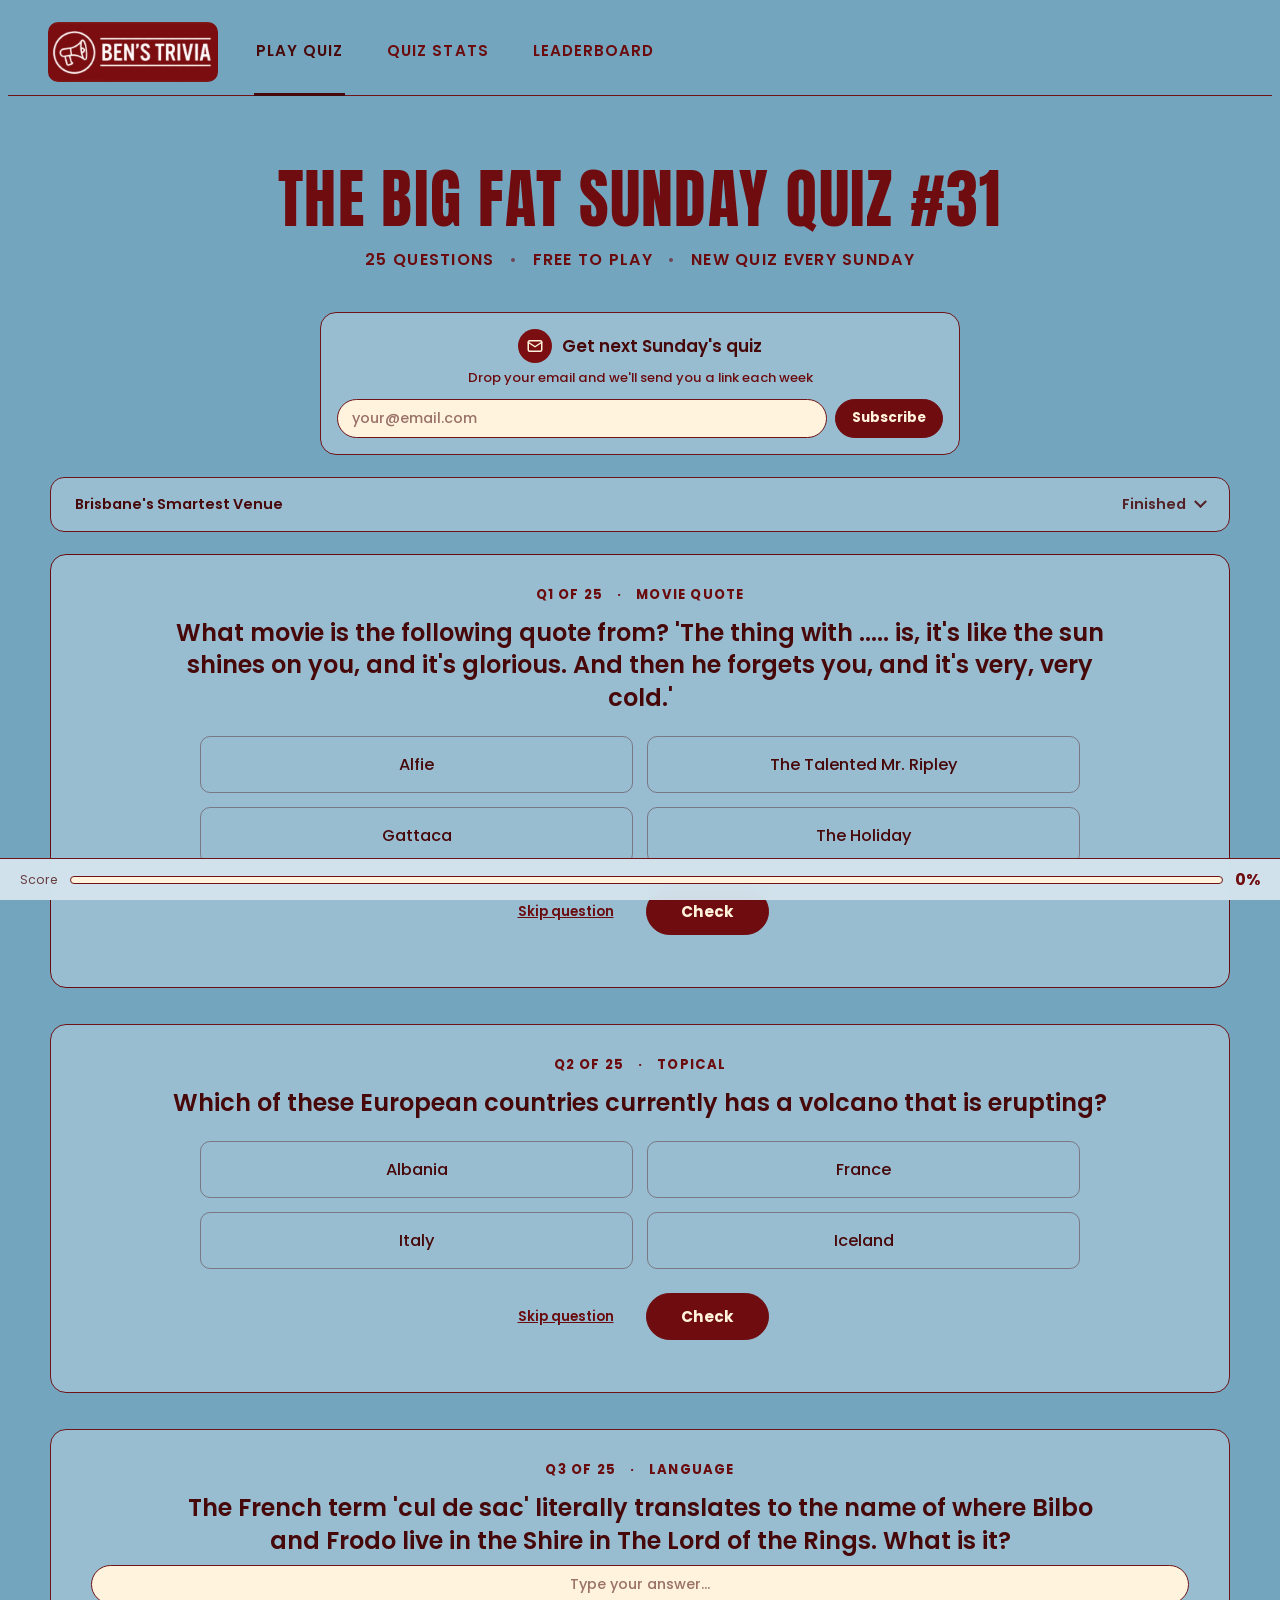
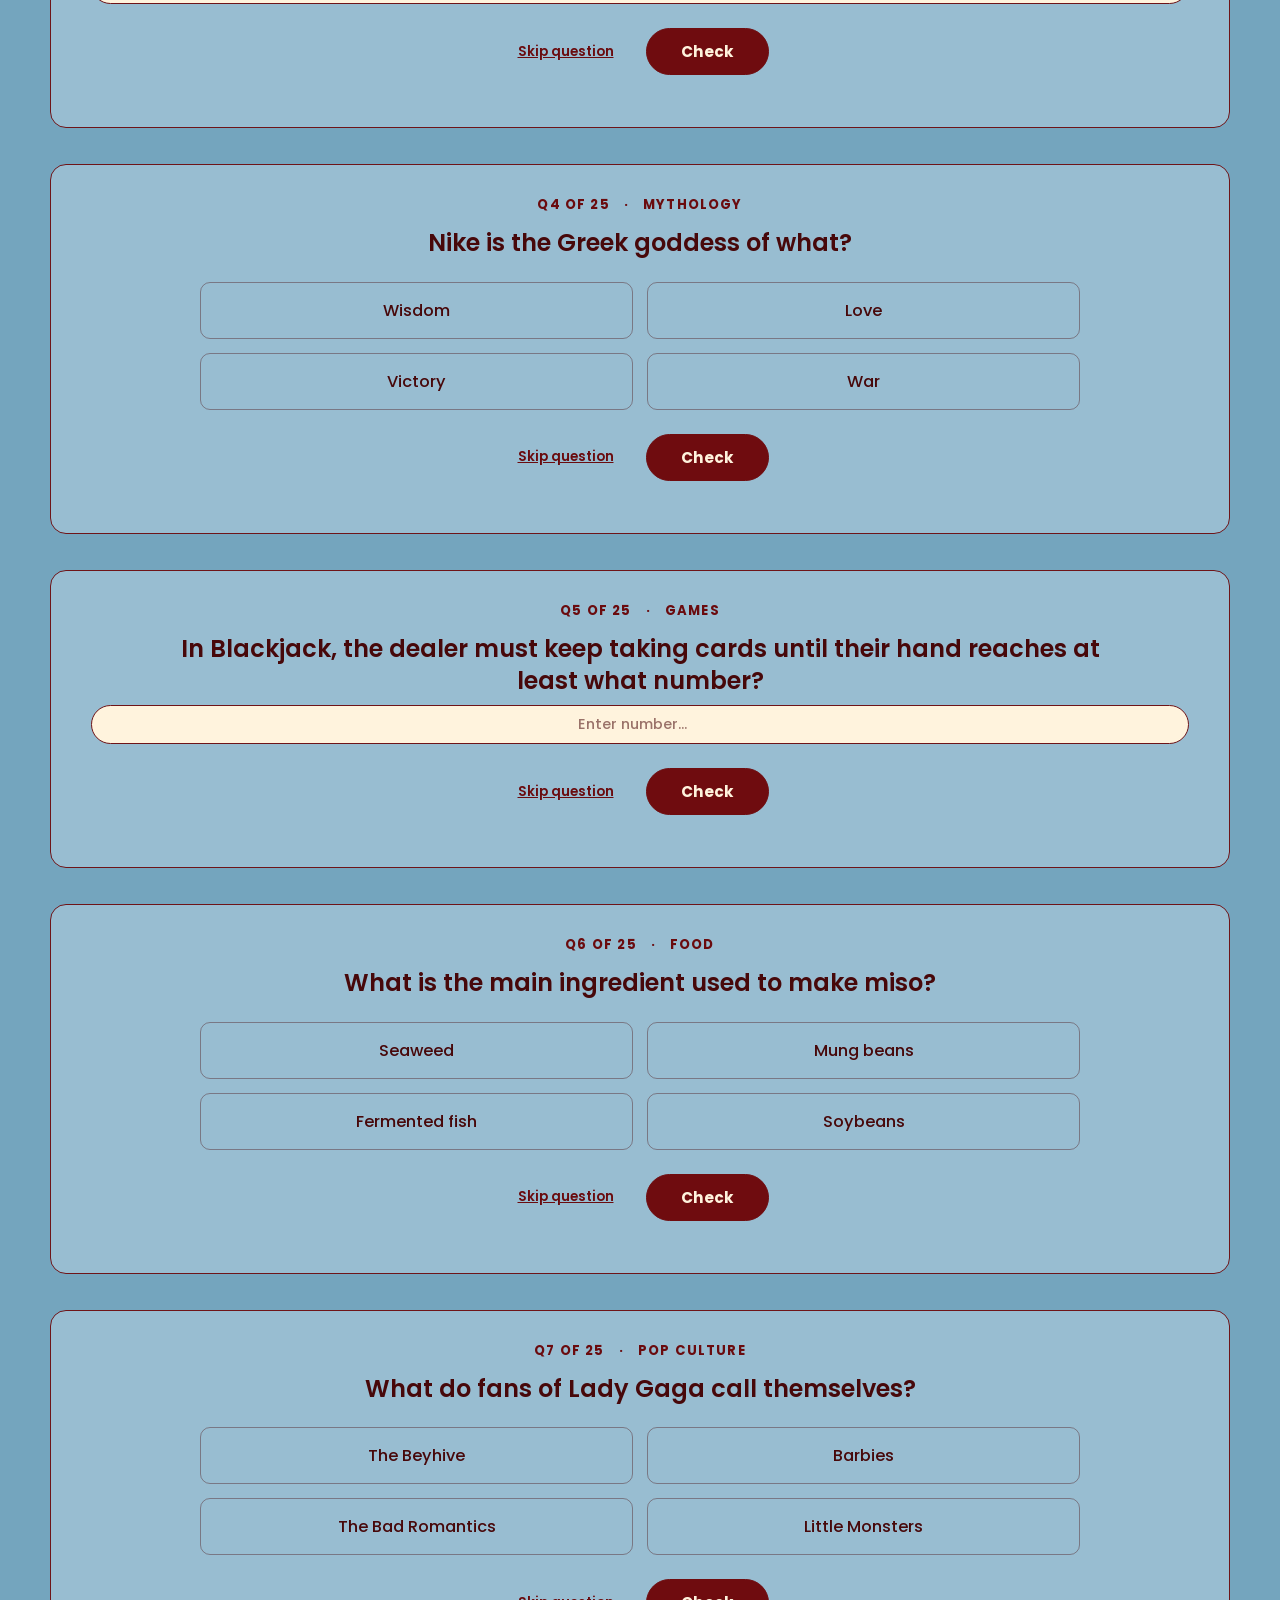
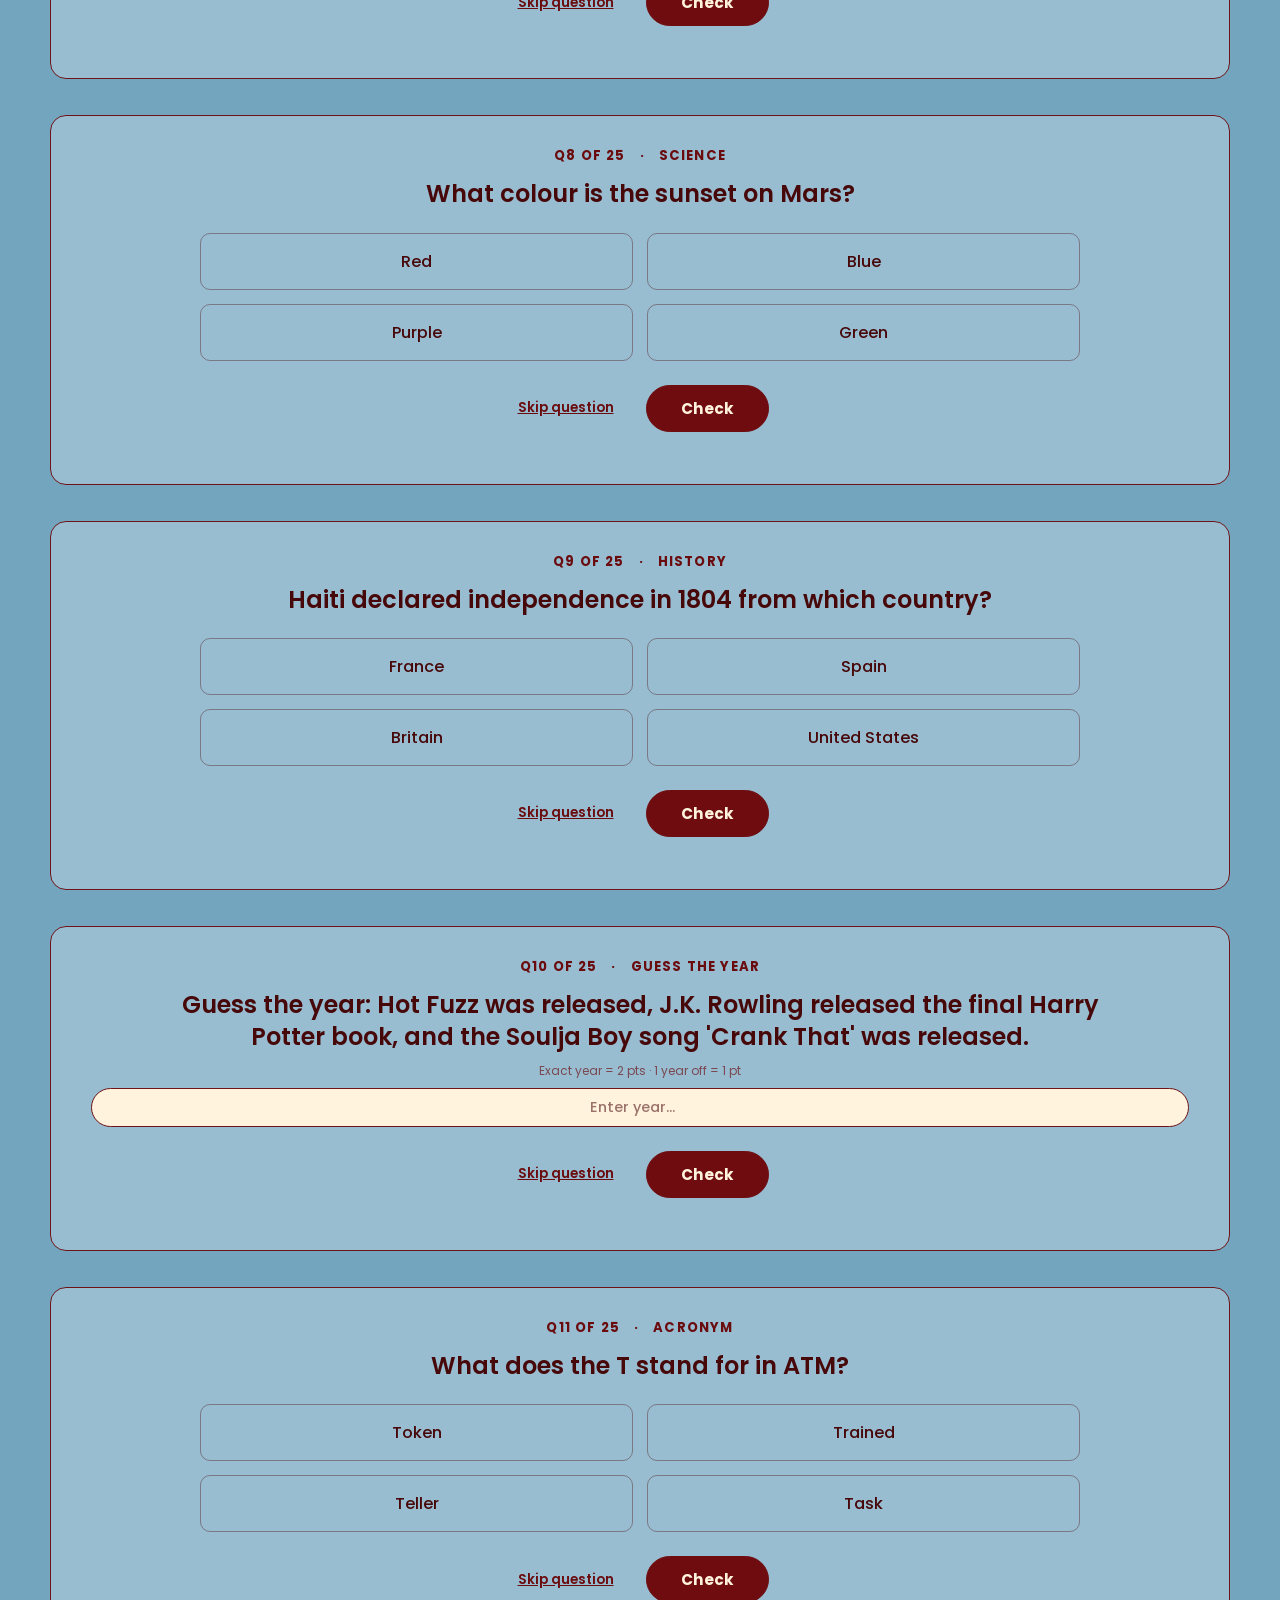
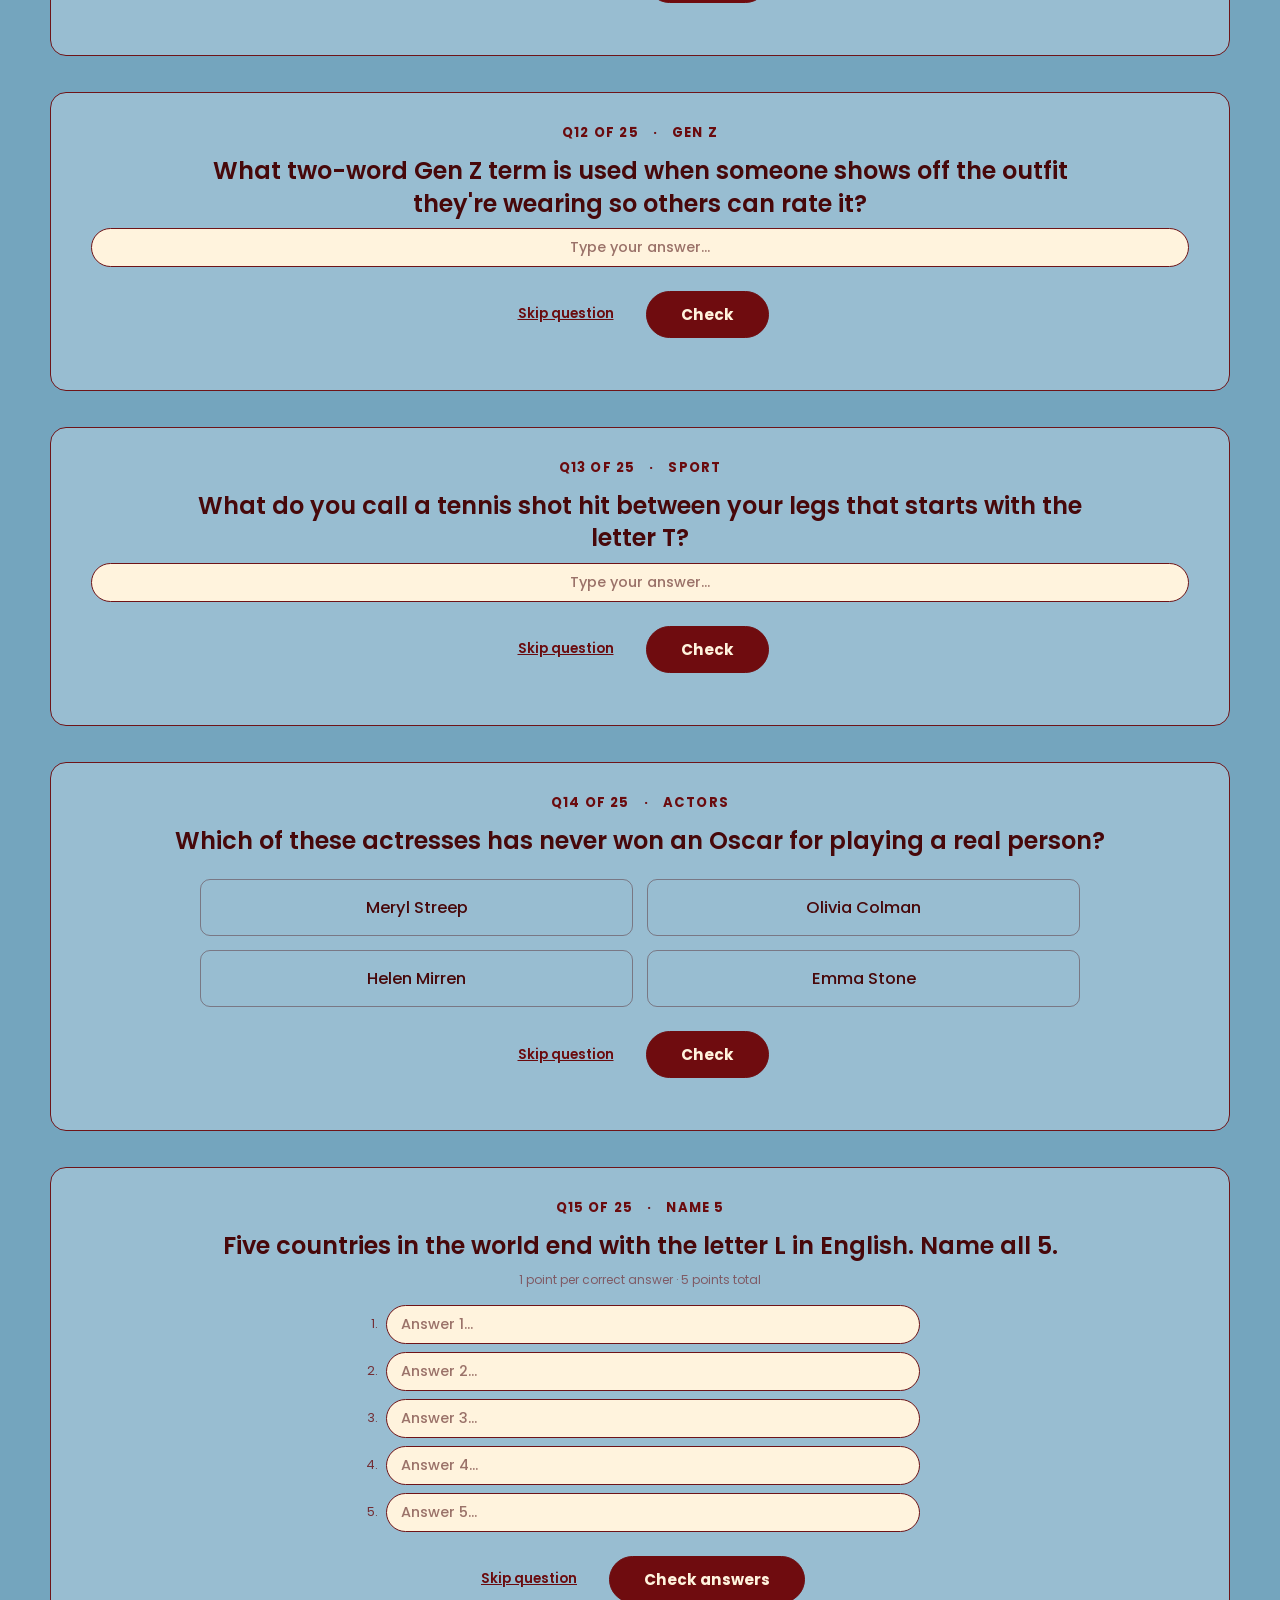
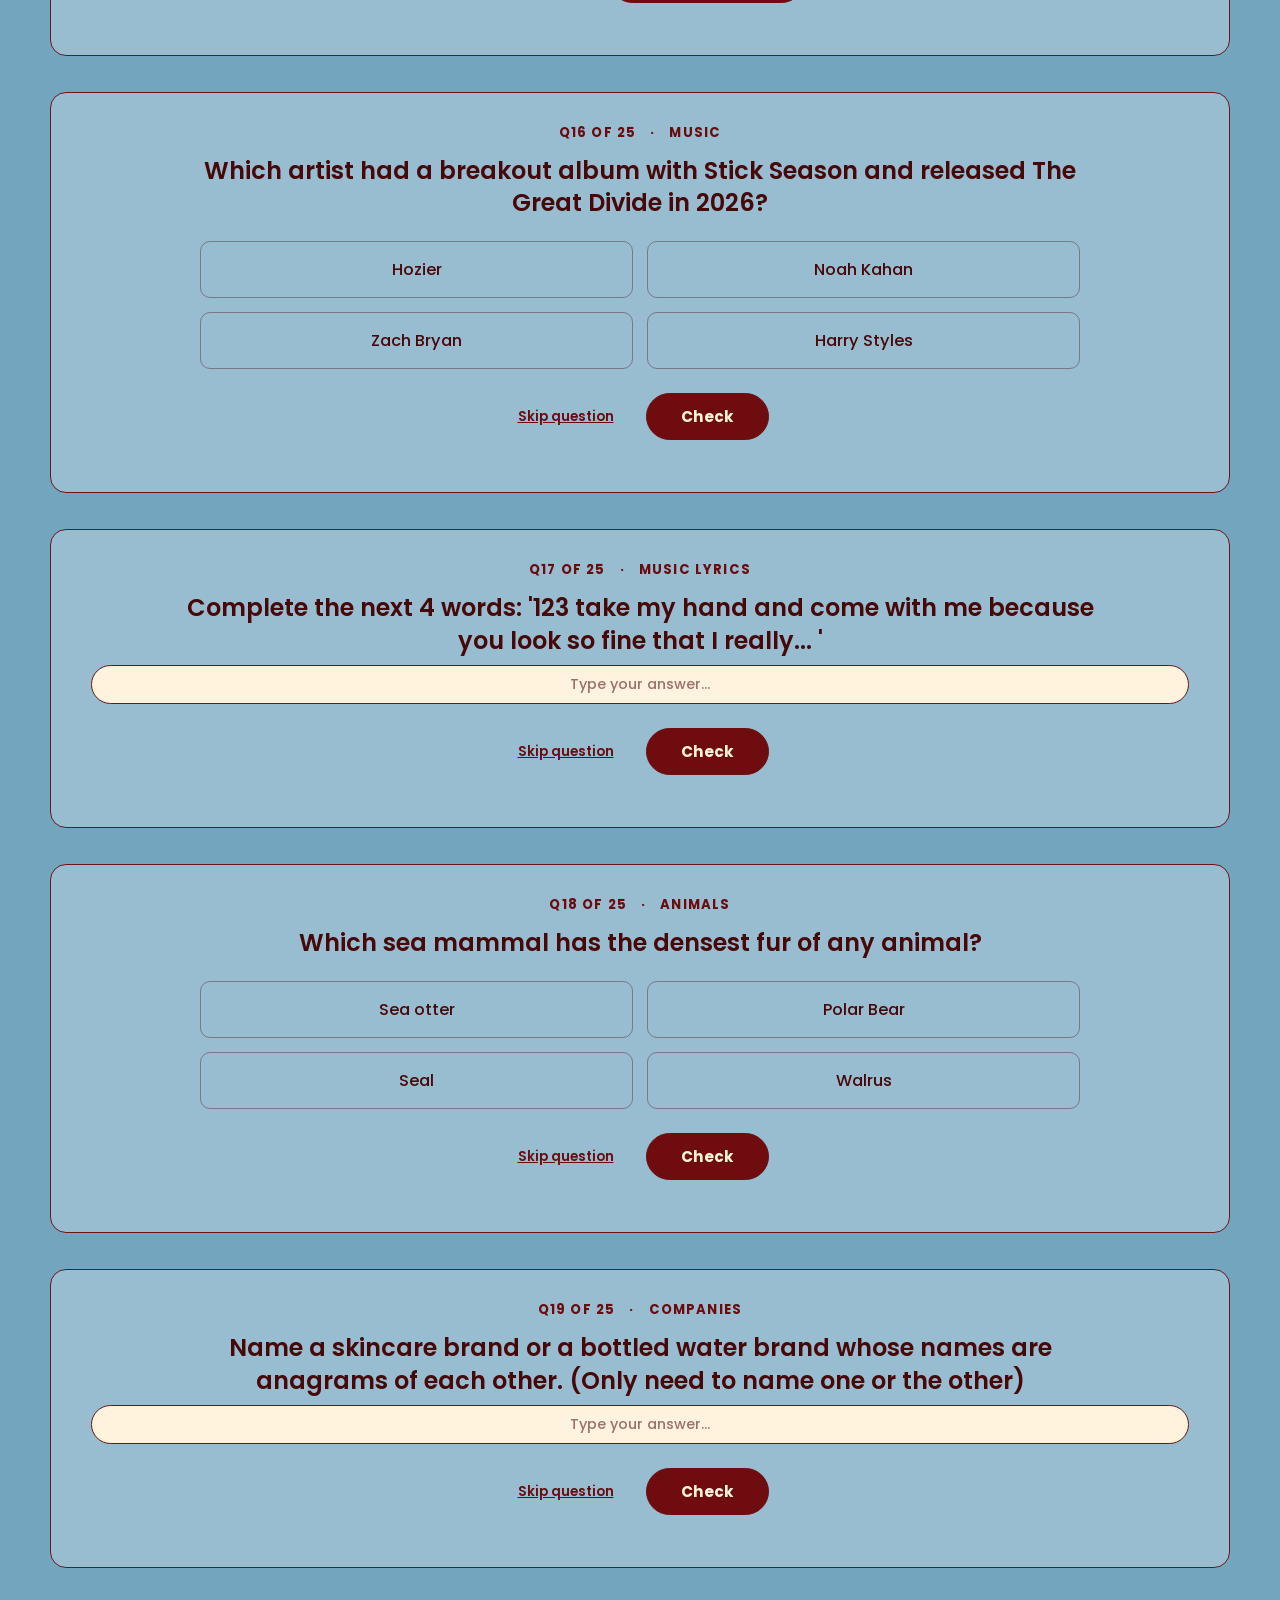
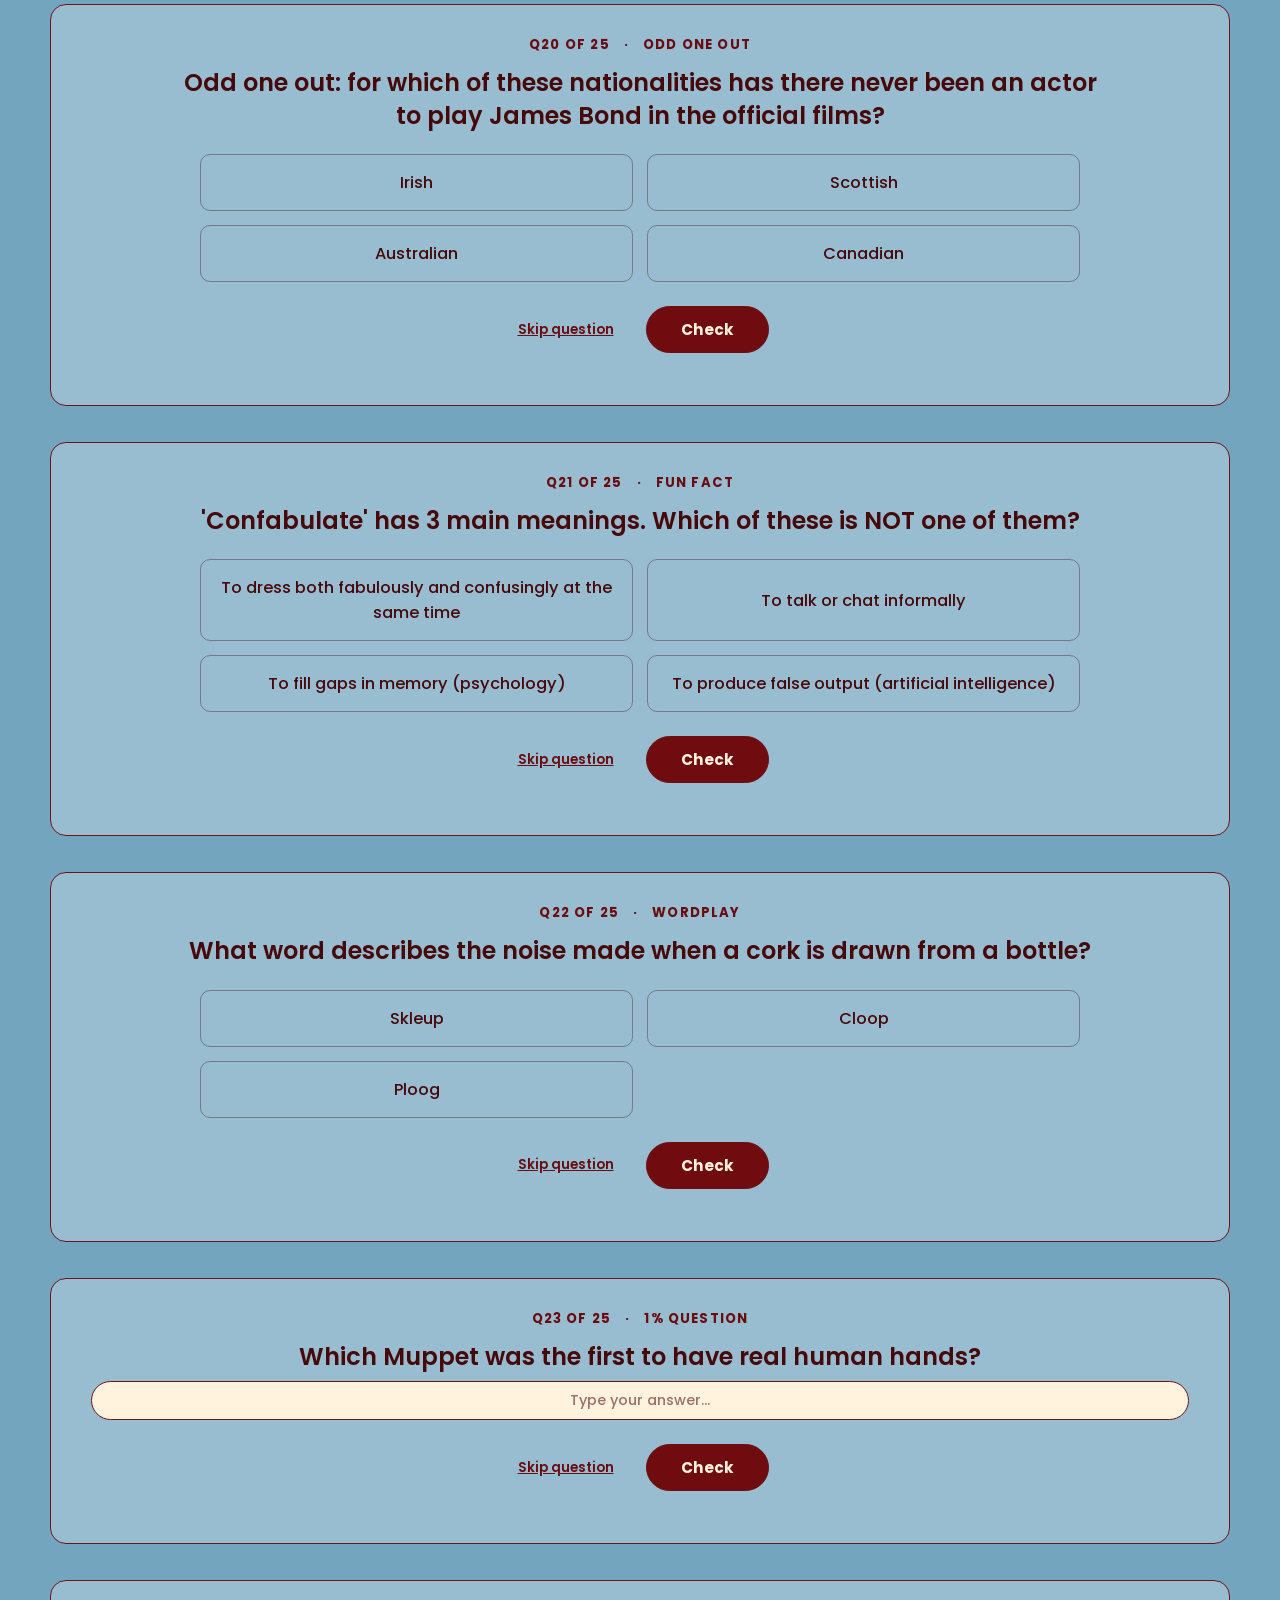
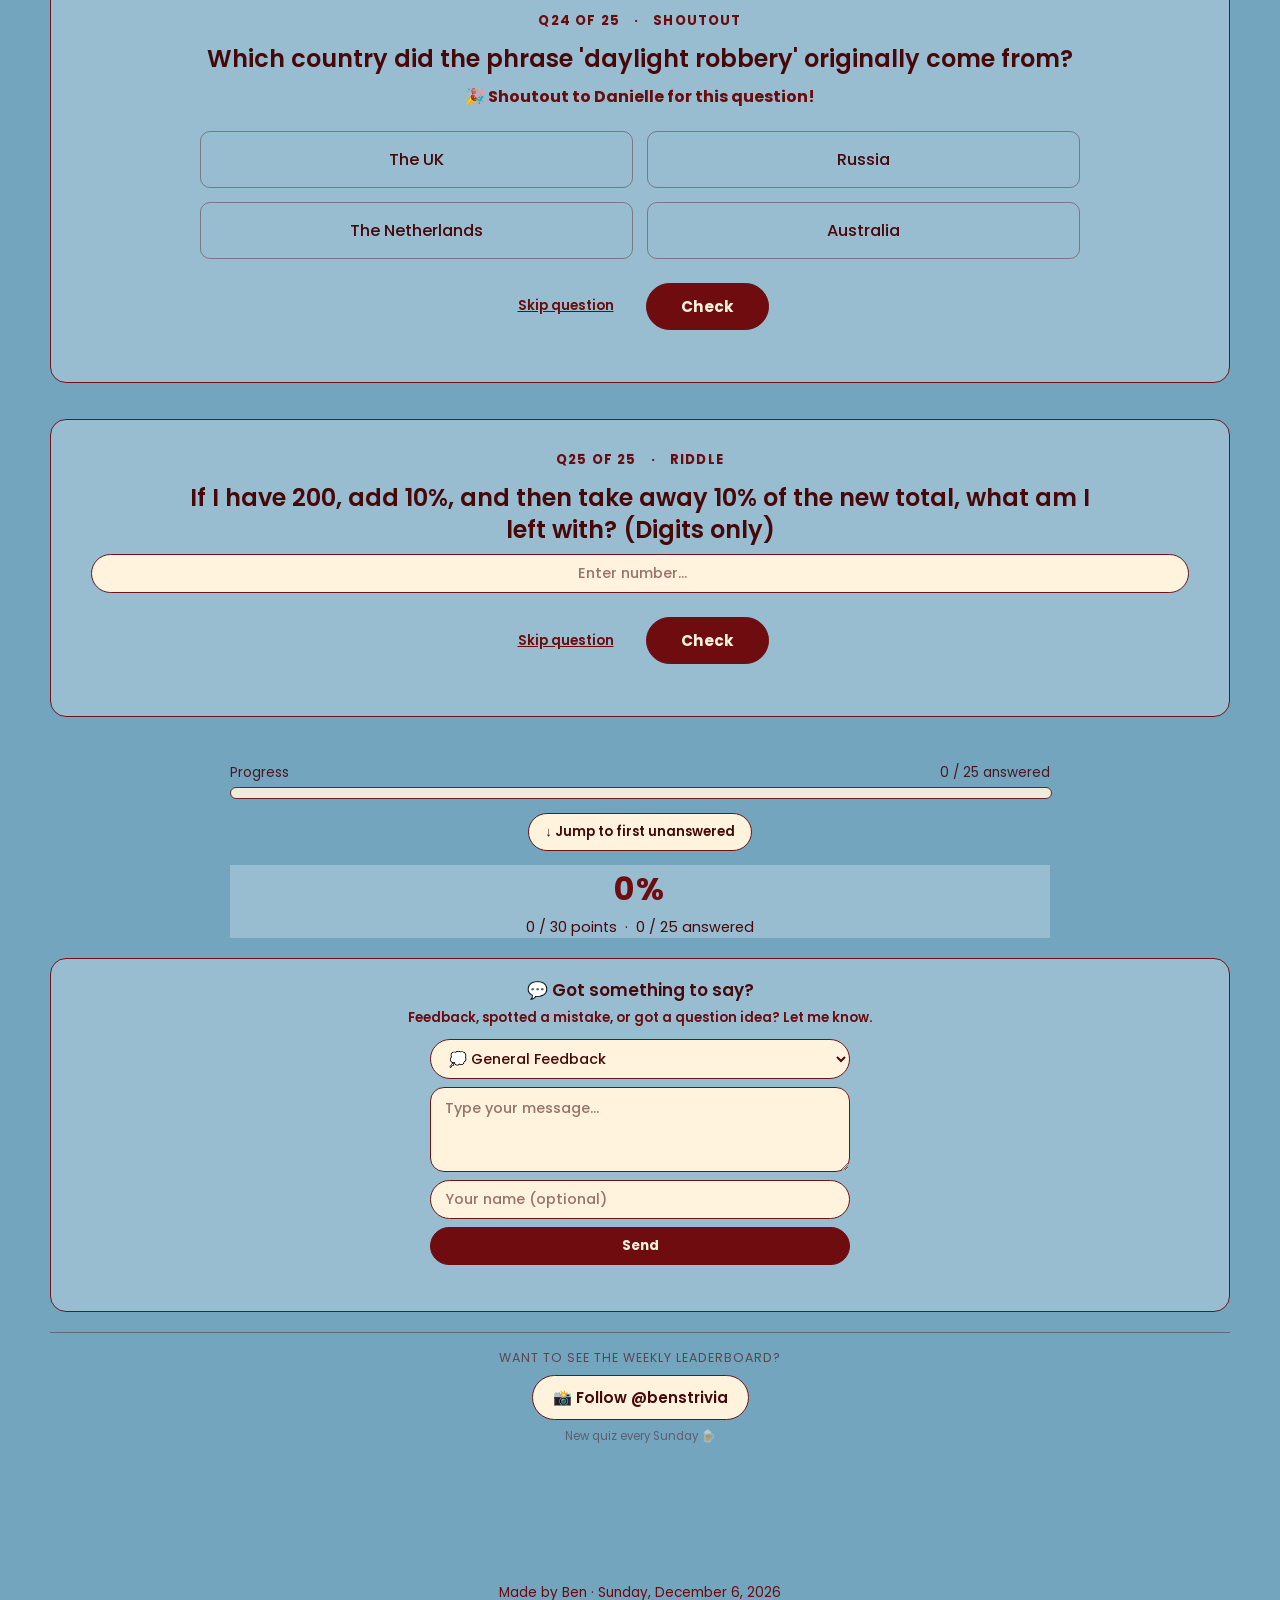
==== index.html @ 1ed9c1e7 "Update stylesheet version and font settings" ====
<!DOCTYPE html>
<html lang="en">
<head>
  <!-- Google tag (gtag.js) -->
  <script async src="https://www.googletagmanager.com/gtag/js?id=G-0WY3H0WSHS"></script>
  <script>
    window.dataLayer = window.dataLayer || [];
    function gtag(){dataLayer.push(arguments);}
    gtag('js', new Date());

    gtag('config', 'G-0WY3H0WSHS');
  </script>
  <meta charset="utf-8" />
  <link rel="preconnect" href="https://fonts.googleapis.com">
  <link rel="preconnect" href="https://fonts.gstatic.com" crossorigin>
  <link rel="icon" href="favicon.ico" sizes="any">
  <link rel="icon" type="image/png" sizes="32x32" href="images/favicon-32.png">
  <link rel="apple-touch-icon" href="images/apple-touch-icon.png">
  <link href="https://fonts.googleapis.com/css2?family=Orbitron:wght@700;900&family=Inter:wght@400;500;600&display=swap" rel="stylesheet">
  <meta name="viewport" content="width=device-width, initial-scale=1" />
  <title>The Big Fat Sunday Quiz | Free Weekly Trivia Quiz Online</title>
  <meta name="description" content="Play The Big Fat Sunday Quiz, a free weekly trivia quiz with 25 new questions every week. Submit your score, climb the leaderboard, and challenge friends." />
  <link rel="canonical" href="https://benstrivia.com/" />
  <meta property="og:title" content="Ben's Trivia" />
  <meta property="og:description" content="Free Weekly Sunday Quiz" />
  <meta property="og:url" content="https://benstrivia.com/" />
  <meta property="og:type" content="website" />
  <meta name="twitter:card" content="summary" />
  <meta name="twitter:title" content="Ben's Trivia" />
  <meta name="twitter:description" content="Free Weekly Sunday Quiz" />
  <script type="application/ld+json">
  {
    "@context": "https://schema.org",
    "@type": "WebSite",
    "name": "Ben's Trivia",
    "alternateName": "The Big Fat Sunday Quiz",
    "url": "https://benstrivia.com/",
    "description": "A free weekly trivia quiz with 25 new questions every Sunday. Play online, submit your score, and climb the leaderboard."
  }
  </script>
  <link rel="stylesheet" href="style.css" />
  <style>
    .page-title, .score-box .percent, .leaderboard-title { font-family: 'Orbitron', sans-serif; }
    @keyframes bgShift {
      0%   { background-position: 0% 50%; }
      50%  { background-position: 100% 50%; }
      100% { background-position: 0% 50%; }
    }
    body { background: linear-gradient(-45deg, #020713, #041831, #071a3a, #020a18); background-size: 400% 400%; animation: bgShift 18s ease infinite; }
    .global-header { position: fixed; top: 0; left: 0; right: 0; z-index: 120; padding: 10px 14px 12px; background: linear-gradient(90deg, #020713ee, #041831ee); backdrop-filter: blur(10px); border-bottom: 1px solid rgba(150, 208, 255, 0.3); }
    .header-row-top { display: flex; align-items: center; justify-content: space-between; }
    .header-left { display: flex; align-items: center; gap: 12px; }
    .header-logo { height: 52px; width: auto; filter: drop-shadow(0 0 8px var(--neon)) drop-shadow(0 0 18px var(--neon-soft)); }
    .header-row-bottom { margin-top: 6px; text-align: center; }
    .page-title { margin: 0; font-size: 1rem; letter-spacing: 0.08em; text-transform: uppercase; color: var(--text); text-shadow: 0 0 8px var(--neon-soft); }
    .page-date { display: block; margin-top: 2px; font-size: 0.82rem; color: var(--neon-soft); opacity: 0.9; }
    .global-header #menu-btn { background: rgba(0,0,0,.25); border: 1.5px solid var(--neon); color: var(--neon); font-size: 1.3rem; padding: 6px 12px; border-radius: 12px; cursor: pointer; box-shadow: 0 0 10px var(--neon-soft); transition: .18s; }
    .global-header #menu-btn:hover { background: var(--neon); color: #001; }
    .menu-dropdown { position: absolute; top: 60px; left: 8px; background: var(--bg2); border: 1px solid var(--neon); border-radius: 12px; padding: 6px; box-shadow: 0 0 18px var(--neon-soft); min-width: 210px; display: none; flex-direction: column; z-index: 200; }
    .menu-dropdown a { display: block; padding: 10px 12px; color: var(--text); text-decoration: none; border-radius: 10px; font-size: 0.95rem; white-space: nowrap; }
    .menu-dropdown a:hover { background: var(--neon); color: #001; }
    body { padding-top: 140px; }
    main { display: grid; place-items: center; padding: 24px 16px 96px; }
    .quiz-shell { width: min(960px, 100%); }
    .page-subtitle { text-align: center; margin: 0 0 8px; font-size: 1rem; color: var(--neon-soft); opacity: 0.9; }
    .quiz-meta { text-align: center; font-size: 0.85rem; margin-bottom: 14px; opacity: 0.9; }
    .quiz-meta strong { color: var(--neon-soft); }
    .quiz-container { display: flex; flex-direction: column; gap: 14px; margin-bottom: 24px; }
    .quiz-loading-placeholder { min-height: 70vh; display: flex; flex-direction: column; align-items: center; justify-content: center; gap: 14px; opacity: 0.65; font-size: 0.9rem; text-align: center; }
    .quiz-loading-spinner { width: 32px; height: 32px; border: 3px solid rgba(150,208,255,0.25); border-top-color: var(--neon); border-radius: 50%; animation: quiz-spin 0.8s linear infinite; }
    @keyframes quiz-spin { to { transform: rotate(360deg); } }
    .question-card { background: radial-gradient(circle at top left, #12335a 0, #020a16 55%); border-radius: 16px; padding: 14px 14px 12px; border: 1px solid rgba(150, 208, 255, 0.35); box-shadow: 0 0 12px rgba(0,0,0,0.6), 0 0 18px rgba(55,161,255,0.22); transition: border-color 0.3s, box-shadow 0.3s; }
    @keyframes pulseNeon {
      0%,100% { box-shadow: 0 0 12px rgba(0,0,0,0.6), 0 0 14px rgba(55,161,255,0.25); }
      50%      { box-shadow: 0 0 12px rgba(0,0,0,0.6), 0 0 28px rgba(55,161,255,0.55); }
    }
    .question-card.current-q { border-color: rgba(150, 208, 255, 0.65); animation: pulseNeon 2.2s ease-in-out infinite; }
    @keyframes correctFlash {
      0%   { border-color: var(--good); box-shadow: 0 0 0 4px rgba(56,239,125,0.35); }
      60%  { border-color: var(--good); box-shadow: 0 0 0 8px rgba(56,239,125,0.15); }
      100% { border-color: rgba(150,208,255,0.15); box-shadow: none; }
    }
    .question-card.answered { border-color: rgba(150, 208, 255, 0.15); opacity: 0.85; }
    .question-card.flash-correct { animation: correctFlash 0.7s ease forwards; }
    .question-header { display: flex; justify-content: space-between; align-items: baseline; margin-bottom: 6px; gap: 12px; }
    .question-text { font-size: 0.97rem; font-weight: 500; margin-bottom: 10px; line-height: 1.45; }
    .question-tag { font-size: 0.7rem; text-transform: uppercase; letter-spacing: 0.06em; opacity: 0.6; white-space: nowrap; }
    .options { margin-top: 8px; display: grid; grid-template-columns: 1fr 1fr; gap: 8px; }
    @media (max-width: 600px) { .options { grid-template-columns: 1fr; } }
    .option-btn { border-radius: 999px; border: 1px solid rgba(150, 208, 255, 0.3); padding: 10px 14px; font-size: 0.9rem; cursor: pointer; background: rgba(3, 15, 34, 0.8); color: #e9f4ff; transition: 0.1s ease-out; text-align: left; width: 100%; -webkit-tap-highlight-color: transparent; outline: none; }
    .option-btn:hover:not(:disabled) { transform: translateY(-1px); box-shadow: 0 0 12px rgba(55,161,255,0.45); border-color: var(--neon-soft); }
    .option-btn:disabled { cursor: default; }
    .option-btn.selected { border-color: var(--neon); background: rgba(55,161,255,0.12); box-shadow: 0 0 14px rgba(55,161,255,0.5); color: #e9f4ff; }
    .option-btn.correct { border-color: var(--good); box-shadow: 0 0 14px rgba(56,239,125,0.6); background: rgba(56,239,125,0.08); color: #e9f4ff; }
    .option-btn.wrong { border-color: var(--bad); box-shadow: 0 0 14px rgba(255,66,102,0.6); background: rgba(255,66,102,0.08); color: #e9f4ff; }
    .input-row { display: flex; gap: 8px; align-items: center; margin-top: 8px; flex-wrap: wrap; }
    .question-input { flex: 1; min-width: 160px; padding: 8px 14px; border-radius: 999px; border: 1px solid rgba(150,208,255,0.6); background: rgba(0,8,18,0.85); color: #e9f4ff; font-size: 0.9rem; }
    .question-input:disabled { opacity: 0.6; cursor: default; }
    .btn-check { padding: 8px 18px; border-radius: 999px; border: 1px solid rgba(150,208,255,0.7); background: rgba(3,15,34,0.95); color: #e9f4ff; font-size: 0.85rem; cursor: pointer; white-space: nowrap; }
    .btn-check:disabled { opacity: 0.5; cursor: default; }
    .btn-check:hover:not(:disabled) { background: var(--neon-soft); color: #001; }
    .check-row { display: flex; justify-content: space-between; align-items: center; margin-top: 12px; }
    .feedback { margin-top: 8px; font-size: 0.85rem; min-height: 18px; font-weight: 500; }
    .feedback.correct { color: var(--good); }
    .feedback.incorrect { color: var(--bad); }
    .feedback.partial { color: #f5c542; }
    .year-hint { font-size: 0.75rem; opacity: 0.65; margin-top: 3px; }
    .question-funfact { font-size: 0.82rem; opacity: 0.75; margin-top: 6px; font-style: italic; color: var(--neon-soft); }
    .multi-text-grid { display: flex; flex-direction: column; gap: 8px; margin-top: 10px; }
    .multi-text-row { display: flex; align-items: center; gap: 8px; }
    .multi-text-num { font-size: 0.78rem; opacity: 0.5; width: 18px; text-align: right; flex-shrink: 0; }
    .multi-text-input { flex: 1; padding: 8px 14px; border-radius: 999px; border: 1px solid rgba(150,208,255,0.6); background: rgba(0,8,18,0.85); color: #e9f4ff; font-size: 0.9rem; }
    .multi-text-input:disabled { opacity: 0.6; cursor: default; }
    .multi-text-input.mt-correct { border-color: var(--good); box-shadow: 0 0 10px rgba(56,239,125,0.5); }
    .multi-text-input.mt-wrong { border-color: var(--bad); box-shadow: 0 0 10px rgba(255,66,102,0.4); }
    .multi-text-input.mt-empty { border-color: rgba(255,180,50,0.5); }
    .multi-text-hint { font-size: 0.75rem; opacity: 0.55; margin-top: 4px; }
    .multi-text-answers { margin-top: 8px; font-size: 0.82rem; opacity: 0.75; }
    .progress-wrap { max-width: 480px; margin: 0 auto 14px; text-align: left; font-size: 0.85rem; opacity: 0.9; }
    .progress-label { margin-bottom: 4px; display: flex; justify-content: space-between; gap: 8px; }
    .progress-bar-outer { width: 100%; height: 10px; border-radius: 999px; background: rgba(4,20,40,0.9); border: 1px solid rgba(150,208,255,0.5); overflow: hidden; }
    .progress-bar-inner { height: 100%; width: 0%; border-radius: 999px; background: linear-gradient(90deg, var(--neon-soft), var(--good)); transition: width 0.3s ease-out, box-shadow 0.3s ease; }
    .sticky-score { position: fixed; bottom: 0; left: 0; right: 0; z-index: 110; background: linear-gradient(90deg, #020713f0, #041831f0); backdrop-filter: blur(10px); border-top: 1px solid rgba(150,208,255,0.25); padding: 8px 20px; display: flex; align-items: center; justify-content: space-between; gap: 12px; }
    .sticky-score .ss-label { font-size: 0.78rem; opacity: 0.65; }
    .sticky-score .ss-score { font-family: 'Orbitron', sans-serif; font-size: 1rem; color: var(--neon-soft); text-shadow: 0 0 8px var(--neon-soft); }
    .sticky-score .ss-bar-outer { flex: 1; height: 6px; border-radius: 999px; background: rgba(4,20,40,0.9); border: 1px solid rgba(150,208,255,0.3); overflow: hidden; }
    .sticky-score .ss-bar-inner { height: 100%; width: 0%; border-radius: 999px; background: linear-gradient(90deg, var(--neon-soft), var(--good)); transition: width 0.3s ease-out; }
    .btn-secondary { padding: 8px 16px; border-radius: 999px; border: 1px solid rgba(150,208,255,0.6); background: rgba(3,15,34,0.9); color: #e9f4ff; font-size: 0.82rem; cursor: pointer; margin-top: 10px; }
    .btn-secondary:active { transform: translateY(1px); }
    .score-box { margin-top: 14px; text-align: center; font-size: 0.9rem; }
    .score-box .percent { font-size: 2rem; font-weight: 700; margin-bottom: 4px; color: var(--neon-soft); text-shadow: 0 0 12px var(--neon-soft); letter-spacing: 0.05em; }
    .global-footer { text-align: center; padding: 12px 8px 20px; font-size: 0.85rem; color: var(--neon-soft); opacity: 0.9; }
    #confetti-canvas { position: fixed; top: 0; left: 0; width: 100%; height: 100%; pointer-events: none; z-index: 999; }
    .leaderboard-section { margin-top: 28px; border-top: 1px solid rgba(150,208,255,0.2); padding-top: 20px; }
    .leaderboard-title { text-align: center; font-size: 1rem; font-weight: 700; color: var(--neon-soft); margin-bottom: 14px; letter-spacing: 0.08em; text-shadow: 0 0 8px var(--neon-soft); }
    .submit-row { display: flex; gap: 8px; align-items: center; margin-bottom: 16px; flex-wrap: wrap; }
    .name-input { flex: 1; min-width: 140px; padding: 8px 14px; border-radius: 999px; border: 1px solid rgba(150,208,255,0.6); background: rgba(0,8,18,0.85); color: #e9f4ff; font-size: 0.9rem; }
    .btn-submit-score { padding: 8px 18px; border-radius: 999px; border: 1px solid var(--good); background: rgba(56,239,125,0.1); color: var(--good); font-size: 0.85rem; cursor: pointer; white-space: nowrap; font-weight: 600; }
    .btn-submit-score:hover { background: var(--good); color: #001; }
    .btn-submit-score:disabled { opacity: 0.4; cursor: default; }
    .leaderboard-table { width: 100%; border-collapse: collapse; font-size: 0.85rem; }
    .leaderboard-table th { text-align: left; padding: 6px 8px; color: var(--neon-soft); opacity: 0.7; font-weight: 500; border-bottom: 1px solid rgba(150,208,255,0.15); font-size: 0.75rem; text-transform: uppercase; letter-spacing: 0.05em; }
    .leaderboard-table td { padding: 8px 8px; border-bottom: 1px solid rgba(150,208,255,0.07); }
    .leaderboard-table tr:first-child td { color: #ffd700; }
    .leaderboard-table tr:nth-child(2) td { color: #c0d8e8; }
    .leaderboard-table tr:nth-child(3) td { color: #e8b87a; }
    .lb-fin { text-align: center; font-weight: 600; font-size: 0.78rem; line-height: 1.15; width: 4.2rem; padding-left: 2px !important; padding-right: 2px !important; }
    .leaderboard-table th.lb-fin { font-weight: 500; }
    .lb-tag { font-weight: 700; }
    .lb-tag.lb-ft, .lb-tag.lb-pbn { display: inline-block; padding: 1px 5px; border-radius: 999px; font-size: 0.62rem; letter-spacing: 0.02em; border: 1px solid; white-space: nowrap; }
    .lb-tag.lb-ft { color: #4ade80; background: rgba(74,222,128,0.14); border-color: rgba(74,222,128,0.55); }
    .lb-tag.lb-pbn { color: #f87171; background: rgba(248,113,113,0.14); border-color: rgba(248,113,113,0.55); }
    .lb-legend { font-size: 0.68rem; opacity: 0.6; line-height: 1.5; margin-top: 8px; text-align: center; }
    /* Weekly movement indicators (Brisbane's Smartest Venue) */
    #bsv-body .mv-cell { white-space: nowrap; width: 1%; }
    #bsv-body .mv { display: inline-block; font-size: 0.75rem; font-weight: 700; letter-spacing: 0.02em; }
    #bsv-body .mv.up { color: #4ade80; }
    #bsv-body .mv.down { color: #f87171; }
    #bsv-body .mv.same { color: #9fb4c8; opacity: 0.8; }
    #bsv-body .mv.new { color: #9fd4ff; border: 1px solid rgba(150,208,255,0.5); border-radius: 999px; padding: 0 5px; font-size: 0.55rem; width: fit-content; }
    .mv-caption { text-align: center; font-size: 0.68rem; font-weight: 600; letter-spacing: 0.08em; text-transform: uppercase; color: var(--neon-soft); opacity: 0.6; margin: 0 0 6px; }
    .rank-medal { font-size: 1rem; }
    .lb-status { text-align: center; font-size: 0.82rem; opacity: 0.7; margin-top: 8px; }
    .lb-tabs { display: flex; gap: 8px; margin-bottom: 14px; justify-content: center; }
    .lb-tab { padding: 5px 14px; border-radius: 999px; border: 1px solid rgba(150,208,255,0.3); background: transparent; color: var(--neon-soft); font-size: 0.8rem; cursor: pointer; }
    .lb-tab.active { background: var(--neon); color: #001; border-color: var(--neon); }
    .btn-restart { padding: 8px 20px; border-radius: 999px; border: 1px solid rgba(150,208,255,0.4); background: transparent; color: rgba(150,208,255,0.7); font-size: 0.82rem; cursor: pointer; margin-top: 4px; transition: 0.15s; }
    .btn-restart:hover { border-color: var(--neon-soft); color: var(--neon-soft); background: rgba(150,208,255,0.05); }
    @media (max-width: 480px) { .header-logo { height: 44px; } .page-title { font-size: 0.82rem; } }
    #dev-panel { display: none; position: fixed; top: 0; left: 0; right: 0; z-index: 999; background: #1a1000; border-bottom: 2px solid #f5c542; padding: 6px 14px; font-family: monospace; font-size: 12px; color: #f5c542; align-items: center; gap: 10px; flex-wrap: wrap; }
    #dev-panel label { display: flex; align-items: center; gap: 6px; }
    #dev-panel input[type="date"] { background: #0a0800; color: #f5c542; border: 1px solid #f5c542; border-radius: 4px; padding: 2px 6px; font-family: monospace; font-size: 12px; }
    #dev-panel button { border-radius: 4px; padding: 3px 10px; font-size: 12px; font-family: monospace; cursor: pointer; border: 1px solid #f5c542; }
    #dev-apply { background: #f5c542; color: #000; }
    #dev-clear { background: transparent; color: #f5c542; }
    #dev-label { opacity: 0.75; margin-left: 4px; }
    #dev-badge { background: #f5c542; color: #000; font-size: 10px; padding: 1px 6px; border-radius: 3px; font-weight: bold; letter-spacing: 0.05em; }
    /* ---- TRIVIA HIGHLIGHT ---- */
    .highlight-panel {
      margin-top: 20px;
      background: radial-gradient(circle at top left, #12335a 0, #020a16 70%);
      border: 1px solid rgba(150,208,255,0.3);
      border-radius: 18px;
      padding: 20px 18px;
      text-align: center;
    }
    .highlight-label {
      font-size: 0.72rem; text-transform: uppercase; letter-spacing: 0.1em;
      opacity: 0.6; margin-bottom: 10px;
    }
    .highlight-headline {
      font-family: 'Orbitron', sans-serif;
      font-size: 1.4rem; font-weight: 700;
      color: var(--neon-soft); text-shadow: 0 0 14px var(--neon-soft);
      margin-bottom: 6px; line-height: 1.2;
    }
    .highlight-sub {
      font-size: 0.85rem; opacity: 0.75; margin-bottom: 14px; line-height: 1.4;
    }
    .highlight-panel.hl-gold { border-color: rgba(255,215,0,0.5); }
    .highlight-panel.hl-gold .highlight-headline { color: #ffd700; text-shadow: 0 0 14px rgba(255,215,0,0.6); }
    .highlight-panel.hl-country { border-color: rgba(56,239,125,0.4); }
    .highlight-panel.hl-country .highlight-headline { color: var(--good); text-shadow: 0 0 14px rgba(56,239,125,0.5); }
    .highlight-share-btn {
      padding: 9px 20px; border-radius: 999px;
      border: 1px solid rgba(150,208,255,0.5);
      background: rgba(3,15,34,0.9); color: #e9f4ff;
      font-size: 0.85rem; cursor: pointer; margin: 4px;
    }
    .highlight-share-btn:hover { background: var(--neon-soft); color: #001; }
    .share-panel { margin-top: 12px; flex-direction: column; align-items: center; gap: 8px; }
    .share-buttons { display: flex; flex-wrap: wrap; gap: 8px; justify-content: center; }
    .share-preview-box {
      margin: 14px auto 4px; max-width: 360px;
      background: rgba(0,8,18,0.75);
      border: 1px solid rgba(150,208,255,0.25);
      border-radius: 14px;
      padding: 14px 16px;
      text-align: left;
      font-size: 0.85rem;
      line-height: 1.6;
      white-space: pre-line;
      color: #e9f4ff;
    }
    .share-preview-label {
      font-size: 0.68rem; text-transform: uppercase; letter-spacing: 0.08em;
      opacity: 0.5; margin-bottom: 10px; text-align: center;
    }

    /* ----- Hero + compact venue banner ----- */
    .bsv-pill { display:inline-block; font-size:0.78rem; padding:5px 12px; border-radius:999px; border:1px solid rgba(150,208,255,0.35); background:rgba(3,15,34,0.8); }
    .bsv-pill b { color:var(--neon-soft); }
    .hero-note { margin-top:14px; }
    .hero-note .quiz-description { margin:0 auto; }
    #bsv-banner > summary.bsv-sum { list-style:none; cursor:pointer; display:flex; align-items:center; justify-content:space-between; gap:10px; padding:12px 18px; font-size:0.9rem; }
    #bsv-banner > summary.bsv-sum::-webkit-details-marker { display:none; }
    .bsv-sum-name { font-weight:600; color:var(--neon-soft); }
    .bsv-sum-week { font-size:0.78rem; opacity:0.85; white-space:nowrap; }
    .bsv-sum-week::after { content:" \25BE"; opacity:0.7; }
    #bsv-banner[open] .bsv-sum-week::after { content:" \25B4"; }
    #bsv-banner > summary.bsv-sum:focus-visible { outline:2px solid var(--neon-soft); outline-offset:-3px; border-radius:18px; }
    .bsv-banner-body { padding:4px 18px 20px; }
    #mailing-list-signup[data-subscribed="1"] { display:none !important; }
    .hero-flat { width:min(640px,100%); margin:0 auto 14px; text-align:center; }
    .hero-num { font-family:'Orbitron',sans-serif; font-size:clamp(0.82rem, 4.3vw, 1.15rem); font-weight:700; letter-spacing:0.04em; color:var(--neon-soft); margin:2px 0 8px; text-wrap:balance; }
    .hero-facts { display:flex; flex-wrap:nowrap; justify-content:center; white-space:nowrap; font-size:clamp(0.7rem, 3.5vw, 0.88rem); margin:0 0 10px; }
    .hero-facts span + span::before { content:"\2022"; margin:0 0.55em; opacity:0.6; }
    .hero-facts b { color:var(--neon-soft); }
    #bsv-venues > summary { list-style:none; cursor:pointer; display:inline-block; }
    #bsv-venues > summary::-webkit-details-marker { display:none; }
    #bsv-venues > summary::after { content:" \25BE"; opacity:0.7; }
    #bsv-venues[open] > summary::after { content:" \25B4"; }
  </style>

  <link rel="stylesheet" href="theme.css?v=48" />
</head>
<body>
  <div id="dev-panel">
    <span id="dev-badge">DEV</span>
    <label>Simulate date:
      <input type="date" id="dev-date-input" />
    </label>
    <button id="dev-apply">Apply</button>
    <button id="dev-clear">Clear</button>
    <span id="dev-label"></span>
    <button id="dev-exit" type="button">Exit dev mode</button>
  </div>
  <canvas id="confetti-canvas"></canvas>
  <div class="sticky-score" id="sticky-score">
    <span class="ss-label">Score</span>
    <div class="ss-bar-outer"><div class="ss-bar-inner" id="ss-bar"></div></div>
    <span class="ss-score" id="ss-score">0%</span>
  </div>
  <header class="global-header">
    <div class="header-row-top">
      <button id="menu-btn" aria-label="Open menu">☰</button>
      <picture>
        <source srcset="images/logo.webp" type="image/webp">
        <img src="images/logo.png" class="header-logo" alt="Ben's Trivia Logo" width="147" height="52" fetchpriority="high">
      </picture>
      <div style="width:52px;"></div>
    </div>
    <div class="header-row-bottom">
      <h1 class="page-title">The Big Fat Sunday Quiz</h1>
      <span class="page-date" id="page-date"></span>
    </div>
    <nav class="menu-dropdown" id="menu-dropdown">
      <a href="/" class="active">Play Quiz</a>
      <a href="stats.html">Quiz Stats</a>
      <a href="stats.html#leaderboard">Leaderboard</a>
      <a href="venues.html" id="venue-stats-link" style="display:none;">Venues</a>
      <a href="countries.html" id="country-stats-link" style="display:none;">Countries</a>
      <a href="instagram.html" id="instagram-link" style="display:none;">Instagram</a>
      <a href="?nodev" id="exit-dev-link" class="exit-dev" style="display:none;">Exit dev</a>
    </nav>
  </header>
  <main>
  <section id="hero" class="hero-flat" aria-label="This week's quiz">
  <div id="bsv-badge" style="display:none;width:fit-content;max-width:100%;margin-left:auto;margin-right:auto;align-items:center;justify-content:center;gap:10px;margin-bottom:12px;padding:8px 14px;border:1px solid var(--neon);border-radius:999px;background:rgba(3,15,34,0.9);box-shadow:0 0 10px var(--neon-soft);font-size:0.88rem;box-sizing:border-box;">
    <span id="bsv-badge-logo" style="display:flex;"></span>
    <span>Playing for <strong id="bsv-badge-name" style="color:var(--neon-soft);"></strong></span>
  </div>
    <div id="quiz-meta" class="quiz-meta" style="display:none;">
      <strong id="quiz-title">Big Fat Sunday Quiz</strong><br>
      <span id="quiz-week-info">Loading…</span>
    </div>
    <div class="hero-num" id="hero-num">Quiz</div>
    <div class="hero-facts">
      <span><b id="hero-qcount">25</b> questions</span><span>Free to play</span><span>New quiz every Sunday</span>
    </div>
    <div id="bsv-proof" style="display:none;text-align:center;margin:0 0 4px;"><span class="bsv-pill"><span class="pill-ic" aria-hidden="true"><svg width="16" height="16" viewBox="0 0 24 24" fill="none" stroke="#FFF3DD" stroke-width="2" stroke-linecap="round" stroke-linejoin="round"><circle cx="9" cy="8" r="3.2"/><path d="M3 20c0-3.3 2.7-6 6-6s6 2.7 6 6"/><circle cx="17" cy="9" r="2.4"/><path d="M17 14.2c2.4 0 4 1.8 4 4.3"/></svg></span><span><b id="bsv-proof-n">0</b> players this week</span></span></div>
    <div id="hero-note" class="hero-note" style="display:none;">
      <div id="quiz-description" class="quiz-description" style="display:none;"></div>
    </div>
  </section>
  <div id="mailing-list-signup" class="quiz-shell" style="width:min(640px,100%); box-sizing:border-box; margin:0 auto 14px; padding:16px 16px; border:1px solid rgba(150,208,255,0.25); border-radius:16px; background:radial-gradient(circle at top left,#12335a 0,#020a16 70%); text-align:center;">
        <div style="font-size:0.78rem;opacity:0.6;text-transform:uppercase;letter-spacing:0.08em;margin-bottom:6px;"><span class="sig-ic" aria-hidden="true"><svg width="18" height="18" viewBox="0 0 24 24" fill="none" stroke="#FFF3DD" stroke-width="2" stroke-linecap="round" stroke-linejoin="round"><rect x="3" y="5" width="18" height="14" rx="2"/><path d="M3 7l9 6 9-6"/></svg></span>Get next Sunday's quiz</div>
        <div style="font-size:0.88rem;margin-bottom:12px;opacity:0.85;">Drop your email and we'll send you a link each week</div>
        <div style="display:flex;gap:8px;justify-content:center;flex-wrap:wrap;">
          <input id="signup-email" type="email" placeholder="your@email.com" maxlength="100" aria-label="Your email address"
            style="flex:1;min-width:180px;max-width:280px;padding:8px 14px;border-radius:999px;border:1px solid rgba(150,208,255,0.6);background:rgba(0,8,18,0.85);color:#e9f4ff;font-size:0.9rem;" />
          <button id="signup-btn"
            style="padding:8px 18px;border-radius:999px;border:1px solid var(--neon);background:rgba(3,15,34,0.9);color:var(--neon);font-size:0.85rem;cursor:pointer;font-weight:600;white-space:nowrap;">
            Subscribe
          </button>
        </div>
        <div id="signup-status" style="font-size:0.8rem;margin-top:8px;min-height:18px;"></div>
      </div>
  <section class="card quiz-shell" id="bsv-teaser" style="margin-bottom:18px;padding:0;">
    <details id="bsv-banner">
      <summary class="bsv-sum"><span class="bsv-sum-name">Brisbane's Smartest Venue</span><span class="bsv-sum-week" id="bsv-sum-week">6 venues competing</span></summary>
      <div class="bsv-banner-body">
    <div style="text-align:center;margin:4px 0 10px;font-size:0.78rem;opacity:0.85;"><button type="button" class="bsv-help" aria-label="How Brisbane's Smartest Venue works" aria-haspopup="dialog" style="margin:0 8px 0 0;">?</button>How it works</div>
    <div style="text-align:center;font-size:0.82rem;opacity:0.75;margin:0 auto 14px;max-width:420px;line-height:1.45;">A 6 week competition running from 18th of October to 28th of November to crown Brisbane's Smartest Venue for 2026.</div>
    <div id="bsv-countdown" style="text-align:center;margin:0 0 16px;padding:12px 8px;border-radius:14px;border:1px solid rgba(150,208,255,0.25);background:radial-gradient(circle at top left,#12335a 0,#020a16 70%);">
      <div id="bsv-count-main" style="font-family:'Orbitron',sans-serif;font-size:clamp(1.7rem,9vw,2.4rem);font-weight:700;line-height:1.1;color:var(--neon-soft);text-shadow:0 0 12px var(--neon-soft);">—</div>
      <div id="bsv-count-label" style="font-size:0.75rem;letter-spacing:0.08em;text-transform:uppercase;opacity:0.7;margin-top:4px;"></div>
    </div>
    <div style="text-align:center;">
      <details id="bsv-venues">
        <summary class="bsv-pill">🏟️ <b>6</b> venues competing</summary>
        <div id="bsv-teaser-list" style="display:grid;grid-template-columns:repeat(auto-fit,minmax(170px,1fr));gap:8px 14px;margin-top:12px;text-align:left;"></div>
      </details>
    </div>
    <div style="text-align:center;margin-top:14px;"><a class="bsv-rank-link" href="stats.html#leaderboard">See live rankings</a></div>
      </div>
    </details>
  </section>
    <section class="game-card card quiz-shell">
      <div class="quiz-container" id="quiz-container">
        <div class="quiz-loading-placeholder" id="quiz-loading-placeholder">
          <div class="quiz-loading-spinner"></div>
          <div>Loading this week's questions…</div>
        </div>
      </div>
      <div class="progress-wrap">
        <div class="progress-label">
          <span>Progress</span>
          <span id="progress-text">0 / 0 answered</span>
        </div>
        <div class="progress-bar-outer">
          <div id="progress-bar" class="progress-bar-inner"></div>
        </div>
      </div>
      <button class="btn-secondary" id="jump-unanswered">↓ Jump to first unanswered</button>
      <div class="score-box" id="score-box"></div>
      <!-- Trivia Highlight panel (shown after finishing) -->
      <div id="highlight-panel" class="highlight-panel" style="display:none;">
        <div class="highlight-headline" id="highlight-headline">—</div>
        <div class="highlight-sub" id="highlight-sub"></div>
        <div class="share-main">
          <button type="button" class="share-primary" id="sc-open">Share as image</button>
          <button type="button" class="share-second" id="share-toggle" aria-expanded="false" aria-controls="share-menu">Share result</button>
          <div class="share-menu" id="share-menu" hidden>
            <button type="button" class="share-alt" id="share-wa">WhatsApp</button>
            <button type="button" class="share-alt" id="highlight-copy">Copy result</button>
          </div>
        </div>
        <div id="highlight-share-status" style="font-size:11px;opacity:0.8;margin-top:6px;"></div>
      </div>
      <div class="leaderboard-section" id="leaderboard-section" style="display:none;">

        <!-- Brisbane's Smartest Venue -->
        <div id="bsv-card" style="margin-bottom:26px;padding-bottom:22px;border-bottom:1px solid rgba(150,208,255,0.15);">
          <div class="leaderboard-title bsv-oneline" style="margin-bottom:6px;"><img src="[data-uri]" alt="Ben's Trivia" width="32" height="32" style="width:32px;height:32px;border-radius:50%;vertical-align:middle;margin-right:8px;">Brisbane's Smartest Venue<button type="button" class="bsv-help" aria-label="How Brisbane's Smartest Venue works" aria-haspopup="dialog">?</button></div>
          <div style="text-align:center;font-size:0.82rem;opacity:0.75;margin:0 auto 14px;max-width:420px;line-height:1.45;">A 6 week competition running from 18th of October to 28th of November to crown Brisbane's Smartest Venue for 2026. Ranked by average score.</div>
          <div id="bsv-locked" style="text-align:center;padding:20px 16px;opacity:0.7;">
            <div style="font-size:1.5rem;margin-bottom:8px;">🔒</div>
            <div style="font-size:0.88rem;">Enter your name and submit your score below to unlock Brisbane's Smartest Venue</div>
          </div>
          <div id="bsv-unlocked" style="display:none;">
            <div class="mv-caption">Movement vs last Monday</div>
            <table class="leaderboard-table">
              <thead><tr><th>#</th><th>Venue</th><th>Move</th><th>Avg %</th></tr></thead>
              <tbody id="bsv-body">
                <tr><td colspan="4" style="text-align:center;opacity:0.5;padding:16px;">Loading…</td></tr>
              </tbody>
            </table>
          </div>
        </div>
        <div class="leaderboard-title">🏆 This Week's Leaderboard</div>
        <div class="submit-row" id="submit-row">
          <input class="name-input" id="player-name" placeholder="Your name…" maxlength="20" aria-label="Your name" />
          <button class="btn-submit-score" id="btn-submit-score">Submit Score</button>
        </div>
        <div id="submit-status" class="lb-status"></div>
        <div id="leaderboard-locked" style="text-align:center;padding:24px 16px;opacity:0.7;">
          <div style="font-size:1.5rem;margin-bottom:8px;">🔒</div>
          <div style="font-size:0.88rem;">Enter your name and submit your score to unlock the leaderboard</div>
        </div>
        <div id="leaderboard-unlocked" style="display:none;">
          <div class="lb-tabs">
            <button class="lb-tab active" id="tab-week" onclick="switchTab('week')">This Week</button>
            <button class="lb-tab" id="tab-all" onclick="switchTab('all')">All Time</button>
          </div>
          <table class="leaderboard-table">
            <thead><tr><th>#</th><th>Flag</th><th>Name</th><th>Score</th><th>%</th><th>Finishes</th></tr></thead>
            <tbody id="leaderboard-body">
              <tr><td colspan="6" style="text-align:center;opacity:0.5;padding:16px;">Loading…</td></tr>
            </tbody>
          </table>
          <div class="lb-legend"><b style="color:#4ade80">1st quiz</b> = first time playing &nbsp;·&nbsp; <b style="color:#f87171">PB</b> = new personal best &nbsp;·&nbsp; number = quizzes finished</div>
        </div>
      </div>
     <div id="feedback-section" style="margin-top:20px; padding:18px 16px; border:1px solid rgba(150,208,255,0.25); border-radius:16px; background:radial-gradient(circle at top left,#12335a 0,#020a16 70%); text-align:center;">
        <div style="font-size:0.78rem;opacity:0.6;text-transform:uppercase;letter-spacing:0.08em;margin-bottom:6px;">💬 Got something to say?</div>
        <div style="font-size:0.88rem;margin-bottom:12px;opacity:0.85;">Feedback, spotted a mistake, or got a question idea? Let me know.</div>
        <div style="display:flex;flex-direction:column;gap:8px;max-width:420px;margin:0 auto;">
          <select id="feedback-type" aria-label="Feedback type" style="padding:8px 14px;border-radius:999px;border:1px solid rgba(150,208,255,0.6);background:rgba(0,8,18,0.85);color:#e9f4ff;font-size:0.9rem;">
            <option value="feedback">💭 General Feedback</option>
            <option value="mistake">⚠️ Spot a Mistake</option>
            <option value="suggestion">💡 Question Suggestion</option>
          </select>
          <textarea id="feedback-message" rows="3" placeholder="Type your message…" maxlength="500" aria-label="Your feedback message"
            style="padding:10px 14px;border-radius:14px;border:1px solid rgba(150,208,255,0.6);background:rgba(0,8,18,0.85);color:#e9f4ff;font-size:0.9rem;resize:vertical;font-family:inherit;"></textarea>
          <input id="feedback-name" type="text" placeholder="Your name (optional)" maxlength="20" aria-label="Your name (optional)"
            style="padding:8px 14px;border-radius:999px;border:1px solid rgba(150,208,255,0.6);background:rgba(0,8,18,0.85);color:#e9f4ff;font-size:0.9rem;" />
          <button id="feedback-submit-btn"
            style="padding:8px 18px;border-radius:999px;border:1px solid var(--neon);background:rgba(3,15,34,0.9);color:var(--neon);font-size:0.85rem;cursor:pointer;font-weight:600;">
            Send
          </button>
        </div>
        <div id="feedback-status" style="font-size:0.8rem;margin-top:10px;min-height:18px;"></div>
      </div>
      <div id="instagram-handle" style="text-align:center; margin-top:20px; padding:16px; border-top:1px solid rgba(150,208,255,0.15);">
        <div style="font-size:0.78rem; opacity:0.6; text-transform:uppercase; letter-spacing:0.08em; margin-bottom:8px;">Want to see the weekly leaderboard?</div>
        <a href="https://instagram.com/benstrivia" target="_blank" style="display:inline-flex; align-items:center; gap:8px; padding:10px 20px; border-radius:999px; border:1.5px solid rgba(150,208,255,0.5); background:rgba(3,15,34,0.9); color:#e9f4ff; text-decoration:none; font-size:0.95rem; font-weight:600; box-shadow:0 0 12px rgba(55,161,255,0.25); transition:0.15s;" onmouseover="this.style.background='var(--neon)';this.style.color='#001';" onmouseout="this.style.background='rgba(3,15,34,0.9)';this.style.color='#e9f4ff';">📸 Follow @benstrivia</a>
        <div style="font-size:0.72rem; opacity:0.45; margin-top:8px;">New quiz every Sunday 🍺</div>
      </div>
    </section>
  </main>
  <footer class="global-footer" id="footer-text"></footer>
<script>
const BASE_DATE = new Date("2026-04-18T15:00:00Z");
const DEV_STORAGE_KEY = "bens-trivia-dev-date";
const DEV_MODE_KEY = "bens-trivia-dev-mode";
(function initDevPanel() {
  if (location.search.includes("nodev")) { sessionStorage.removeItem(DEV_MODE_KEY); return; }
  if (location.search.includes("dev")) sessionStorage.setItem(DEV_MODE_KEY, "1");
  if (sessionStorage.getItem(DEV_MODE_KEY) !== "1") return;
  const panel = document.getElementById("dev-panel");
  const header = document.querySelector(".global-header");
  panel.style.display = "flex";
  document.getElementById("venue-stats-link").style.display = "block";
  document.getElementById("country-stats-link").style.display = "block";
  document.getElementById("instagram-link").style.display = "block";
  (function(){ var x=document.getElementById("exit-dev-link"); if(!x) return;
    x.style.display="block";
    x.addEventListener("click",function(e){ e.preventDefault(); try{ sessionStorage.removeItem("bens-trivia-dev-mode"); }catch(_){} location.replace(location.pathname); });
  })();
  document.getElementById("dev-exit").addEventListener("click",function(){ try{ sessionStorage.removeItem(DEV_MODE_KEY); }catch(_){} location.replace(location.pathname); });
  // Push the fixed header (and its menu button) down below the dev bar
  // instead of letting the dev bar's higher z-index cover it.
  const panelHeight = panel.offsetHeight;
  header.style.top = panelHeight + "px";
  document.body.style.paddingTop = (header.offsetHeight + panelHeight) + "px";
  const input  = document.getElementById("dev-date-input");
  const label  = document.getElementById("dev-label");
  const stored = localStorage.getItem(DEV_STORAGE_KEY);
  if (stored) {
    input.value = stored.slice(0, 10);
    label.textContent = "⚠ override: " + stored.slice(0, 10) + " → week " + (_weekIdx(new Date(stored)) + 1);
  } else {
    label.textContent = "no override — real date → week " + (_weekIdx(new Date()) + 1);
  }
  document.getElementById("dev-apply").addEventListener("click", () => {
    const val = input.value;
    if (!val) return;
    const iso = val + "T12:00:00";
    localStorage.setItem(DEV_STORAGE_KEY, iso);
    label.textContent = "⚠ override: " + val + " → week " + (_weekIdx(new Date(iso)) + 1);
    location.reload();
  });
  document.getElementById("dev-clear").addEventListener("click", () => {
    localStorage.removeItem(DEV_STORAGE_KEY);
    input.value = "";
    label.textContent = "cleared — reloading with real date…";
    setTimeout(() => location.reload(), 400);
  });
  function _weekIdx(date) {
    return Math.max(Math.floor((date.getTime() - BASE_DATE.getTime()) / (7 * 86400000)), 0);
  }
})();
function getNow() {
  // Only honor a saved test date while dev mode is actually switched on for
  // this tab — otherwise a leftover override from past testing could keep
  // silently showing the wrong week to every regular visitor indefinitely.
  if (sessionStorage.getItem(DEV_MODE_KEY) !== "1") return new Date();
  const override = localStorage.getItem(DEV_STORAGE_KEY);
  return override ? new Date(override) : new Date();
}
(function() {
  const today = getNow();
  const opts = { weekday:"long", day:"numeric", month:"long" };
  document.getElementById("page-date").textContent = today.toLocaleDateString(undefined, opts);
  document.getElementById("footer-text").textContent = "Made by Ben · " + today.toLocaleDateString(undefined, { ...opts, year:"numeric" });
})();
const menuBtn = document.getElementById("menu-btn");
const menuDropdown = document.getElementById("menu-dropdown");
menuBtn.addEventListener("click", () => { menuDropdown.style.display = menuDropdown.style.display === "flex" ? "none" : "flex"; });
document.addEventListener("click", e => { if (!menuDropdown.contains(e.target) && !menuBtn.contains(e.target)) menuDropdown.style.display = "none"; });
let questions = [];
let states = [];
const container = document.getElementById("quiz-container");
const scoreBox  = document.getElementById("score-box");
const progText  = document.getElementById("progress-text");
const progBar   = document.getElementById("progress-bar");
function levenshtein(a, b) {
  const dp = Array.from({ length: a.length + 1 }, (_, i) => Array.from({ length: b.length + 1 }, (_, j) => i || j));
  for (let i = 1; i <= a.length; i++)
    for (let j = 1; j <= b.length; j++)
      dp[i][j] = a[i-1] === b[j-1] ? dp[i-1][j-1] : 1 + Math.min(dp[i-1][j], dp[i][j-1], dp[i-1][j-1]);
  return dp[a.length][b.length];
}
function fuzzyMatch(input, target) {
  if (input === target) return true;
  if (input.length < Math.ceil(target.length * 0.6)) return false;
  if (input.includes(target) || target.includes(input)) return true;
  const tolerance = target.length > 6 ? 2 : 1;
  return levenshtein(input, target) <= tolerance;
}
function isCorrect(val, q) {
  const input = val.trim().toLowerCase();
  const accepted = [q.correctAnswer.toLowerCase()];
  if (q.acceptedAnswers && q.acceptedAnswers.length > 0) {
    q.acceptedAnswers.forEach(a => { const lower = a.toLowerCase(); if (!accepted.includes(lower)) accepted.push(lower); });
  }
  return accepted.some(target => fuzzyMatch(input, target));
}
function getSaveKey(quizTitle) { return `bens-trivia-progress:${quizTitle}`; }
function getSubmitKey(quizTitle) { return `bens-trivia-submitted:${quizTitle}`; }
function getCompletedEventKey(quizTitle) { return `bens-trivia-completed-event:${quizTitle}`; }
function getVenueScoredKey(quizTitle) { return `bens-trivia-venue-scored:${quizTitle}`; }
function getPlayRecordedKey(quizTitle) { return `bens-trivia-play-recorded:${quizTitle}`; }
/* ---- Brisbane's Smartest Venue: record every completed quiz played for a venue ---- */
function getDeviceId() {
  try {
    let id = localStorage.getItem("bens-trivia-device-id");
    if (!id) {
      id = (window.crypto && crypto.randomUUID) ? crypto.randomUUID() : (Date.now().toString(36) + Math.random().toString(36).slice(2, 12));
      localStorage.setItem("bens-trivia-device-id", id);
    }
    return id;
  } catch (e) { return ""; }
}
/* ---- Count every player once per quiz by device (used for New vs Returning on the stats page) ---- */
function recordQuizPlay() {
  if (!currentQuizTitle) return;
  const deviceId = getDeviceId();
  if (!deviceId) return;
  try { if (localStorage.getItem(getPlayRecordedKey(currentQuizTitle)) === "1") return; } catch (e) {}
  fetch(`${SUPA_URL}/rest/v1/quiz_plays?on_conflict=quiz_title,device_id`, {
    method: "POST",
    headers: { "apikey": SUPA_KEY, "Authorization": `Bearer ${SUPA_KEY}`, "Content-Type": "application/json", "Prefer": "return=minimal,resolution=ignore-duplicates" },
    body: JSON.stringify({ quiz_title: currentQuizTitle, device_id: deviceId })
  }).then(res => {
    if (res.ok) { try { localStorage.setItem(getPlayRecordedKey(currentQuizTitle), "1"); } catch (e) {} }
  }).catch(() => {});
}
function recordVenueScore(pct, earned, maxPts) {
  // Only quizzes played for a venue (scanned QR code) count, and only the first completion per device each week.
  if (!activeVenue || !currentQuizTitle) return;
  const venue = String(activeVenue).trim().toLowerCase().replace(/[^a-z0-9]+/g, "-").replace(/^-+|-+$/g, "");
  const deviceId = getDeviceId();
  if (!venue || !deviceId) return;
  try { if (localStorage.getItem(getVenueScoredKey(currentQuizTitle)) === "1") return; } catch (e) {}
  fetch(`${SUPA_URL}/rest/v1/venue_scores?on_conflict=quiz_title,device_id`, {
    method: "POST",
    headers: { "apikey": SUPA_KEY, "Authorization": `Bearer ${SUPA_KEY}`, "Content-Type": "application/json", "Prefer": "return=minimal,resolution=ignore-duplicates" },
    body: JSON.stringify({ quiz_title: currentQuizTitle, venue, score: earned, max_score: maxPts, percent: pct, device_id: deviceId })
  }).then(res => {
    if (res.ok) { try { localStorage.setItem(getVenueScoredKey(currentQuizTitle), "1"); } catch (e) {} }
  }).catch(() => {});
}
function saveProgress(quizTitle) {
  const save = { savedAt: Date.now(), states: states.map(s => ({ checked: s.checked, points: s.points, maxPoints: s.maxPoints, chosenIndex: s.chosenIndex, chosenValue: s.chosenValue, chosenValues: s.chosenValues })) };
  try { localStorage.setItem(getSaveKey(quizTitle), JSON.stringify(save)); } catch(e) {}
}
function saveSubmission(quizTitle, name) { try { localStorage.setItem(getSubmitKey(quizTitle), name); } catch(e) {} }
function loadSubmission(quizTitle) { try { return localStorage.getItem(getSubmitKey(quizTitle)) || null; } catch(e) { return null; } }
function clearSubmission(quizTitle) { try { localStorage.removeItem(getSubmitKey(quizTitle)); } catch(e) {} }
function loadSavedProgress(quizTitle) { try { const raw = localStorage.getItem(getSaveKey(quizTitle)); return raw ? JSON.parse(raw) : null; } catch(e) { return null; } }
function clearOldSaves(currentTitle) {
  const keepKey = getSaveKey(currentTitle);
  try {
    Object.keys(localStorage).forEach(key => {
      if (key.startsWith("bens-trivia-progress:") && key !== keepKey) localStorage.removeItem(key);
      if (key.startsWith("bens-trivia-completed-event:") && key !== getCompletedEventKey(currentTitle)) localStorage.removeItem(key);
      if (key.startsWith("bens-trivia-venue-scored:") && key !== getVenueScoredKey(currentTitle)) localStorage.removeItem(key);
      if (key.startsWith("bens-trivia-play-recorded:") && key !== getPlayRecordedKey(currentTitle)) localStorage.removeItem(key);
    });
  } catch(e) {}
}
(async function loadQuiz() {
  try {
    const now = getNow();
    const dayKey = now.toISOString().slice(0, 10); // e.g. "2026-06-28"
    let quiz, weekIdx;
    try {
      // Fast path: fetch a small "upcoming" file (this week, plus any future
      // weeks written in advance) instead of downloading the entire archive
      // on every page load. It's one file, overwritten in place — you can
      // still batch-write several weeks into it ahead of time; each one only
      // appears once its own date arrives. If today's expected week isn't
      // covered by this file (forgotten update, etc.), we safely fall back
      // to the full archive instead of ever showing the wrong quiz.
      const diffMs = now.getTime() - BASE_DATE.getTime();
      const expectedIdx = Math.max(Math.floor(diffMs / (7 * 86400000)), 0);
      const upRes = await fetch(`upcoming.json?v=${dayKey}`, { cache: "no-cache" });
      if (!upRes.ok) throw new Error("upcoming.json not ok");
      const upData = await upRes.json();
      const localIdx = expectedIdx - (upData.start_week_number - 1);
      if (!Array.isArray(upData.weeks) || localIdx < 0 || localIdx >= upData.weeks.length) {
        throw new Error("expected week not covered by upcoming.json");
      }
      weekIdx = expectedIdx;
      quiz = upData.weeks[localIdx];
    } catch (splitErr) {
      // Fallback: split files missing/misconfigured, load the full archive like before.
      const res = await fetch(`weekly_quizzes.json?v=${dayKey}`, { cache: "no-cache" });
      const data = await res.json();
      data_start_date = data.start_date;
      const diffMs = now.getTime() - BASE_DATE.getTime();
      weekIdx = Math.min(Math.max(Math.floor(diffMs / (7 * 86400000)), 0), data.weekly_quizzes.length - 1);
      quiz = data.weekly_quizzes[weekIdx];
    }
    questions = quiz.questions;
    document.getElementById("quiz-title").textContent = quiz.title;
    document.getElementById("quiz-week-info").textContent = `Week ${weekIdx + 1}`;
    const descEl = document.getElementById("quiz-description");
    const noteEl = document.getElementById("hero-note");
    if (quiz.description) {
      descEl.textContent = quiz.description;
      descEl.style.display = "block";
      if (noteEl) noteEl.style.display = "block";
    } else {
      descEl.style.display = "none";
      if (noteEl) noteEl.style.display = "none";
    }
    const numEl = document.getElementById("hero-num");
    if (numEl) { numEl.textContent = /^the /i.test(quiz.title) ? quiz.title : "The " + quiz.title; }
    const qcEl = document.getElementById("hero-qcount");
    if (qcEl) qcEl.textContent = questions.length;
    clearOldSaves(quiz.title);
    const saved = loadSavedProgress(quiz.title);
    if (saved && saved.states && saved.states.length === questions.length) {
      states = saved.states;
    } else {
      states = questions.map(q => ({ checked: false, points: 0, maxPoints: q.maxPoints || 1, chosenIndex: null, chosenValue: null, chosenValues: null }));
    }
    renderQuiz();
    currentQuizTitle = quiz.title;
    if (questions.length) loadPlayerProof(quiz.title, questions[questions.length - 1].id);
    if (saved && saved.states) restoreAnswers();
    updateProgress();
  } catch(err) {
    console.error("Failed to load quiz:", err);
    document.getElementById("quiz-week-info").textContent = "Error loading quiz – check console.";
    const placeholder = document.getElementById("quiz-loading-placeholder");
    if (placeholder) placeholder.innerHTML = "<div>Couldn't load this week's quiz. Please refresh the page.</div>";
  }
})();
function restoreAnswers() {
  states.forEach((s, i) => {
    if (!s.checked) return;
    const q = questions[i];
    const card = document.getElementById(`card-${i}`);
    if (!card) return;
    if (q.type === "mcq") {
      const btns = card.querySelectorAll(".option-btn");
      btns.forEach((btn, bi) => { if (bi === q.correctIndex) btn.classList.add("correct"); else if (s.chosenIndex !== null && bi === s.chosenIndex) btn.classList.add("wrong"); });
      setFeedback(i, s.points === 0 ? `✗ The answer was: ${q.options[q.correctIndex]}` : "✓ Correct!", s.points === 0 ? "incorrect" : "correct");
    } else if (q.type === "text-exact") {
      if (s.points > 0) { setFeedback(i, "✓ Correct!", "correct"); }
      else { const inp = card.querySelector(".question-input"); if (inp && s.chosenValue) inp.value = s.chosenValue; setFeedback(i, `✗ The answer was: ${q.correctAnswer}`, "incorrect"); }
    } else if (q.type === "numeric") {
      if (s.points > 0) { setFeedback(i, "✓ Correct!", "correct"); }
      else { const inp = card.querySelector(".question-input"); if (inp && s.chosenValue !== null) inp.value = s.chosenValue; setFeedback(i, `✗ The answer was: ${q.correctNumber}`, "incorrect"); }
    } else if (q.type === "year") {
      const inp = card.querySelector(".question-input");
      if (inp && s.chosenValue !== null) inp.value = s.chosenValue;
      if (s.points === 2) setFeedback(i, `✓ Correct! ${q.correctYear} — full 2 points!`, "correct");
      else if (s.points === 1) setFeedback(i, `Almost! The answer was ${q.correctYear} — 1 point.`, "partial");
      else setFeedback(i, `✗ The answer was: ${q.correctYear}`, "incorrect");
    } else if (q.type === "multi-text") {
      restoreMultiText(card, q, i, s);
    }
    if (q.funfact) { const ff = document.createElement("div"); ff.className = "question-funfact"; ff.textContent = q.funfact; card.appendChild(ff); }
    card.querySelectorAll("input, button.option-btn, button.btn-check").forEach(el => el.disabled = true);
    card.classList.remove("current-q");
    card.classList.add("answered");
  });
  const firstUnanswered = states.findIndex(s => !s.checked);
  if (firstUnanswered !== -1) { const card = document.getElementById(`card-${firstUnanswered}`); if (card) card.classList.add("current-q"); }
  const allDone = states.every(s => s.checked);
  if (allDone) {
    document.getElementById("instagram-handle").style.display = "block";
    document.getElementById("mailing-list-signup").style.display = "block";
    document.getElementById("feedback-section").style.display = "block";
    showLeaderboard();
    const savedName = loadSubmission(currentQuizTitle);
    if (savedName) {
      scoreSubmitted = true;
      document.getElementById("player-name").value = savedName;
      document.getElementById("submit-row").style.display = "none";
      document.getElementById("submit-status").textContent = `✓ Already submitted as ${savedName}`;
      document.getElementById("leaderboard-locked").style.display = "none";
      document.getElementById("bsv-locked").style.display = "none";
      document.getElementById("bsv-unlocked").style.display = "block";
      document.getElementById("leaderboard-unlocked").style.display = "block";
    }
    showHighlight();
  }
}
function restoreMultiText(card, q, i, s) {
  const saved = s.chosenValues || [];
  const inputs = card.querySelectorAll(".multi-text-input");
  const usedAnswerIdxs = new Set();
  inputs.forEach((inp, slotIdx) => {
    const val = saved[slotIdx] || "";
    inp.value = val;
    if (!val.trim()) { inp.classList.add("mt-empty"); return; }
    let matched = false;
    q.acceptedAnswers.forEach((group, aIdx) => {
      if (matched || usedAnswerIdxs.has(aIdx)) return;
      const targets = Array.isArray(group) ? group : [group];
      if (targets.some(t => fuzzyMatch(val.trim().toLowerCase(), t.toLowerCase()))) { matched = true; usedAnswerIdxs.add(aIdx); }
    });
    inp.classList.add(matched ? "mt-correct" : "mt-wrong");
  });
  const correctList = q.answers.map(a => a.charAt(0).toUpperCase() + a.slice(1)).join(", ");
  const answersDiv = document.createElement("div");
  answersDiv.className = "multi-text-answers";
  answersDiv.textContent = `Answers: ${correctList}`;
  card.querySelector(".multi-text-grid").after(answersDiv);
  const pts = s.points; const max = q.maxPoints;
  setFeedback(i, pts === max ? `✓ Perfect! ${pts}/${max} points!` : pts > 0 ? `${pts}/${max} points` : `✗ 0/${max} points`, pts === max ? "correct" : pts > 0 ? "partial" : "incorrect");
}
function renderQuiz() {
  container.innerHTML = "";
  questions.forEach((q, i) => {
    const card = document.createElement("div");
    card.className = "question-card" + (i === 0 ? " current-q" : "");
    card.id = `card-${i}`;
    const header = document.createElement("div");
    header.className = "question-header";
    header.innerHTML = `<span style="font-size:0.78rem;opacity:0.6;">Q${i+1} of ${questions.length}</span><span class="question-tag">${q.tag || ""}</span>`;
    card.appendChild(header);
    const txt = document.createElement("div");
    txt.className = "question-text"; txt.textContent = q.text; card.appendChild(txt);
    if (q.shoutout) {
      const so = document.createElement("div");
      so.className = "question-shoutout";
      so.textContent = q.shoutout;
      card.appendChild(so);
    }
    if      (q.type === "mcq")        renderMCQ(card, q, i);
    else if (q.type === "text-exact") renderTextExact(card, q, i);
    else if (q.type === "numeric")    renderNumeric(card, q, i);
    else if (q.type === "year")       renderYear(card, q, i);
    else if (q.type === "multi-text") renderMultiText(card, q, i);
    const fb = document.createElement("div"); fb.id = `feedback-${i}`; fb.className = "feedback"; card.appendChild(fb);
    container.appendChild(card);
  });
  const finishBar = document.createElement("div");
  finishBar.id = "finish-quiz-bar";
  finishBar.style.cssText = "display:none;text-align:center;margin-top:4px;";
  container.appendChild(finishBar);
}
/* ---- "Complete quiz": skip every unanswered question at once and finish ---- */
let finishConfirming = false;
const FINISH_BUTTON_MAX_LEFT = 10; // button only shows when fewer than this many questions are left
function updateFinishBar() {
  const bar = document.getElementById("finish-quiz-bar");
  if (!bar) return;
  const answered = states.filter(s => s.checked).length;
  const left = states.length - answered;
  if (!answered || !left || left >= FINISH_BUTTON_MAX_LEFT) { bar.style.display = "none"; bar.innerHTML = ""; finishConfirming = false; return; }
  bar.style.display = "block";
  const plural = left === 1 ? "question" : "questions";
  if (!finishConfirming) {
    bar.innerHTML = `<button type="button" class="btn-secondary" id="finish-quiz-btn">Complete quiz</button><div class="year-hint">Skips your ${left} unanswered ${plural}</div>`;
    document.getElementById("finish-quiz-btn").onclick = () => { finishConfirming = true; updateFinishBar(); };
  } else {
    bar.innerHTML = `<div style="font-size:0.88rem;margin-bottom:8px;">Skip ${left} unanswered ${plural} and finish? They score 0.</div>`
      + `<button type="button" class="btn-secondary" id="finish-quiz-yes">Yes, complete quiz</button> <button type="button" class="btn-restart" id="finish-quiz-no">Keep playing</button>`;
    document.getElementById("finish-quiz-yes").onclick = completeQuizNow;
    document.getElementById("finish-quiz-no").onclick = () => { finishConfirming = false; updateFinishBar(); };
  }
}
function completeQuizNow() {
  finishConfirming = false;
  // Skipped questions are not logged to the question stats, so they don't count as wrong answers
  states.forEach((s, i) => { if (!s.checked) skipQuestion(i, true); });
}
function makeSkipButton(q, i) {
  const skip = document.createElement("button");
  skip.className = "btn-skip"; skip.id = `skip-${i}`; skip.textContent = "Skip question";
  skip.onclick = () => skipQuestion(i);
  return skip;
}
function skipQuestion(i, skipStats) {
  if (states[i].checked) return;
  const q = questions[i];
  const card = document.getElementById(`card-${i}`);
  states[i].points = 0;
  if (q.type === "mcq") {
    const btns = card.querySelectorAll(".option-btn");
    btns.forEach((btn, bi) => { if (bi === q.correctIndex) btn.classList.add("correct"); });
    setFeedback(i, `Skipped · The answer was: ${q.options[q.correctIndex]}`, "skipped");
  } else if (q.type === "text-exact") {
    setFeedback(i, `Skipped · The answer was: ${q.correctAnswer}`, "skipped");
  } else if (q.type === "numeric") {
    setFeedback(i, `Skipped · The answer was: ${q.correctNumber}`, "skipped");
  } else if (q.type === "year") {
    setFeedback(i, `Skipped · The answer was: ${q.correctYear}`, "skipped");
  } else if (q.type === "multi-text") {
    states[i].slotResults = q.answers.map(() => false);
    states[i].matchedAnswerIdx = q.answers.map(() => -1);
    const correctList = q.answers.map(a => a.charAt(0).toUpperCase() + a.slice(1)).join(", ");
    const answersDiv = document.createElement("div"); answersDiv.className = "multi-text-answers"; answersDiv.textContent = `Answers: ${correctList}`;
    card.querySelector(".multi-text-grid").after(answersDiv);
    setFeedback(i, `Skipped · 0/${q.maxPoints} points`, "skipped");
  }
  if (q.funfact) { const ff = document.createElement("div"); ff.className = "question-funfact"; ff.textContent = q.funfact; card.appendChild(ff); }
  lockCard(i, false, skipStats);
}
function renderMCQ(card, q, i) {
  const grid = document.createElement("div"); grid.className = "options";
  q.options.forEach((opt, oi) => { const btn = document.createElement("button"); btn.className = "option-btn"; btn.textContent = opt; btn.onclick = () => selectMCQOption(i, oi); grid.appendChild(btn); });
  card.appendChild(grid);
  const checkRow = document.createElement("div"); checkRow.className = "check-row";
  checkRow.appendChild(makeSkipButton(q, i));
  const checkBtn = document.createElement("button");
  checkBtn.className = "btn-check"; checkBtn.id = `btn-${i}`; checkBtn.textContent = "Check";
  checkBtn.onclick = () => checkMCQ(i);
  checkRow.appendChild(checkBtn); card.appendChild(checkRow);
}
function selectMCQOption(i, oi) {
  if (states[i].checked) return;
  const card = document.getElementById(`card-${i}`);
  const btns = card.querySelectorAll(".option-btn");
  btns.forEach((btn, bi) => btn.classList.toggle("selected", bi === oi));
  states[i].chosenIndex = oi;
}
function renderTextExact(card, q, i) {
  const row = document.createElement("div"); row.className = "input-row";
  const input = document.createElement("input"); input.type = "text"; input.className = "question-input"; input.id = `input-${i}`; input.placeholder = "Type your answer…";
  input.addEventListener("keydown", e => { if (e.key === "Enter") checkTextExact(i); });
  row.appendChild(input); card.appendChild(row);
  const checkRow = document.createElement("div"); checkRow.className = "check-row";
  checkRow.appendChild(makeSkipButton(q, i));
  const btn = document.createElement("button"); btn.className = "btn-check"; btn.id = `btn-${i}`; btn.textContent = "Check"; btn.onclick = () => checkTextExact(i);
  checkRow.appendChild(btn); card.appendChild(checkRow);
}
function renderNumeric(card, q, i) {
  const row = document.createElement("div"); row.className = "input-row";
  const input = document.createElement("input"); input.type = "number"; input.className = "question-input"; input.id = `input-${i}`; input.placeholder = "Enter number…";
  input.addEventListener("keydown", e => { if (e.key === "Enter") checkNumeric(i); });
  row.appendChild(input); card.appendChild(row);
  const checkRow = document.createElement("div"); checkRow.className = "check-row";
  checkRow.appendChild(makeSkipButton(q, i));
  const btn = document.createElement("button"); btn.className = "btn-check"; btn.id = `btn-${i}`; btn.textContent = "Check"; btn.onclick = () => checkNumeric(i);
  checkRow.appendChild(btn); card.appendChild(checkRow);
}
function renderYear(card, q, i) {
  const hint = document.createElement("div"); hint.className = "year-hint"; hint.textContent = "Exact year = 2 pts · 1 year off = 1 pt"; card.appendChild(hint);
  const row = document.createElement("div"); row.className = "input-row";
  const input = document.createElement("input"); input.type = "number"; input.className = "question-input"; input.id = `input-${i}`; input.placeholder = "Enter year…";
  input.addEventListener("keydown", e => { if (e.key === "Enter") checkYear(i); });
  row.appendChild(input); card.appendChild(row);
  const checkRow = document.createElement("div"); checkRow.className = "check-row";
  checkRow.appendChild(makeSkipButton(q, i));
  const btn = document.createElement("button"); btn.className = "btn-check"; btn.id = `btn-${i}`; btn.textContent = "Check"; btn.onclick = () => checkYear(i);
  checkRow.appendChild(btn); card.appendChild(checkRow);
}
function renderMultiText(card, q, i) {
  const hint = document.createElement("div"); hint.className = "multi-text-hint";
  hint.textContent = `1 point per correct answer · ${q.maxPoints} points total`; card.appendChild(hint);
  const grid = document.createElement("div"); grid.className = "multi-text-grid";
  for (let slot = 0; slot < q.answers.length; slot++) {
    const row = document.createElement("div"); row.className = "multi-text-row";
    const num = document.createElement("span"); num.className = "multi-text-num"; num.textContent = `${slot + 1}.`;
    const input = document.createElement("input"); input.type = "text"; input.className = "multi-text-input"; input.id = `input-${i}-${slot}`; input.placeholder = `Answer ${slot + 1}…`;
    input.addEventListener("keydown", e => { if (e.key === "Enter") { const next = card.querySelector(`#input-${i}-${slot + 1}`); if (next) next.focus(); else checkMultiText(i); } });
    row.appendChild(num); row.appendChild(input); grid.appendChild(row);
  }
  card.appendChild(grid);
  const checkRow = document.createElement("div"); checkRow.className = "check-row";
  checkRow.appendChild(makeSkipButton(q, i));
  const btn = document.createElement("button"); btn.className = "btn-check"; btn.id = `btn-${i}`; btn.textContent = "Check answers";
  btn.onclick = () => checkMultiText(i); checkRow.appendChild(btn); card.appendChild(checkRow);
}
function checkMultiText(i) {
  if (states[i].checked) return;
  const q = questions[i]; const card = document.getElementById(`card-${i}`);
  const inputs = card.querySelectorAll(".multi-text-input");
  const typedValues = Array.from(inputs).map(inp => inp.value.trim());
  states[i].chosenValues = typedValues;
  const usedAnswerIdxs = new Set();
  const matchedAnswerIdx = typedValues.map(val => {
    if (!val) return -1;
    const valLower = val.toLowerCase();
    for (let aIdx = 0; aIdx < q.acceptedAnswers.length; aIdx++) {
      if (usedAnswerIdxs.has(aIdx)) continue;
      const group = q.acceptedAnswers[aIdx]; const targets = Array.isArray(group) ? group : [group];
      if (targets.some(t => fuzzyMatch(valLower, t.toLowerCase()))) { usedAnswerIdxs.add(aIdx); return aIdx; }
    }
    return -1;
  });
  const slotResults = matchedAnswerIdx.map(idx => idx !== -1);
  inputs.forEach((inp, slotIdx) => {
    const val = typedValues[slotIdx];
    if (!val) inp.classList.add("mt-empty");
    else if (slotResults[slotIdx]) inp.classList.add("mt-correct");
    else inp.classList.add("mt-wrong");
  });
  const pts = slotResults.filter(Boolean).length; states[i].points = pts; states[i].slotResults = slotResults; states[i].matchedAnswerIdx = matchedAnswerIdx;
  const correctList = q.answers.map(a => a.charAt(0).toUpperCase() + a.slice(1)).join(", ");
  const answersDiv = document.createElement("div"); answersDiv.className = "multi-text-answers"; answersDiv.textContent = `Answers: ${correctList}`;
  card.querySelector(".multi-text-grid").after(answersDiv);
  const max = q.maxPoints;
  if (pts === max) setFeedback(i, `✓ Perfect! ${pts}/${max} points!`, "correct");
  else if (pts > 0) setFeedback(i, `${pts}/${max} points`, "partial");
  else setFeedback(i, `✗ 0/${max} points`, "incorrect");
  if (q.funfact) { const ff = document.createElement("div"); ff.className = "question-funfact"; ff.textContent = q.funfact; card.appendChild(ff); }
  lockCard(i, pts > 0);
}
function lockCard(i, wasCorrect, skipStats) {
  const card = document.getElementById(`card-${i}`);
  card.querySelectorAll("input, button.option-btn, button.btn-check, .btn-skip").forEach(el => el.disabled = true);
  card.classList.remove("current-q");
  if (wasCorrect) { card.classList.add("flash-correct"); setTimeout(() => { card.classList.remove("flash-correct"); card.classList.add("answered"); }, 700); }
  else { card.classList.add("answered"); }
  states[i].checked = true;
  saveProgress(document.getElementById("quiz-title").textContent);
  if (currentQuizTitle && !skipStats) {
    const q = questions[i];
    let rows;
    if (q.type === "multi-text" && states[i].slotResults) {
      const matched = states[i].matchedAnswerIdx;
      const claimedIdxs = new Set(matched.filter(idx => idx !== -1));
      const unclaimedIdxs = q.answers.map((_, idx) => idx).filter(idx => !claimedIdxs.has(idx));
      let unclaimedPointer = 0;
      rows = q.answers.map((_, slot) => {
        const wasSlotCorrect = !!states[i].slotResults[slot];
        let answerIdxForLabel;
        if (wasSlotCorrect) {
          answerIdxForLabel = matched[slot];
        } else {
          answerIdxForLabel = unclaimedIdxs[unclaimedPointer] ?? slot;
          unclaimedPointer++;
        }
        const answerText = q.answers[answerIdxForLabel];
        return {
          quiz_title: currentQuizTitle,
          question_id: q.id,
          slot_id: answerText.toLowerCase().trim().replace(/\s+/g, "-"),
          correct: wasSlotCorrect,
          points_earned: wasSlotCorrect ? 1 : 0
        };
      });
    } else {
      rows = [{ quiz_title: currentQuizTitle, question_id: q.id, correct: states[i].points > 0, points_earned: states[i].points }];
    }
    fetch(`${SUPA_URL}/rest/v1/question_stats`, {
      method: "POST",
      headers: { "apikey": SUPA_KEY, "Authorization": `Bearer ${SUPA_KEY}`, "Content-Type": "application/json", "Prefer": "return=minimal" },
      body: JSON.stringify(rows)
    });
  }
  updateProgress();
  setTimeout(() => { const next = states.findIndex((s, idx) => idx > i && !s.checked); if (next !== -1) { document.getElementById(`card-${next}`).classList.add("current-q"); } }, 500);
}
function setFeedback(i, msg, type) { const fb = document.getElementById(`feedback-${i}`); fb.textContent = msg; fb.className = `feedback ${type}`; }
function checkMCQ(i) {
  if (states[i].checked) return;
  const q = questions[i]; const card = document.getElementById(`card-${i}`);
  const chosen = states[i].chosenIndex;
  if (chosen === null || chosen === undefined) { setFeedback(i, "Please select an answer first.", ""); return; }
  const btns = card.querySelectorAll(".option-btn");
  btns.forEach((btn, bi) => { btn.classList.remove("selected"); if (bi === q.correctIndex) btn.classList.add("correct"); else if (bi === chosen) btn.classList.add("wrong"); });
  const mcqCorrect = chosen === q.correctIndex;
  if (mcqCorrect) { states[i].points = q.maxPoints; setFeedback(i, "✓ Correct!", "correct"); }
  else { setFeedback(i, `✗ The answer was: ${q.options[q.correctIndex]}`, "incorrect"); }
  if (q.funfact) { const ff = document.createElement("div"); ff.className = "question-funfact"; ff.textContent = q.funfact; card.appendChild(ff); }
  lockCard(i, mcqCorrect);
}
function checkTextExact(i) {
  if (states[i].checked) return;
  const q = questions[i]; const input = document.getElementById(`input-${i}`); const val = input.value;
  if (!val.trim()) { setFeedback(i, "Please type an answer first.", ""); return; }
  const textCorrect = isCorrect(val, q); states[i].chosenValue = val.trim();
  if (textCorrect) { states[i].points = q.maxPoints; setFeedback(i, "✓ Correct!", "correct"); }
  else { setFeedback(i, `✗ The answer was: ${q.correctAnswer}`, "incorrect"); }
  if (q.funfact) { const ff = document.createElement("div"); ff.className = "question-funfact"; ff.textContent = q.funfact; document.getElementById(`card-${i}`).appendChild(ff); }
  lockCard(i, textCorrect);
}
function checkNumeric(i) {
  if (states[i].checked) return;
  const q = questions[i]; const input = document.getElementById(`input-${i}`); const val = parseFloat(input.value);
  if (isNaN(val)) { setFeedback(i, "Please enter a number.", ""); return; }
  const numCorrect = val === q.correctNumber; states[i].chosenValue = val;
  if (numCorrect) { states[i].points = q.maxPoints; setFeedback(i, "✓ Correct!", "correct"); }
  else { setFeedback(i, `✗ The answer was: ${q.correctNumber}`, "incorrect"); }
  if (q.funfact) { const ff = document.createElement("div"); ff.className = "question-funfact"; ff.textContent = q.funfact; document.getElementById(`card-${i}`).appendChild(ff); }
  lockCard(i, numCorrect);
}
function checkYear(i) {
  if (states[i].checked) return;
  const q = questions[i]; const input = document.getElementById(`input-${i}`); const val = parseInt(input.value, 10);
  if (isNaN(val)) { setFeedback(i, "Please enter a year.", ""); return; }
  states[i].chosenValue = val;
  const diff = Math.abs(val - q.correctYear); let pts = 0;
  if (diff === 0) pts = 2; else if (diff === 1) pts = 1;
  states[i].points = pts;
  if (diff === 0) setFeedback(i, `✓ Correct! ${q.correctYear} — full 2 points!`, "correct");
  else if (diff === 1) setFeedback(i, `Almost! The answer was ${q.correctYear} — 1 point.`, "partial");
  else setFeedback(i, `✗ The answer was: ${q.correctYear}`, "incorrect");
  if (q.funfact) { const ff = document.createElement("div"); ff.className = "question-funfact"; ff.textContent = q.funfact; document.getElementById(`card-${i}`).appendChild(ff); }
  lockCard(i, pts > 0);
}
let _animFrame = null;
function updateProgress() {
  const answered = states.filter(s => s.checked).length; const total = states.length;
  const earned   = states.reduce((s, x) => s + x.points, 0); const maxPts = states.reduce((s, x) => s + x.maxPoints, 0);
  const pct      = maxPts ? Math.round((earned / maxPts) * 100) : 0;
  const progPct  = total ? Math.round((answered / total) * 100) : 0;
  updateFinishBar();
  progText.textContent = `${answered} / ${total} answered`; progBar.style.width = progPct + "%";
  const glowAlpha = 0.3 + (progPct / 100) * 0.7;
  progBar.style.boxShadow = `0 0 ${8 + progPct * 0.18}px rgba(55,161,255,${glowAlpha}), 0 0 ${14 + progPct * 0.2}px rgba(56,239,125,${glowAlpha})`;
  document.getElementById("ss-bar").style.width = pct + "%"; document.getElementById("ss-score").textContent = pct + "%";
  const percentEl = scoreBox.querySelector(".percent"); const currentPct = percentEl ? (parseInt(percentEl.textContent) || 0) : 0;
  if (_animFrame) cancelAnimationFrame(_animFrame);
  scoreBox.innerHTML = `<div class="percent">${currentPct}%</div><div>${earned} / ${maxPts} points &nbsp;·&nbsp; ${answered} / ${total} answered</div>`;
  animateCounter(scoreBox.querySelector(".percent"), currentPct, pct);
  if (answered === total && total > 0) {
    document.getElementById("instagram-handle").style.display = "block";
    document.getElementById("mailing-list-signup").style.display = "block";
    document.getElementById("feedback-section").style.display = "block";
    showLeaderboard();
    showHighlight();
    recordVenueScore(pct, earned, maxPts);
    recordQuizPlay();
    if (pct >= 60) launchConfetti(pct);
    let alreadySentThisQuiz = false;
    try { alreadySentThisQuiz = localStorage.getItem(getCompletedEventKey(currentQuizTitle)) === "1"; } catch(e) {}
    if (!quizCompletedEventSent && !alreadySentThisQuiz) {
      quizCompletedEventSent = true;
      try { localStorage.setItem(getCompletedEventKey(currentQuizTitle), "1"); } catch(e) {}
      if (typeof gtag === "function") {
        gtag("event", "quiz_completed", {
          quiz_title: currentQuizTitle,
          score_percent: pct,
          score_points: earned,
          max_points: maxPts
        });
      }
    }
  }
}
function animateCounter(el, from, to) {
  const duration = 600; const start = performance.now();
  function step(now) { const t = Math.min((now - start) / duration, 1); const ease = 1 - Math.pow(1 - t, 3); el.textContent = Math.round(from + (to - from) * ease) + "%"; if (t < 1) _animFrame = requestAnimationFrame(step); }
  _animFrame = requestAnimationFrame(step);
}
function launchConfetti(pct) {
  const canvas = document.getElementById("confetti-canvas"); const ctx = canvas.getContext("2d");
  canvas.width = window.innerWidth; canvas.height = window.innerHeight;
  const count = Math.floor(80 + pct * 1.2); const colours = ["#37a1ff","#96d0ff","#38ef7d","#ffd700","#ff4266","#fff"];
  const pieces = Array.from({ length: count }, () => ({ x: Math.random() * canvas.width, y: -20 - Math.random() * 200, r: 4 + Math.random() * 6, d: 2 + Math.random() * 4, col: colours[Math.floor(Math.random() * colours.length)], tilt: Math.random() * 10 - 5, tiltSpeed: 0.1 + Math.random() * 0.15, angle: 0 }));
  let frame = 0;
  function draw() { ctx.clearRect(0, 0, canvas.width, canvas.height); pieces.forEach(p => { p.angle += p.tiltSpeed; p.y += p.d; p.x += Math.sin(p.angle) * 1.5; p.tilt = Math.sin(p.angle) * 12; ctx.beginPath(); ctx.lineWidth = p.r; ctx.strokeStyle = p.col; ctx.moveTo(p.x + p.tilt + p.r / 2, p.y); ctx.lineTo(p.x + p.tilt, p.y + p.tilt + p.r / 2); ctx.stroke(); }); frame++; if (frame < 180) requestAnimationFrame(draw); else ctx.clearRect(0, 0, canvas.width, canvas.height); }
  draw();
}
document.getElementById("jump-unanswered").addEventListener("click", () => { const idx = states.findIndex(s => !s.checked); if (idx === -1) scoreBox.scrollIntoView({ behavior: "smooth" }); else document.getElementById(`card-${idx}`).scrollIntoView({ behavior: "smooth", block: "center" }); });
const luckMessages = [
  "You're going to need it 😏",
  "Fortune favours the bold (and the Googlers) 🔍",
  "🍀 x1000, just for you",
  "Nice try, no cheat codes here 😄",
  "The quiz gods are watching 👀",
  "May your guesses be wild and your vibes immaculate ✨",
  "Legally obligated to say that. Good luck!",
  "Shh… the secret answer is confidence. That's it. That's the tip.",
];
let luckClickCount = 0, luckTimer = null;
function handleLuckyClick() {
  luckClickCount++;
  const msg = luckClickCount >= 10
    ? "Okay, 10 clicks. Go play the quiz already 😂"
    : luckMessages[Math.floor(Math.random() * luckMessages.length)];
  let t = document.getElementById("luck-toast");
  if (!t) {
    t = document.createElement("div"); t.id = "luck-toast"; t.setAttribute("role", "status");
    t.style.cssText = "position:fixed;left:50%;top:84px;transform:translateX(-50%);z-index:200;max-width:min(92vw,520px);box-sizing:border-box;padding:12px 20px;border-radius:999px;background:#006C64;color:#fff;font:700 .95rem/1.3 'Plus Jakarta Sans',system-ui,sans-serif;text-align:center;box-shadow:0 8px 24px rgba(11,59,66,.3);transition:opacity .25s ease;pointer-events:none;";
    document.body.appendChild(t);
  }
  t.textContent = msg; t.style.opacity = "1";
  clearTimeout(luckTimer); luckTimer = setTimeout(() => { t.style.opacity = "0"; }, 2200);
  if (typeof launchConfetti === "function") launchConfetti(45);
}
const logoEgg = document.querySelector(".global-header .header-logo");
if (logoEgg) { logoEgg.style.cursor = "pointer"; logoEgg.addEventListener("click", handleLuckyClick); }
const SUPA_URL = "https://cxgndxmvyerwejwyitrf.supabase.co";
const SUPA_KEY = "sb_publishable_LMgLiRKeCPREBMa9r-pEOQ_et-2xo0L";
let currentTab = "week"; let currentQuizTitle = ""; let scoreSubmitted = false; let quizCompletedEventSent = false;
let detectedCountry = "";
const urlParams = new URLSearchParams(window.location.search);
const scannedVenue = urlParams.get("venue");
/* Venue being played for: the QR link wins; otherwise the venue remembered from the last scan (12 hours).
   Saved as plain text so the Venue Stats page can default to it. */
const VENUE_KEY = "bens-trivia-venue", VENUE_AT_KEY = "bens-trivia-venue-at", VENUE_MEMORY_MS = 12 * 3600 * 1000;
function readSavedVenue() {
  try {
    const v = localStorage.getItem(VENUE_KEY), at = Number(localStorage.getItem(VENUE_AT_KEY));
    if (v && at && Date.now() - at < VENUE_MEMORY_MS) return v;
    localStorage.removeItem(VENUE_KEY); localStorage.removeItem(VENUE_AT_KEY);
  } catch (e) {}
  return null;
}
function saveVenue(v) { try { localStorage.setItem(VENUE_KEY, v); localStorage.setItem(VENUE_AT_KEY, String(Date.now())); } catch (e) {} }
let activeVenue = scannedVenue || readSavedVenue();
if (scannedVenue) saveVenue(scannedVenue);
(async function detectCountry() {
  try {
    const res = await fetch("https://ipapi.co/json/");
    const data = await res.json();
    if (data && data.country_code) detectedCountry = data.country_code;
  } catch(e) { detectedCountry = ""; }
})();
function countryFlag(code) {
  if (!code || code.length !== 2) return "";
  return String.fromCodePoint(...[...code.toUpperCase()].map(c => 0x1F1E6 + c.charCodeAt(0) - 65)) + " ";
}
function countryName(code) {
  if (!code) return "My Country";
  try {
    const dn = new Intl.DisplayNames(["en"], { type: "region" });
    return dn.of(code.toUpperCase()) || "My Country";
  } catch(e) { return "My Country"; }
}
/* ---- BRISBANE'S SMARTEST VENUE ---- */
const VENUE_LOGOS = {
  "xxxx-brewery": "[data-uri]",
  "the-german-club": "[data-uri]",
  "sea-legs": "[data-uri]",
  "x-golf": "[data-uri]",
  "the-brisbane-channel": "[data-uri]",
  "soapbox-brewery": "[data-uri]"
};
VENUE_LOGOS["x-golf-south-bank"] = VENUE_LOGOS["x-golf"];
const BSV_START = "2026-10-17T00:00:00+10:00"; // counts from 17 October 2026 (Brisbane time), no end date
async function loadVenueCard() {
  const body = document.getElementById("bsv-body");
  if (!body) return;
  const slugify = s => String(s || "").trim().toLowerCase().replace(/[^a-z0-9]+/g, "-").replace(/^-+|-+$/g, "");
  const NAMES = { "xxxx-brewery": "XXXX Brewery", "the-brisbane-channel": "THE Brisbane Channel" }; // venues that need special capitalisation
  const pretty = slug => NAMES[slug] || slug.replace(/-/g, " ").replace(/\b\w/g, c => c.toUpperCase());
  try {
    const since = encodeURIComponent(new Date(BSV_START).toISOString());
    let rows = [], from = 0;
    while (true) {
      const res = await fetch(`${SUPA_URL}/rest/v1/venue_scores?select=venue,percent,created_at&created_at=gte.${since}`, {
        headers: { "apikey": SUPA_KEY, "Authorization": `Bearer ${SUPA_KEY}`, "Range": `${from}-${from + 999}` }
      });
      const page = await res.json();
      if (!Array.isArray(page) || !page.length) break;
      rows = rows.concat(page);
      if (page.length < 1000) break;
      from += 1000;
    }
    if (!rows.length) { body.innerHTML = '<tr><td colspan="4" style="text-align:center;opacity:0.5;padding:16px;">No venue scores yet</td></tr>'; return; }
    // Rank venues by average score (ties: more quizzes first, then name, so the order is stable)
    const rankVenues = list => {
      const by = {};
      list.forEach(r => { if (!r.venue) return; (by[r.venue] = by[r.venue] || { total: 0, n: 0 }); by[r.venue].total += r.percent; by[r.venue].n += 1; });
      return Object.keys(by).map(v => ({ venue: v, avg: by[v].total / by[v].n, n: by[v].n }))
        .sort((a, b) => (b.avg - a.avg) || (b.n - a.n) || a.venue.localeCompare(b.venue));
    };
    // 12:00 AM last Monday, Brisbane time (UTC+10, no daylight saving)
    const OFFSET = 10 * 3600 * 1000, nb = new Date(Date.now() + OFFSET);
    const monday = Date.UTC(nb.getUTCFullYear(), nb.getUTCMonth(), nb.getUTCDate() - ((nb.getUTCDay() + 6) % 7)) - OFFSET;
    const venues = rankVenues(rows);
    // Baseline = rankings as they stood at that moment, worked out from each score's timestamp (nothing to save)
    const baseRank = {};
    // Last Monday's standings, entered by hand from Ben's screenshot. Update this list each Monday (same list as stats.html).
    // If it's empty, the baseline is worked out from the score timestamps instead.
    const LAST_MONDAY_SNAPSHOT = [
      "the-german-club",       // 1st, 73%
      "soapbox-brewery",       // 2nd, 68%
      "xxxx-brewery",          // 3rd, 67%
      "x-golf",                // 4th, 65%
      "sea-legs",              // 5th, 57%
      "the-brisbane-channel",  // 6th, 38%
    ];
    if (LAST_MONDAY_SNAPSHOT.length) {
      const snapRank = {};
      LAST_MONDAY_SNAPSHOT.forEach((slug, i) => { snapRank[slug] = i + 1; });
      const snapAlias = { "x-golf-south-bank": "x-golf" };
      venues.forEach(v => { const k = slugify(v.venue), r = snapRank[snapAlias[k] || k]; if (r) baseRank[v.venue] = r; });
    } else {
      rankVenues(rows.filter(r => new Date(r.created_at).getTime() < monday)).forEach((v, i) => { baseRank[v.venue] = i + 1; });
    }
    // Compare only venues already on the board, so a brand-new venue doesn't make others look like they dropped
    let liveRank = 0;
    venues.forEach(v => {
      if (baseRank[v.venue] === undefined) { v.move = null; return; }
      liveRank += 1; v.move = baseRank[v.venue] - liveRank;
    });
    const badge = m => m === null ? '<span class="mv new" title="New since last Monday">NEW</span>'
      : m > 0 ? `<span class="mv up" title="Up ${m} since last Monday">&#9650; ${m}</span>`
      : m < 0 ? `<span class="mv down" title="Down ${-m} since last Monday">&#9660; ${-m}</span>`
      : '<span class="mv same" title="No change since last Monday">&mdash;</span>';
    const mine = slugify(activeVenue);
    const medals = ["🥇","🥈","🥉"];
    body.innerHTML = venues.map((v, i) => {
      const isMine = mine && slugify(v.venue) === mine;
      return `<tr${isMine ? ' style="font-weight:700;"' : ""}><td>${medals[i] || (i + 1)}</td><td>${VENUE_LOGOS[slugify(v.venue)] ? `<img src="${VENUE_LOGOS[slugify(v.venue)]}" alt="" width="28" height="28" loading="lazy" style="width:28px;height:28px;border-radius:50%;vertical-align:middle;margin-right:8px;">` : ""}${escapeHtml(pretty(v.venue))}${isMine ? " (you)" : ""}</td><td class="mv-cell">${badge(v.move)}</td><td>${Math.round(v.avg)}%</td></tr>`;
    }).join("");
  } catch (err) {
    body.innerHTML = '<tr><td colspan="4" style="text-align:center;opacity:0.5;padding:16px;">Could not load venues.</td></tr>';
  }
}
/* ---- BRISBANE'S SMARTEST VENUE: teaser list + countdown (top of page) ---- */
const BSV_COMP_START = new Date("2026-10-18T00:00:00+10:00"); // goes live, Brisbane time
const BSV_COMP_END   = new Date("2026-11-29T00:00:00+10:00"); // after 28 November
const BSV_TEASER_VENUES = [
  ["soapbox-brewery", "Soapbox Brewery"], ["the-brisbane-channel", "THE Brisbane Channel"], ["x-golf", "X Golf"],
  ["the-german-club", "The German Club"], ["sea-legs", "Sea Legs"], ["xxxx-brewery", "XXXX Brewery"]
];
(function renderTeaserVenues() {
  const el = document.getElementById("bsv-teaser-list");
  if (!el) return;
  // alphabetical, so the order never hints at who is winning
  el.innerHTML = BSV_TEASER_VENUES.slice().sort((a, b) => a[1].localeCompare(b[1])).map(([slug, name]) => {
    const logo = VENUE_LOGOS[slug];
    const img = logo ? `<img src="${logo}" alt="" width="28" height="28" loading="lazy" style="width:28px;height:28px;border-radius:50%;flex:none;">` : "";
    return `<div style="display:flex;align-items:center;gap:10px;padding:6px 4px;border-bottom:1px solid rgba(150,208,255,0.07);font-size:0.88rem;">${img}<span>${name}</span></div>`;
  }).join("");
})();
const BSV_WEEK1_START = new Date("2026-10-17T15:00:00Z"); // 1am Sun 18 Oct Brisbane, when Week 1's quiz goes live
const BSV_TOTAL_WEEKS = 6;
function updateBsvCountdown() {
  const main = document.getElementById("bsv-count-main");
  const label = document.getElementById("bsv-count-label");
  if (!main) return;
  const sumEl = document.getElementById("bsv-sum-week");
  const now = getNow();
  if (sumEl) {
    if (now < BSV_COMP_START) sumEl.textContent = "Starts soon";
    else if (now < BSV_COMP_END) {
      const w = Math.min(Math.max(Math.floor((now - BSV_WEEK1_START) / (7 * 86400000)) + 1, 1), BSV_TOTAL_WEEKS);
      sumEl.textContent = w === BSV_TOTAL_WEEKS ? "Final week" : `Week ${w} of ${BSV_TOTAL_WEEKS}`;
    } else sumEl.textContent = "Finished";
  }
  if (now < BSV_COMP_START) {
    const days = Math.ceil((BSV_COMP_START - now) / 86400000);
    main.textContent = days;
    label.textContent = (days === 1 ? "day" : "days") + " until it goes live · 18th of October";
  } else if (now < BSV_COMP_END) {
    const week = Math.min(Math.max(Math.floor((now - BSV_WEEK1_START) / (7 * 86400000)) + 1, 1), BSV_TOTAL_WEEKS);
    if (week === BSV_TOTAL_WEEKS) {
      main.textContent = "FINAL WEEK";
      label.textContent = "Ends 28th of November · winner crowned 1st of December";
    } else {
      main.textContent = "WEEK " + week;
      label.textContent = "of " + BSV_TOTAL_WEEKS + " · ends 28th of November · winner crowned 1st of December";
    }
  } else {
    main.textContent = "FINISHED";
    label.textContent = "Winner crowned 1st of December";
  }
}
updateBsvCountdown();
setInterval(updateBsvCountdown, 60000);
/* ---- BRISBANE'S SMARTEST VENUE: players-this-week social proof ----
   Same figure as the "Players" tile on the Quiz Stats page: the number of people who reached the
   LAST question of this week's quiz (question_stats_summary), not leaderboard submissions. */
const BSV_PROOF_MIN = 50; // only show once MORE than this many people have played
async function loadPlayerProof(quizTitle, lastQuestionId) {
  try {
    const url = `${SUPA_URL}/rest/v1/question_stats_summary`
      + `?quiz_title=eq.${encodeURIComponent(quizTitle)}`
      + `&question_id=eq.${encodeURIComponent(lastQuestionId)}`
      + `&select=question_id,slot_id,total_count,correct_count`;
    const res = await fetch(url, { headers: { "apikey": SUPA_KEY, "Authorization": `Bearer ${SUPA_KEY}` } });
    const rows = await res.json();
    if (!Array.isArray(rows) || !rows.length) return;
    const players = Math.max(...rows.map(r => r.total_count));
    if (players > BSV_PROOF_MIN) {
      document.getElementById("bsv-proof-n").textContent = players;
      document.getElementById("bsv-proof").style.display = "block";
    }
  } catch (err) { /* no social proof if the count can't be loaded */ }
}
/* ---- "Playing for <venue>" badge at the top of the page ---- */
function renderVenueBadge() {
  const el = document.getElementById("bsv-badge");
  if (!el) return;
  if (!activeVenue) { el.style.display = "none"; return; }
  const slug = String(activeVenue).trim().toLowerCase().replace(/[^a-z0-9]+/g, "-").replace(/^-+|-+$/g, "");
  const known = BSV_TEASER_VENUES.find(v => v[0] === slug);
  const name = known ? known[1] : slug.replace(/-/g, " ").replace(/\b\w/g, c => c.toUpperCase());
  document.getElementById("bsv-badge-name").textContent = name;
  const logo = VENUE_LOGOS[slug];
  document.getElementById("bsv-badge-logo").innerHTML = logo ? `<img src="${logo}" alt="" width="26" height="26" style="width:26px;height:26px;border-radius:50%;">` : "🏟️";
  el.style.display = "flex";
}
renderVenueBadge();
function showLeaderboard() { document.getElementById("leaderboard-section").style.display = "block"; ["leaderboard-locked","bsv-locked"].forEach(id => { const e = document.getElementById(id); if (e) e.style.display = "none"; }); ["leaderboard-unlocked","bsv-unlocked"].forEach(id => { const e = document.getElementById(id); if (e) e.style.display = "block"; }); currentQuizTitle = document.getElementById("quiz-title").textContent; loadLeaderboard(); loadVenueCard(); }
function switchTab(tab) { currentTab = tab; document.getElementById("tab-week").classList.toggle("active", tab === "week"); document.getElementById("tab-all").classList.toggle("active", tab === "all"); loadLeaderboard(); }
/* ---- TRIVIA HIGHLIGHT ---- */
let highlightText = "";
let copyShareText = "";
// Display name of the venue the player is playing for ("" if none)
function venueShareName() {
  if (typeof activeVenue === "undefined" || !activeVenue) return "";
  const slug = String(activeVenue).toLowerCase();
  const list = (typeof BSV_TEASER_VENUES !== "undefined") ? BSV_TEASER_VENUES : [];
  const hit = list.find(v => v[0] === slug);
  if (hit) return hit[1];
  if (slug.indexOf("x-golf") === 0) return "X Golf";
  return slug.replace(/-/g, " ").replace(/\b\w/g, c => c.toUpperCase());
}
async function showHighlight() {
  const panel = document.getElementById("highlight-panel");
  const headlineEl = document.getElementById("highlight-headline");
  const subEl = document.getElementById("highlight-sub");
  const previewEl = document.getElementById("share-preview-box");
  panel.style.display = "block";
  headlineEl.textContent = "Calculating your highlight…";
  subEl.textContent = "";
  if (previewEl) previewEl.textContent = "—";
  const earned = states.reduce((s, x) => s + x.points, 0);
  const maxPts = states.reduce((s, x) => s + x.maxPoints, 0);
  const myPct  = maxPts ? Math.round((earned / maxPts) * 100) : 0;
  const scoreStr = `Score: ${earned}/${maxPts} (${myPct}%)`;
  // Short redirect links so shared messages stay clean while still letting
  // us tell WhatsApp shares apart from copy/paste shares in analytics.
  const waLink = "https://benstrivia.com/";
  const copyLink = "https://benstrivia.com/";   // plain link; WhatsApp share keeps /w/
  // Builds the exact text that gets shared/copied: brand line, an optional
  // achievement line (only for a top-3 world or country placing), the score
  // line, then the link. Kept separate from the on-page headline copy below,
  // which can stay more playful (hardest-question callouts etc).
  // The message people share (WhatsApp, share sheet, copy)
  function buildShareText(achievementLine, linkToUse) {
    const weekMatch = String(currentQuizTitle || "").match(/#\s*(\d+)/);
    return ["Ben's Trivia" + (weekMatch ? " Week #" + weekMatch[1] : ""), scoreStr, "Think you can beat me?", linkToUse].join("\n");
  }
  try {
    // Fetch full leaderboard
    const url = `${SUPA_URL}/rest/v1/leaderboard`
      + `?quiz_title=eq.${encodeURIComponent(currentQuizTitle)}`
      + `&select=player_name,score,percent,country`
      + `&order=score.desc,percent.desc&limit=1000`;
    const res = await fetch(url, { headers: { "apikey": SUPA_KEY, "Authorization": `Bearer ${SUPA_KEY}` } });
    const lb = await res.json();
// Fetch question summary stats to find THE hardest question overall
    const qUrl = `${SUPA_URL}/rest/v1/question_stats_summary`
      + `?quiz_title=eq.${encodeURIComponent(currentQuizTitle)}`
      + `&select=question_id,total_count,correct_count`;
    const qRes = await fetch(qUrl, { headers: { "apikey": SUPA_KEY, "Authorization": `Bearer ${SUPA_KEY}` } });
    const qStats = await qRes.json();
// Aggregate by question_id first — multi-text questions return one row
    // per answer slot, so they must be summed into a single correct/total
    // pair before comparing percentages across questions.
    const byQid = {};
    qStats.forEach(r => {
      if (!byQid[r.question_id]) byQid[r.question_id] = { correct: 0, total: 0 };
      byQid[r.question_id].correct += r.correct_count;
      byQid[r.question_id].total += r.total_count;
    });
    // Multi-text questions are excluded from hardest/easiest — partial
    // credit across several answer slots doesn't compare fairly against
    // single-answer questions, so they're left out of this highlight.
    const multiTextIds = new Set(questions.filter(q => q.type === "multi-text").map(q => q.id));
    // Find the single hardest question of the whole quiz
    let hardestQid = null, hardestPct = 101;
    Object.keys(byQid).forEach(qid => {
      if (multiTextIds.has(qid)) return;
      const { correct, total } = byQid[qid];
      if (total > 0) {
        const pct = Math.round((correct / total) * 100);
        if (pct < hardestPct) { hardestPct = pct; hardestQid = qid; }
      }
    });

    const hardestQuestion = questions.find(q => q.id === hardestQid);
    const playerGotHardest = hardestQid && states[questions.findIndex(q => q.id === hardestQid)]?.points > 0;
    let headline = "", sub = "", cssClass = "";
    const suffix = n => n === 1 ? "st" : n === 2 ? "nd" : n === 3 ? "rd" : "th";
    let achievementLine = null;
    if (lb.length > 0) {
      let ranks = [];
      lb.forEach((r, i) => {
        if (i === 0 || r.score !== lb[i-1].score || r.percent !== lb[i-1].percent) ranks.push(i);
        else ranks.push(ranks[i-1]);
      });
      const myRankIdx = lb.findIndex(r => r.score === earned);
      const myWorldRank = myRankIdx >= 0 ? (ranks[myRankIdx] + 1) : null;
      const total = lb.length;
      let myCountryRank = null;
      if (detectedCountry) {
        const countryLb = lb.filter(r => r.country === detectedCountry);
        const myCountryIdx = countryLb.findIndex(r => r.score === earned);
        myCountryRank = myCountryIdx >= 0 ? myCountryIdx + 1 : null;
      }
      // Priority 1: Top 3 in the world
      if (myWorldRank !== null && myWorldRank <= 3) {
        const medals = ["🥇","🥈","🥉"];
        headline = `${medals[myWorldRank-1]} ${myWorldRank}${suffix(myWorldRank)} in the World!`;
        sub = "";
        cssClass = "hl-gold";
        achievementLine = `${myWorldRank}${suffix(myWorldRank)} in the World`;
      }
      // Priority 2: Top 3 in country
      else if (myCountryRank !== null && myCountryRank <= 3) {
        const flag = countryFlag(detectedCountry);
        const medals = ["🥇","🥈","🥉"];
        headline = `${medals[myCountryRank-1]} ${myCountryRank}${suffix(myCountryRank)} in ${flag}My Country!`;
        sub = ``;
        cssClass = "hl-country";
        achievementLine = `${myCountryRank}${suffix(myCountryRank)} in ${countryName(detectedCountry)}`;
      }
      // Priority 3: Got the single hardest question
      else if (playerGotHardest && hardestQuestion) {
        headline = `Only ${hardestPct}% got this right!`;
        sub = `"${hardestQuestion.text}"`;
        cssClass = "";
      }
      // Priority 4: Just score
      else {
        headline = `I scored ${earned}/${maxPts} (${myPct}%) — can you beat it?`;
        sub = "";
        cssClass = "";
      }
    } else {
      if (playerGotHardest && hardestQuestion) {
        headline = `Only ${hardestPct}% got this right!`;
        sub = `"${hardestQuestion.text}"`;
      } else {
        headline = `I scored ${earned}/${maxPts} (${myPct}%) — can you beat it?`;
        sub = "";
      }
    }
    panel.className = "highlight-panel" + (cssClass ? " " + cssClass : "");
    headlineEl.textContent = headline;
    subEl.textContent = sub ? `${sub}` : "";
    highlightText = buildShareText(achievementLine, waLink);
    copyShareText = buildShareText(achievementLine, copyLink);
    if (previewEl) previewEl.textContent = highlightText;
  } catch(e) {
    console.error("Highlight error:", e);
    const headline = `I scored ${earned}/${maxPts} (${myPct}%) — can you beat it?`;
    document.getElementById("highlight-headline").textContent = headline;
    document.getElementById("highlight-sub").textContent = "";
    highlightText = buildShareText(null, waLink);
    copyShareText = buildShareText(null, copyLink);
    if (previewEl) previewEl.textContent = highlightText;
  }
}
(function initShare() {
  const toggle = document.getElementById("share-toggle"), menu = document.getElementById("share-menu");
  if (!toggle || !menu) return;
  toggle.addEventListener("click", () => {
    // phones: the native share sheet lets people pick any app. Link stays inside the text so every app keeps it
    if (navigator.share) { navigator.share({ text: copyShareText }).catch(() => {}); return; }
    // desktop: no share sheet, so open a small WhatsApp / Copy menu
    const open = menu.hidden;
    menu.hidden = !open;
    toggle.setAttribute("aria-expanded", open ? "true" : "false");
    toggle.classList.toggle("open", open);
  });
  if (navigator.share) toggle.classList.add("native");
  document.getElementById("share-wa").addEventListener("click", () => {
    window.open("https://wa.me/?text=" + encodeURIComponent(highlightText), "_blank");
  });
})();
document.getElementById("highlight-copy").addEventListener("click", () => {
  navigator.clipboard.writeText(copyShareText).then(() => {
    document.getElementById("highlight-share-status").textContent = "Copied!";
    setTimeout(() => document.getElementById("highlight-share-status").textContent = "", 2000);
  });
});
/* ---- LEADERBOARD: top 10 with finishes / First Timer / PB (matched on player name) ---- */
const lbKey = n => String(n || "").trim().toLowerCase();
// Earlier scores for the players on screen. Matched on name (case-insensitive); the country counts only when both sides have one.
async function loadPlayerHistory(entries) {
  const names = [...new Set(entries.map(e => String(e.player_name || "").trim()).filter(Boolean))];
  if (!names.length) return {};
  // wildcard / quote characters are swapped for "_" in the search; the exact name is re-checked below
  const q = n => '"' + n.replace(/[%_*\\"]/g, "_") + '"';
  const orFilter = "(" + names.map(n => `player_name.ilike.${q(n)}`).join(",") + ")";
  const res = await fetch(`${SUPA_URL}/rest/v1/leaderboard?select=player_name,country,quiz_title,percent&or=${encodeURIComponent(orFilter)}&limit=3000`, { headers: { "apikey": SUPA_KEY, "Authorization": `Bearer ${SUPA_KEY}` } });
  if (!res.ok) throw new Error("history");
  const rows = await res.json();
  const by = {};
  if (Array.isArray(rows)) rows.forEach(r => { (by[lbKey(r.player_name)] = by[lbKey(r.player_name)] || []).push(r); });
  return by;
}
function lbFinCell(entry, hist, extra) {
  if (!hist) return `<td class="lb-fin"${extra || ""}></td>`;
  const same = (hist[lbKey(entry.player_name)] || []).filter(r => !r.country || !entry.country || r.country === entry.country);
  const titles = new Set(same.map(r => r.quiz_title)); titles.add(currentQuizTitle);
  const prior = same.filter(r => r.quiz_title !== currentQuizTitle);
  const best = prior.length ? Math.max(...prior.map(r => r.percent)) : null;
  const txt = best === null ? '<span class="lb-tag lb-ft" title="First time playing">1st quiz</span>'
    : entry.percent > best ? '<span class="lb-tag lb-pbn" title="New personal best">PB</span>'
    : String(titles.size);
  return `<td class="lb-fin"${extra || ""}>${txt}</td>`;
}
async function loadLeaderboard() {
  const tbody = document.getElementById("leaderboard-body");
  tbody.innerHTML = `<tr><td colspan="6" class="loading-msg">Loading…</td></tr>`;
  try {
    let url = `${SUPA_URL}/rest/v1/leaderboard?select=player_name,score,max_score,percent,submitted_at,country&order=score.desc,percent.desc&limit=1000`;
    if (currentTab === "week") {
      const now = getNow();
      const diffMs = now.getTime() - BASE_DATE.getTime();
      const weekIdx = Math.max(Math.floor(diffMs / (7 * 86400000)), 0);
      const weekStart = new Date(BASE_DATE.getTime() + weekIdx * 7 * 86400000);
      const weekEnd   = new Date(weekStart.getTime() + 7 * 86400000);
      url += `&quiz_title=eq.${encodeURIComponent(currentQuizTitle)}&submitted_at=gte.${weekStart.toISOString()}&submitted_at=lt.${weekEnd.toISOString()}`;
    } else { url += `&quiz_title=eq.${encodeURIComponent(currentQuizTitle)}`; }
    const res = await fetch(url, { headers: { "apikey": SUPA_KEY, "Authorization": `Bearer ${SUPA_KEY}` } });
    const rows = await res.json();
    if (!rows.length) { tbody.innerHTML = `<tr><td colspan="6" class="loading-msg">No scores yet — be the first!</td></tr>`; return; }
    let ranks = []; let currentRank = 0;
    rows.forEach((r, i) => { if (i === 0 || r.score !== rows[i-1].score || r.percent !== rows[i-1].percent) { currentRank = i; } ranks.push(currentRank); });
    const TOP_N = 10;
    const medals = ["🥇","🥈","🥉"];
    const submittedName = document.getElementById("player-name").value.trim();
    const userIdx = (submittedName && scoreSubmitted) ? rows.findIndex(r => r.player_name === submittedName) : -1;
    const showUser = userIdx >= TOP_N;
    // earlier scores for everyone on screen (if this lookup fails the table still shows, just without the extras)
    let hist = {};
    try { hist = await loadPlayerHistory(rows.slice(0, TOP_N).concat(showUser ? [rows[userIdx]] : [])); } catch (e) { hist = null; }
    const fin = (r, extra) => lbFinCell(r, hist, extra);
    tbody.innerHTML = rows.slice(0, TOP_N).map((r, i) => `<tr><td><span class="rank-medal">${medals[ranks[i]] || (ranks[i]+1)}</span></td><td style="font-size:1.1rem;">${countryFlag(r.country)}</td><td>${escapeHtml(r.player_name)}</td><td>${r.score} / ${r.max_score}</td><td>${r.percent}%</td>${fin(r)}</tr>`).join("");
    tbody.innerHTML += `<tr><td colspan="6" style="text-align:center;font-size:0.75rem;opacity:0.5;padding:8px 0;">${rows.length} player${rows.length !== 1 ? "s" : ""} this week</td></tr>`;
    if (showUser) {
      const userRank = ranks[userIdx] + 1; const suffix = userRank === 1 ? "st" : userRank === 2 ? "nd" : userRank === 3 ? "rd" : "th";
      tbody.innerHTML += `<tr><td colspan="6" style="text-align:center;opacity:0.4;padding:4px 0;font-size:0.75rem;">···</td></tr><tr><td style="color:var(--neon-soft);font-weight:600;">${userRank}${suffix}</td><td style="color:var(--neon-soft);font-size:1.1rem;">${countryFlag(rows[userIdx].country)}</td><td style="color:var(--neon-soft);font-weight:600;">${escapeHtml(submittedName)} (you)</td><td style="color:var(--neon-soft);">${rows[userIdx].score} / ${rows[userIdx].max_score}</td><td style="color:var(--neon-soft);">${rows[userIdx].percent}%</td>${fin(rows[userIdx], ' style="color:var(--neon-soft);"')}</tr>`;
    }
  } catch(err) { tbody.innerHTML = `<tr><td colspan="6" style="text-align:center;opacity:0.5;padding:16px;">Could not load scores.</td></tr>`; }
}
document.getElementById("btn-submit-score").addEventListener("click", async () => {
  if (scoreSubmitted) return;
  const nameEl = document.getElementById("player-name"); const name = nameEl.value.trim();
  if (!name) { nameEl.focus(); return; }
  const earned = states.reduce((s, x) => s + x.points, 0); const maxPts = states.reduce((s, x) => s + x.maxPoints, 0); const pct = maxPts ? Math.round((earned / maxPts) * 100) : 0;
  const btn = document.getElementById("btn-submit-score"); btn.disabled = true; btn.textContent = "Submitting…";
  try {
    const entry = { player_name: name, quiz_title: currentQuizTitle, score: earned, max_score: maxPts, percent: pct, country: detectedCountry, venue: activeVenue };
    const postEntry = body => fetch(`${SUPA_URL}/rest/v1/leaderboard`, { method: "POST", headers: { "apikey": SUPA_KEY, "Authorization": `Bearer ${SUPA_KEY}`, "Content-Type": "application/json", "Prefer": "return=minimal" }, body: JSON.stringify(body) });
    const deviceId = getDeviceId();
    let res = await postEntry(deviceId ? { ...entry, device_id: deviceId } : entry);
    // If the leaderboard table has no device_id column yet, still save the score without it
    if (!res.ok && deviceId) res = await postEntry(entry);
    if (res.ok) {
      scoreSubmitted = true; saveSubmission(currentQuizTitle, name);
      document.getElementById("submit-status").textContent = `✓ Score submitted! Good luck, ${name}!`;
      document.getElementById("submit-row").style.display = "none";
      document.getElementById("leaderboard-locked").style.display = "none";
      document.getElementById("bsv-locked").style.display = "none";
      document.getElementById("bsv-unlocked").style.display = "block";
      document.getElementById("leaderboard-unlocked").style.display = "block";
      loadLeaderboard();
      loadVenueCard(); // refresh venue averages with the new score
      showHighlight(); // Refresh highlight now that they're on the leaderboard
      if (typeof gtag === "function") {
        gtag("event", "leaderboard_submitted", {
          quiz_title: currentQuizTitle,
          score_percent: pct,
          score_points: earned,
          max_points: maxPts,
          country: detectedCountry || "unknown",
          venue: activeVenue || "none"
        });
      }
    } else { btn.disabled = false; btn.textContent = "Submit Score"; document.getElementById("submit-status").textContent = "Something went wrong. Try again."; }
  } catch(err) { btn.disabled = false; btn.textContent = "Submit Score"; document.getElementById("submit-status").textContent = "Could not connect. Check your internet."; }
});
document.getElementById("player-name").addEventListener("keydown", e => { if (e.key === "Enter") document.getElementById("btn-submit-score").click(); });
function escapeHtml(str) { return str.replace(/&/g,"&amp;").replace(/</g,"&lt;").replace(/>/g,"&gt;"); }
let data_start_date = "2026-04-18";
/* ---- MAILING LIST SIGNUP ---- */
try { if (localStorage.getItem("bens-trivia-subscribed") === "1") document.getElementById("mailing-list-signup").setAttribute("data-subscribed", "1"); } catch (e) {}
document.getElementById("signup-btn").addEventListener("click", async () => {
  const emailEl = document.getElementById("signup-email");
  const statusEl = document.getElementById("signup-status");
  const email = emailEl.value.trim();
  if (!email || !email.includes("@")) {
    statusEl.style.color = "var(--bad)";
    statusEl.textContent = "Please enter a valid email address.";
    return;
  }
  const btn = document.getElementById("signup-btn");
  btn.disabled = true; btn.textContent = "Subscribing…";
  try {
    const res = await fetch(`${SUPA_URL}/rest/v1/mailing_list`, {
      method: "POST",
      headers: { "apikey": SUPA_KEY, "Authorization": `Bearer ${SUPA_KEY}`, "Content-Type": "application/json", "Prefer": "return=minimal" },
      body: JSON.stringify({ email })
    });
    if (res.ok) {
      statusEl.style.color = "var(--good)";
      statusEl.textContent = "✓ You're subscribed! Sending you this week's quiz now... (check your spam if you don't see it)";
      try { localStorage.setItem("bens-trivia-subscribed", "1"); } catch (e) {}
      emailEl.style.display = "none"; btn.style.display = "none";
      // Send welcome email immediately
      fetch(`${SUPA_URL}/functions/v1/smooth-action/send-one`, {
        method: "POST",
        headers: { "Content-Type": "application/json", "Authorization": `Bearer ${SUPA_KEY}`, "apikey": SUPA_KEY },
        body: JSON.stringify({ email })
      });
    } else if (res.status === 409) {
      statusEl.style.color = "#f5c542";
      statusEl.textContent = "You're already subscribed!";
      try { localStorage.setItem("bens-trivia-subscribed", "1"); } catch (e) {}
      btn.disabled = false; btn.textContent = "Subscribe";
    } else {
      statusEl.style.color = "var(--bad)";
      statusEl.textContent = "Something went wrong. Try again.";
      btn.disabled = false; btn.textContent = "Subscribe";
    }
  } catch(e) {
    statusEl.style.color = "var(--bad)";
    statusEl.textContent = "Could not connect. Check your internet.";
    btn.disabled = false; btn.textContent = "Subscribe";
  }
});
document.getElementById("signup-email").addEventListener("keydown", e => {
  if (e.key === "Enter") document.getElementById("signup-btn").click();
});
/* ---- FEEDBACK BOX ---- */
document.getElementById("feedback-submit-btn").addEventListener("click", async () => {
  const typeEl = document.getElementById("feedback-type");
  const msgEl = document.getElementById("feedback-message");
  const nameEl = document.getElementById("feedback-name");
  const statusEl = document.getElementById("feedback-status");
  const message = msgEl.value.trim();
  if (!message) {
    statusEl.style.color = "var(--bad)";
    statusEl.textContent = "Please write a message first.";
    return;
  }
  const btn = document.getElementById("feedback-submit-btn");
  btn.disabled = true; btn.textContent = "Sending…";
  try {
    const res = await fetch(`${SUPA_URL}/rest/v1/feedback`, {
      method: "POST",
      headers: { "apikey": SUPA_KEY, "Authorization": `Bearer ${SUPA_KEY}`, "Content-Type": "application/json", "Prefer": "return=minimal" },
      body: JSON.stringify({
        quiz_title: currentQuizTitle,
        player_name: nameEl.value.trim() || "Anonymous",
        type: typeEl.value,
        message: message
      })
    });
    if (res.ok) {
      statusEl.style.color = "var(--good)";
      statusEl.textContent = "✓ Thanks, got it!";
      msgEl.value = "";
      nameEl.value = "";
      btn.disabled = false; btn.textContent = "Send";
    } else {
      statusEl.style.color = "var(--bad)";
      statusEl.textContent = "Something went wrong. Try again.";
      btn.disabled = false; btn.textContent = "Send";
    }
  } catch(e) {
    statusEl.style.color = "var(--bad)";
    statusEl.textContent = "Could not connect. Check your internet.";
    btn.disabled = false; btn.textContent = "Send";
  }
});
</script>

<!-- Brisbane's Smartest Venue: rules bubble -->
<style>
.bsv-help{display:inline-flex;align-items:center;justify-content:center;width:22px;height:22px;margin-left:8px;padding:0;border-radius:50%;border:1px solid rgba(150,208,255,.6);background:rgba(80,170,255,.12);color:#9fd4ff;font:700 13px/1 inherit;font-family:inherit;cursor:pointer;vertical-align:middle;-webkit-tap-highlight-color:transparent;}
.bsv-help:hover,.bsv-help:focus-visible{background:#9fd4ff;color:#001;outline:none;}
#bsv-rules-overlay{position:fixed;inset:0;z-index:100000;display:none;align-items:center;justify-content:center;padding:16px;background:rgba(0,6,16,.78);}
#bsv-rules-overlay.open{display:flex;}
#bsv-rules-box{position:relative;width:100%;max-width:440px;max-height:calc(100vh - 32px);overflow-y:auto;box-sizing:border-box;padding:22px 20px 20px;border-radius:14px;background:#0b1624;color:#e6f1ff;border:1px solid rgba(150,208,255,.35);box-shadow:0 0 28px rgba(80,170,255,.25);text-align:left;font-size:.9rem;line-height:1.5;}
#bsv-rules-box h3{margin:0 30px 12px 0;font-size:1.05rem;color:#9fd4ff;letter-spacing:.02em;}
#bsv-rules-box ol{margin:0 0 14px;padding-left:20px;}
#bsv-rules-box li{margin:0 0 9px;}
#bsv-rules-box .bsv-rules-note{margin:0;padding-top:12px;border-top:1px solid rgba(150,208,255,.15);font-size:.8rem;opacity:.75;}
#bsv-rules-close{position:absolute;top:10px;right:10px;width:32px;height:32px;padding:0;display:flex;align-items:center;justify-content:center;border-radius:50%;border:1px solid rgba(150,208,255,.35);background:transparent;color:#9fd4ff;cursor:pointer;}
#bsv-rules-close:hover,#bsv-rules-close:focus-visible{background:#9fd4ff;color:#001;outline:none;}
</style>
<div id="bsv-rules-overlay" role="dialog" aria-modal="true" aria-labelledby="bsv-rules-h">
  <div id="bsv-rules-box">
    <button type="button" id="bsv-rules-close" aria-label="Close"><svg width="14" height="14" viewBox="0 0 14 14" aria-hidden="true" focusable="false"><path d="M2 2 L12 12 M12 2 L2 12" fill="none" stroke="currentColor" stroke-width="2" stroke-linecap="round"/></svg></button>
    <h3 id="bsv-rules-h">How Brisbane's Smartest Venue works</h3>
    <ol>
      <li><b>Pick your venue.</b> Scan the QR code at the venue to play for it. A "Playing for" badge at the top of the page confirms it.</li>
      <li><b>Play the weekly quiz.</b> Complete the 25 question quiz and submit your score. Only your first score each week counts.</li>
      <li><b>Venues are ranked by average score.</b> Every counted score at a venue is averaged into a percentage.</li>
      <li><b>30 completed quizzes to be eligible.</b> A venue needs at least 30 completed quizzes across the 6 weeks to qualify for the title.</li>
      <li><b>The winner is crowned on the 1st of December 2026.</b> The qualifying venue with the highest average wins.</li>
    </ol>
    <p class="bsv-rules-note">Runs 18th of October to 28th of November 2026.</p>
  </div>
</div>
<script>
(function(){
  var ov=document.getElementById("bsv-rules-overlay"); if(!ov) return;
  var lastBtn=null;
  function open(b){lastBtn=b;ov.classList.add("open");var c=document.getElementById("bsv-rules-close");if(c)c.focus();}
  function close(){ov.classList.remove("open");if(lastBtn)lastBtn.focus();}
  document.addEventListener("click",function(e){
    var b=e.target.closest&&e.target.closest(".bsv-help");
    if(b){e.preventDefault();e.stopPropagation();open(b);return;}
    if(e.target===ov||(e.target.closest&&e.target.closest("#bsv-rules-close")))close();
  });
  document.addEventListener("keydown",function(e){if(e.key==="Escape"&&ov.classList.contains("open"))close();});
})();
</script>

<!-- Brisbane's Smartest Venue: keep the title on one line -->
<style>
.bsv-oneline{white-space:nowrap;width:0;min-width:100%;box-sizing:border-box;}
.bsv-oneline img{width:28px!important;height:28px!important;margin-right:6px!important;flex:none;}
.bsv-oneline .bsv-help{margin-left:6px;flex:none;}
</style>
<script>
(function(){
  var els=[].slice.call(document.querySelectorAll(".bsv-oneline"));
  if(!els.length) return;
  function fit(el){
    if(!el.clientWidth) return;
    el.style.fontSize="";
    var fs=parseFloat(getComputedStyle(el).fontSize);
    while(el.scrollWidth>el.clientWidth && fs>10){fs-=0.5;el.style.fontSize=fs+"px";}
  }
  function fitAll(){els.forEach(fit);}
  if("ResizeObserver" in window){
    var ro=new ResizeObserver(function(es){es.forEach(function(e){fit(e.target);});});
    els.forEach(function(el){ro.observe(el);});
  }
  window.addEventListener("resize",fitAll);
  window.addEventListener("load",fitAll);
  if(document.fonts&&document.fonts.ready)document.fonts.ready.then(fitAll);
  fitAll();
})();
</script>
<!-- Share card: team photo + score image -->
<style>
#sc-overlay{position:fixed;inset:0;z-index:100001;display:none;align-items:flex-start;justify-content:center;padding:12px;background:rgba(0,6,16,.88);overflow-y:auto;-webkit-overflow-scrolling:touch;}
#sc-overlay.open{display:flex;}
#sc-box{position:relative;width:100%;max-width:420px;box-sizing:border-box;margin:auto;padding:18px 16px 18px;border-radius:16px;background:#0b1624;color:#e6f1ff;border:1px solid rgba(150,208,255,.35);box-shadow:0 0 28px rgba(80,170,255,.25);font-size:.9rem;}
#sc-box h3{margin:0 36px 12px 0;font-size:1.05rem;color:#9fd4ff;letter-spacing:.02em;}
#sc-close{position:absolute;top:10px;right:10px;width:32px;height:32px;padding:0;display:flex;align-items:center;justify-content:center;border-radius:50%;border:1px solid rgba(150,208,255,.35);background:transparent;color:#9fd4ff;cursor:pointer;}
#sc-close:hover,#sc-close:focus-visible{background:#9fd4ff;color:#001;outline:none;}
#sc-stage{display:flex;justify-content:center;margin:0 0 12px;}
#sc-canvas-wrap{position:relative;display:inline-block;max-width:100%;line-height:0;}
#sc-card-add{position:absolute;left:50%;top:50%;transform:translate(-50%,-50%);width:58%;aspect-ratio:1.6;display:flex;flex-direction:column;align-items:center;justify-content:center;gap:8px;border:2px dashed rgba(255,255,255,.6);border-radius:18px;background:rgba(255,255,255,.08);color:#fff;font-weight:700;font-size:.95rem;line-height:1.2;font-family:inherit;cursor:pointer;-webkit-tap-highlight-color:transparent;}
#sc-card-add:hover,#sc-card-add:focus-visible{background:rgba(255,255,255,.18);outline:2px solid #9fd4ff;outline-offset:2px;}
#sc-canvas{display:block;width:auto;max-width:100%;max-height:52vh;border-radius:12px;border:1px solid rgba(150,208,255,.3);background:#020a16;}
.sc-row{display:flex;gap:8px;margin:0 0 10px;}
.sc-field{flex:1;min-width:0;display:flex;flex-direction:column;gap:4px;}
.sc-field label{font-size:.68rem;text-transform:uppercase;letter-spacing:.08em;opacity:.6;}
.sc-field input{width:100%;box-sizing:border-box;padding:9px 12px;border-radius:10px;border:1px solid rgba(150,208,255,.4);background:rgba(0,8,18,.85);color:#e9f4ff;font-size:16px;font-family:inherit;}
.sc-field input:focus{outline:2px solid #9fd4ff;outline-offset:1px;}
.sc-seg{display:flex;gap:6px;margin:0 0 10px;}
.sc-seg button{flex:1;padding:8px 6px;border-radius:999px;border:1px solid rgba(150,208,255,.4);background:rgba(3,15,34,.9);color:#e9f4ff;font-size:.82rem;cursor:pointer;font-family:inherit;}
.sc-seg button[aria-pressed="true"]{background:#9fd4ff;color:#001;border-color:#9fd4ff;font-weight:600;}
.sc-btn{padding:10px 14px;border-radius:999px;border:1px solid rgba(150,208,255,.5);background:rgba(3,15,34,.9);color:#e9f4ff;font-size:.85rem;cursor:pointer;font-family:inherit;flex:1;}
.sc-btn:hover,.sc-btn:focus-visible{background:#9fd4ff;color:#001;outline:none;}
.sc-btn.primary{background:#9fd4ff;color:#001;font-weight:600;}
.sc-btn.primary:hover{background:#c6e5ff;}
#sc-status{min-height:1.2em;font-size:.78rem;opacity:.85;margin:8px 0 0;text-align:center;}
#sc-privacy{white-space:nowrap;font-size:.74rem;opacity:.7;margin:-4px 0 10px;text-align:center;line-height:1.4;}
#sc-tag{font-size:.88rem;margin:12px 0 0;text-align:center;color:#9fd4ff;}
#sc-tag b{color:#fff;}
#sc-hint{font-size:.72rem;opacity:.6;margin:8px 0 0;text-align:center;line-height:1.4;}
</style>
<div id="sc-overlay" role="dialog" aria-modal="true" aria-labelledby="sc-h">
  <div id="sc-box">
    <button type="button" id="sc-close" aria-label="Close"><svg width="14" height="14" viewBox="0 0 14 14" aria-hidden="true" focusable="false"><path d="M2 2 L12 12 M12 2 L2 12" fill="none" stroke="currentColor" stroke-width="2" stroke-linecap="round"/></svg></button>
    <h3 id="sc-h">Share your score</h3>
    <div id="sc-stage"><div id="sc-canvas-wrap"><canvas id="sc-canvas" width="1080" height="1350" aria-label="Preview of your share image"></canvas><div id="sc-block"><input id="sc-name" class="sc-edit sc-edit-name" type="text" maxlength="24" placeholder="Add team name" autocomplete="off" aria-label="Team name"></div><input id="sc-loc" class="sc-edit sc-edit-loc" type="text" maxlength="30" placeholder="Add location" autocomplete="off" aria-label="Location"><button type="button" id="sc-card-add" aria-label="Add team photo"><svg width="44" height="44" viewBox="0 0 24 24" fill="none" stroke="currentColor" stroke-width="1.8" stroke-linecap="round" stroke-linejoin="round" aria-hidden="true" focusable="false"><path d="M4 8h3l1.6-2.4h6.8L17 8h3a1 1 0 0 1 1 1v9a1 1 0 0 1-1 1H4a1 1 0 0 1-1-1V9a1 1 0 0 1 1-1z"/><circle cx="12" cy="13" r="3.6"/></svg><span>Add team photo</span></button></div></div>
    <div class="sc-row">
      <button type="button" class="sc-btn" id="sc-photo-btn" style="display:none;">Change photo</button>
      <button type="button" class="sc-btn" id="sc-photo-clear" style="display:none;">Remove photo</button>
      <input type="file" id="sc-photo" accept="image/*" style="display:none;">
    </div>
    <div id="sc-privacy">Your photo never leaves your phone.</div>
    <div class="sc-seg" role="group" aria-label="Image size">
      <button type="button" data-layout="story" aria-pressed="false">Story</button>
      <button type="button" data-layout="post" aria-pressed="true">Post</button>
      <button type="button" data-layout="square" aria-pressed="false">Square</button>
    </div>
    <div class="sc-row">
      <button type="button" class="sc-btn primary" id="sc-share">Share image</button>
    </div>
    <div id="sc-status" role="status" aria-live="polite"></div>
    <div id="sc-tag">Posting it? Tag <b>@benstrivia</b> so we can see it!</div>
  </div>
</div>
<script>
(function(){
  var overlay=document.getElementById("sc-overlay"); if(!overlay) return;
  var canvas=document.getElementById("sc-canvas"), ctx=canvas.getContext("2d");
  var nameEl=document.getElementById("sc-name"), locEl=document.getElementById("sc-loc");
  var photoInput=document.getElementById("sc-photo"), photoBtn=document.getElementById("sc-photo-btn"), clearBtn=document.getElementById("sc-photo-clear");
  var statusEl=document.getElementById("sc-status");
  var cardAdd=document.getElementById("sc-card-add");
  var SIZES={story:[1080,1920],post:[1080,1350],square:[1080,1080]};
  var layout="post", photo=null, lastBtn=null, locEdited=false;
  var logo=new Image(); logo.onload=function(){ if(overlay.classList.contains("open")) draw(); }; logo.src="[data-uri]";

  function setStatus(t){ statusEl.textContent=t||""; if(t) setTimeout(function(){ if(statusEl.textContent===t) statusEl.textContent=""; },2500); }
  function scoreInfo(){
    var earned=0,max=0;
    try{ earned=states.reduce(function(s,x){return s+x.points;},0); max=states.reduce(function(s,x){return s+x.maxPoints;},0); }catch(e){}
    return {earned:earned,max:max,pct:max?Math.round(earned/max*100):0};
  }
  function rr(x,y,w,h,r){ ctx.beginPath(); ctx.moveTo(x+r,y); ctx.arcTo(x+w,y,x+w,y+h,r); ctx.arcTo(x+w,y+h,x,y+h,r); ctx.arcTo(x,y+h,x,y,r); ctx.arcTo(x,y,x+w,y,r); ctx.closePath(); }
  function fitFont(text,maxW,start,min,weight,family){
    var s=start; ctx.font=weight+" "+s+"px "+family;
    while(ctx.measureText(text).width>maxW && s>min){ s-=2; ctx.font=weight+" "+s+"px "+family; }
    return s;
  }
  function cover(img,W,H){
    var s=Math.max(W/img.width,H/img.height), w=img.width*s, h=img.height*s;
    ctx.drawImage(img,(W-w)/2,(H-h)/2,w,h);
  }
  function pin(cx,cy,size,color){
    ctx.save(); ctx.strokeStyle=color; ctx.lineWidth=size*0.12; ctx.lineJoin="round";
    ctx.beginPath(); ctx.moveTo(cx,cy+size*0.5);
    ctx.bezierCurveTo(cx-size*0.62,cy-size*0.02,cx-size*0.5,cy-size*0.55,cx,cy-size*0.55);
    ctx.bezierCurveTo(cx+size*0.5,cy-size*0.55,cx+size*0.62,cy-size*0.02,cx,cy+size*0.5); ctx.closePath(); ctx.stroke();
    ctx.beginPath(); ctx.arc(cx,cy-size*0.1,size*0.14,0,Math.PI*2); ctx.stroke(); ctx.restore();
  }
  function pill(txt,cx,cy,size,bg,fg,weight,FONT){
    ctx.font=weight+" "+size+"px "+FONT; var tw=ctx.measureText(txt).width, ph=size*1.0, w=tw+size*1.3, h=size*1.9;
    ctx.fillStyle=bg; rr(cx-w/2,cy-h/2,w,h,h/2); ctx.fill();
    ctx.fillStyle=fg; ctx.textAlign="center"; ctx.fillText(txt,cx,cy+size*0.34);
  }
  var blk={x:0,y:0,s:1};
  var blockEl=document.getElementById("sc-block"), wrap=document.getElementById("sc-canvas-wrap");
  function dispScale(W){ return (canvas.clientWidth||W)/W; }
  function placeBlock(W,H,ax,ay,bw0,blockH0,ns,nameBase0){
    var s=blk.s, bw=bw0*s, bh=blockH0*s;
    blockEl.style.left=((ax-bw/2)/W*100)+"%"; blockEl.style.top=(ay/H*100)+"%";
    blockEl.style.width=(bw/W*100)+"%"; blockEl.style.height=(bh/H*100)+"%";
    nameEl.style.top="0%"; nameEl.style.left="0%"; nameEl.style.width="100%"; nameEl.style.height=((ns*1.5)/blockH0*100)+"%";
    nameEl.style.fontSize=Math.max(16,ns*s*dispScale(W))+"px";
  }
  function placeLoc(W,H,ly,lf){
    locEl.style.top=((ly-lf*1.2)/H*100)+"%"; locEl.style.height=(lf*1.7/H*100)+"%";
    locEl.style.left="12%"; locEl.style.width="76%"; locEl.style.fontSize=Math.max(16,lf*dispScale(W))+"px";
  }
  window.addEventListener("resize",function(){ if(overlay.classList.contains("open")) draw(); });
  var tintCache={};
  function tintLogo(col){
    if(tintCache[col]&&tintCache[col].w===logo.naturalWidth) return tintCache[col].c;
    var c=document.createElement("canvas"); c.width=logo.naturalWidth; c.height=logo.naturalHeight;
    var x=c.getContext("2d"); x.drawImage(logo,0,0); x.globalCompositeOperation="source-in"; x.fillStyle=col; x.fillRect(0,0,c.width,c.height);
    tintCache[col]={c:c,w:logo.naturalWidth}; return c;
  }
  function draw(){
    var dims=SIZES[layout], W=dims[0], H=dims[1]; canvas.width=W; canvas.height=H;
    var safeTop=H>1800?200:W*0.07, safeBottom=H>1800?260:W*0.07*1.5;
    var FONT="'Poppins', Arial, sans-serif", DISP="'Anton', Impact, 'Arial Narrow', sans-serif", FG=photo?"#FFF3DD":"#6F0C0F";
    // turquoise card with a soft ring motif; a photo (if any) covers it untouched, the text gets a soft shadow so it still reads
    var g=ctx.createLinearGradient(0,0,W*0.6,H); g.addColorStop(0,"#86B3CA"); g.addColorStop(1,"#6A9DB8"); ctx.fillStyle=g; ctx.fillRect(0,0,W,H);
    ctx.save(); ctx.strokeStyle="rgba(255,243,221,.28)"; ctx.lineWidth=W*0.03; ctx.beginPath(); ctx.arc(W*0.95,H*0.92,W*0.42,0,Math.PI*2); ctx.stroke();
    ctx.lineWidth=W*0.02; ctx.beginPath(); ctx.arc(W*0.02,H*0.1,W*0.2,0,Math.PI*2); ctx.stroke(); ctx.restore();
    if(photo) cover(photo,W,H);
    var pad=W*0.07;
    function shade(on){ if(on&&photo){ ctx.shadowColor="rgba(0,0,0,.7)"; ctx.shadowBlur=W*0.03; } else { ctx.shadowBlur=0; ctx.shadowColor="transparent"; } }
    // logo: the white Ben's Trivia logo, top right (transparent PNG)
    var logoH=W*0.085, logoBottom=safeTop;
    if(logo.complete&&logo.naturalWidth){
      var lw=logo.naturalWidth*(logoH/logo.naturalHeight); shade(true); ctx.drawImage(tintLogo(FG),W-pad-lw,safeTop,lw,logoH); shade(false); logoBottom=safeTop+logoH;
    }
    ctx.textAlign="center"; ctx.textBaseline="alphabetic";
    var name=nameEl.value.trim(), loc=locEl.value.trim(), si=scoreInfo();
    // team name + score: one block that can be dragged and pinched (blk = offset + scale)
    var ns=W*0.085; if(name) ns=fitFont(name.toUpperCase(),W*0.86,W*0.085,W*0.045,"400",DISP);
    var hero=W*0.07, nameBase0=ns*1.2, scoreBase0=nameBase0+W*0.028+hero, blockH0=scoreBase0+hero*0.35;
    var scoreTxt="Score: "+si.earned+"/"+si.max;
    ctx.font="400 "+ns+"px "+DISP; var nW=name?ctx.measureText(name.toUpperCase()).width:0;
    ctx.font="400 "+hero+"px "+DISP; var sW=ctx.measureText(scoreTxt).width;
    var bw0=Math.max(W*0.5,nW,sW)+W*0.04;
    var ax=W/2+blk.x, ay=logoBottom+W*0.03+blk.y;
    ctx.save(); ctx.translate(ax,ay); ctx.scale(blk.s,blk.s); ctx.fillStyle=FG; ctx.textAlign="center";
    shade(true);
    if(name){ ctx.font="400 "+ns+"px "+DISP; ctx.fillText(name.toUpperCase(),0,nameBase0); if(photo) ctx.fillText(name.toUpperCase(),0,nameBase0); }
    ctx.font="400 "+hero+"px "+DISP; ctx.fillText(scoreTxt,0,scoreBase0); if(photo) ctx.fillText(scoreTxt,0,scoreBase0);
    shade(false); ctx.restore();
    placeBlock(W,H,ax,ay,bw0,blockH0,ns,nameBase0);
    // bottom: location (space is always reserved so the on-card box has somewhere to sit)
    var lf=W*0.05, ly=H-Math.max(pad*1.5,safeBottom);
    if(loc){
      shade(true);
      lf=fitFont(loc,W*0.7,W*0.05,W*0.03,"600",FONT); var iconW=lf*1.2;
      var tw=ctx.measureText(loc).width, x0=(W-(iconW+tw))/2;
      pin(x0+iconW*0.4,ly-lf*0.35,lf*0.95,FG);
      ctx.textAlign="left"; ctx.fillStyle=FG; ctx.fillText(loc,x0+iconW,ly); if(photo) ctx.fillText(loc,x0+iconW,ly); ctx.textAlign="center";
      shade(false);
    }
    placeLoc(W,H,ly,lf);
    cardAdd.style.setProperty("--sc-tile-top",(layout==="square"?"55%":"52%")); cardAdd.style.setProperty("--sc-tile-w",(layout==="square"?"42%":(layout==="story"?"58%":"52%")));
    cardAdd.style.display=photo?"none":"";
    clearBtn.style.display=photo?"":"none";
    photoBtn.style.display=photo?"":"none";
    photoBtn.textContent="Change photo";
  }
  function render(){
    var loadFont=(document.fonts&&document.fonts.load)?Promise.all([document.fonts.load("400 40px \"Anton\""),document.fonts.load("600 40px \"Poppins\"")]).catch(function(){}):Promise.resolve();
    loadFont.then(draw);
  }
  function open(btn){
    lastBtn=btn;
    nameEl.value=(document.getElementById("player-name")||{}).value||nameEl.value||"";
    var vn=""; try{ vn=venueShareName(); }catch(e){}
    if(!locEdited) locEl.value=vn;
    overlay.classList.add("open"); document.body.style.overflow="hidden";
    render(); try{ document.getElementById("sc-close").focus(); }catch(e){}
  }
  function close(){ overlay.classList.remove("open"); document.body.style.overflow=""; if(lastBtn) try{lastBtn.focus();}catch(e){} }
  function toBlob(){ return new Promise(function(res){ canvas.toBlob(function(b){res(b);},"image/png"); }); }
  function fileName(){ return "bens-trivia-score-"+layout+".png"; }
  function outText(){ var t=(typeof copyShareText==="string"&&copyShareText)?copyShareText:""; return t; }

  document.addEventListener("click",function(e){
    var o=e.target.closest&&e.target.closest("#sc-open"); if(o){ e.preventDefault(); open(o); return; }
    if(e.target===overlay||(e.target.closest&&e.target.closest("#sc-close"))) close();
  });
  document.addEventListener("keydown",function(e){ if(e.key==="Escape"&&overlay.classList.contains("open")) close(); });
  [nameEl,locEl].forEach(function(el){ el.addEventListener("input",function(){ if(el===locEl) locEdited=true; draw(); }); });
  [].forEach.call(overlay.querySelectorAll("[data-layout]"),function(b){
    b.addEventListener("click",function(){
      layout=b.getAttribute("data-layout");
      [].forEach.call(overlay.querySelectorAll("[data-layout]"),function(x){ x.setAttribute("aria-pressed",x===b?"true":"false"); });
      draw();
    });
  });
  photoBtn.addEventListener("click",function(){ photoInput.click(); });
  cardAdd.addEventListener("click",function(){ photoInput.click(); });
  clearBtn.addEventListener("click",function(){ photo=null; photoInput.value=""; draw(); });
  photoInput.addEventListener("change",function(){
    var f=photoInput.files&&photoInput.files[0]; if(!f) return;
    var url=URL.createObjectURL(f), im=new Image();
    im.onload=function(){
      // shrink big phone photos; drawImage applies the photo's rotation
      var max=1800, s=Math.min(1,max/Math.max(im.naturalWidth,im.naturalHeight));
      var c=document.createElement("canvas"); c.width=Math.round(im.naturalWidth*s); c.height=Math.round(im.naturalHeight*s);
      c.getContext("2d").drawImage(im,0,0,c.width,c.height);
      photo=c; URL.revokeObjectURL(url); draw();
    };
    im.onerror=function(){ URL.revokeObjectURL(url); setStatus("Couldn't read that photo. Try another."); };
    im.src=url;
  });
  document.getElementById("sc-share").addEventListener("click",async function(){
    var blob=await toBlob(); if(!blob){ setStatus("Couldn't make the image."); return; }
    var file=new File([blob],fileName(),{type:"image/png"});
    var text=outText();
    try{
      if(navigator.canShare&&navigator.canShare({files:[file]})){ await navigator.share({files:[file]}); return; }
    }catch(err){ if(err&&err.name==="AbortError") return; }
    saveImage(blob); setStatus("Sharing isn't available here, so the image was saved instead.");
  });
  function saveImage(blob){
    var a=document.createElement("a"), url=URL.createObjectURL(blob);
    a.href=url; a.download=fileName(); document.body.appendChild(a); a.click(); a.remove();
    setTimeout(function(){ URL.revokeObjectURL(url); },4000);
  }
})();
</script>
<script>
/* Sticky menu: the logo + menu bar stays on screen. On phones it slides away when you scroll down and back when you scroll up. */
(function(){
  var h=document.querySelector(".global-header"); if(!h) return;
  var lastY=window.pageYOffset||0, ticking=false;
  function onScroll(){
    var y=window.pageYOffset||0;
    h.classList.toggle("is-stuck",y>8);
    if(window.innerWidth<900){
      if(y>lastY+6&&y>140) h.classList.add("nav-hidden");
      else if(y<lastY-6||y<60) h.classList.remove("nav-hidden");
    } else h.classList.remove("nav-hidden");
    lastY=y; ticking=false;
  }
  window.addEventListener("scroll",function(){ if(!ticking){ ticking=true; requestAnimationFrame(onScroll); } },{passive:true});
})();
</script>
</body>
</html>
---- style.css ----
@import url("https://fonts.googleapis.com/css2?family=Plus+Jakarta+Sans:wght@500;600;700;800&display=swap");
/* ==========================================================================
   Ben's Trivia: turquoise theme (v2, matches the mockup)
   Loaded LAST on every page (one <link> before </head>), so it overrides the
   dark neon styles in style.css and each page's own <style> block.
   To go back to the old look, remove that one <link> line from the pages.
   ========================================================================== */
:root{
  --t-bg:#CEF7F5;          /* page */
  --t-field:#FFFFFF;       /* inputs */
  --t-solid:#E6FCFB;       /* pop-ups, menus, sticky bar */
  --t-banner:#00B8B4;      /* logo banner, filled highlights */
  --t-btn:#006C64;         /* buttons */
  --t-ink:#0B3B42;         /* main text */
  --t-link:#0A706B;        /* teal text: tabs, labels, tags */
  --t-line:#19A2A4;        /* card + question borders (1px) */
  --t-line-soft:rgba(25,162,164,.55);   /* answer buttons, dividers */
  --t-font:"Plus Jakarta Sans",system-ui,-apple-system,"Segoe UI",Arial,sans-serif;
  /* re-point the old variables so anything that used them changes colour */
  --neon:#00B8B4; --neon-soft:#0A706B; --text:#0B3B42;
  --bg1:#CEF7F5; --bg2:#E6FCFB; --good:#0B7A43; --bad:#B3261E;
  color-scheme:light;
}

/* ---------- page + font ---------- */
html,body{background:var(--t-bg)!important;}
body{background:var(--t-bg)!important;background-image:none!important;animation:none!important;color:var(--t-ink)!important;padding-top:0!important;}
body,body *:not(svg):not(svg *):not(#dev-panel):not(#dev-panel *){font-family:var(--t-font)!important;}
*{text-shadow:none!important;}
a{color:var(--t-link);}
::selection{background:rgba(0,184,180,.3);}
#dev-panel{position:static!important;}

/* catch-alls for inline-styled dark bits (also covers pages not edited by hand) */
[style*="#12335a"]{background:transparent!important;}
[style*="rgba(0,8,18"],[style*="rgba(0, 8, 18"]{background:var(--t-field)!important;color:var(--t-ink)!important;}
[style*="rgba(3,15,34"],[style*="rgba(3, 15, 34"]{background:var(--t-field)!important;color:var(--t-ink)!important;border-color:var(--t-line)!important;}
[style*="#e9f4ff"],[style*="#E9F4FF"]{color:var(--t-ink)!important;}
[style*="rgba(150,208,255"],[style*="rgba(150, 208, 255"]{border-color:var(--t-line-soft)!important;}

/* ---------- top: tab bar, then logo banner, then page title ---------- */
.global-header{position:static!important;display:flex!important;flex-direction:column;max-width:960px;margin:0 auto;padding:0 16px!important;background:transparent!important;border:0!important;box-shadow:none!important;backdrop-filter:none!important;}
.menu-dropdown{order:0;display:flex!important;position:static!important;flex-direction:row;gap:26px;min-width:0;overflow-x:auto;white-space:nowrap;margin:0 0 18px;padding:14px 2px 0!important;background:none!important;border:0!important;border-bottom:1px solid var(--t-line)!important;border-radius:0!important;box-shadow:none!important;scrollbar-width:none;}
.menu-dropdown::-webkit-scrollbar{display:none;}
.menu-dropdown a{padding:6px 2px 10px!important;margin-bottom:-1px;border-radius:0!important;background:none!important;border-bottom:3px solid transparent;color:var(--t-link)!important;font-weight:700;font-size:1rem!important;}
.menu-dropdown a:hover{background:none!important;color:var(--t-ink)!important;}
.menu-dropdown a.active{color:var(--t-ink)!important;border-bottom-color:var(--t-ink);}
.header-row-top{order:1;display:flex;justify-content:center;position:static!important;}
#menu-btn,.header-row-top>div{display:none!important;}
.header-row-top picture{display:block;}
.header-logo{position:static!important;transform:none!important;display:block;height:58px!important;width:auto!important;box-sizing:content-box;padding:7px 34px;background:var(--t-banner);border-radius:0;filter:none!important;margin:0 auto;}
@media (min-width:700px){.header-logo{height:72px!important;padding:9px 46px;}}
.header-row-bottom{order:2;margin-top:14px!important;text-align:center;}
.page-title{margin:0!important;color:var(--t-ink)!important;font-size:clamp(1.3rem,6vw,1.9rem)!important;font-weight:800!important;text-transform:none!important;letter-spacing:0!important;}
.page-date{display:none!important;}
body:has(#hero) .header-row-bottom{display:none;}   /* the quiz page shows its own big title below */
main{padding-top:6px!important;}

/* ---------- hero ---------- */
.hero-num{color:var(--t-ink)!important;font-size:clamp(1.15rem,5.6vw,1.9rem)!important;font-weight:800!important;letter-spacing:0!important;margin:4px 0 6px!important;}
.hero-facts{color:var(--t-link)!important;font-weight:600;}
.hero-facts b{color:var(--t-link)!important;font-weight:800;}
.quiz-meta,.page-subtitle,.hero-note,.quiz-description{color:var(--t-ink);}
.bsv-pill{display:inline-flex;align-items:center;gap:8px;padding:6px 14px!important;background:rgba(255,255,255,.35)!important;border:1px solid var(--t-line)!important;color:var(--t-ink)!important;font-weight:700;font-size:.9rem!important;}
.bsv-pill b{color:var(--t-ink)!important;}
.pill-ic{display:inline-flex;align-items:center;justify-content:center;width:28px;height:28px;border-radius:50%;background:var(--t-banner);flex:none;}
#bsv-badge{background:rgba(255,255,255,.35)!important;border-color:var(--t-line)!important;color:var(--t-ink)!important;box-shadow:none!important;}

/* ---------- outlined boxes: signup, venue row, feedback, cards ---------- */
.card{background:transparent!important;border:1px solid var(--t-line)!important;border-radius:16px!important;box-shadow:none!important;color:var(--t-ink);}
.game-card{background:transparent!important;border:0!important;box-shadow:none!important;box-sizing:border-box;padding-left:0!important;padding-right:0!important;}
#mailing-list-signup,#feedback-section,.signup-card{background:transparent!important;border:1px solid var(--t-line)!important;border-radius:16px!important;color:var(--t-ink)!important;}
#mailing-list-signup>div:first-child,#feedback-section>div:first-child,.signup-card .signup-label{display:flex;align-items:center;justify-content:center;gap:10px;color:var(--t-ink)!important;opacity:1!important;font-size:1.05rem!important;font-weight:800;text-transform:none!important;letter-spacing:0!important;}
#mailing-list-signup>div:nth-child(2),#feedback-section>div:nth-child(2),.signup-card .signup-sub{color:var(--t-link)!important;opacity:1!important;font-weight:600;}
.sig-ic{display:inline-flex;align-items:center;justify-content:center;width:34px;height:34px;border-radius:50%;background:var(--t-banner);flex:none;}
#signup-status:empty,#stats-signup-status:empty{min-height:0!important;margin:0!important;}
#bsv-teaser{padding:0!important;border-radius:14px!important;}
.bsv-sum-name{color:var(--t-ink)!important;font-weight:800;font-size:1rem;}
.bsv-sum-week{color:var(--t-ink)!important;font-weight:600;}
.bsv-sum-week::after,#bsv-banner[open] .bsv-sum-week::after{content:""!important;display:inline-block;width:7px;height:7px;margin-left:10px;border-right:2px solid currentColor;border-bottom:2px solid currentColor;transform:rotate(45deg) translate(-2px,-2px);opacity:1!important;}
#bsv-banner[open] .bsv-sum-week::after{transform:rotate(225deg) translate(-2px,-2px);}
#bsv-countdown{background:transparent!important;border:1px solid var(--t-line-soft)!important;}
#bsv-count-main{color:var(--t-btn)!important;font-weight:800;}
#bsv-card{border-bottom-color:var(--t-line-soft)!important;}
.bsv-help{background:transparent!important;border-color:var(--t-line)!important;color:var(--t-link)!important;}
.bsv-help:hover,.bsv-help:focus-visible{background:var(--t-btn)!important;color:#fff!important;}

/* ---------- inputs + buttons ---------- */
#mailing-list-signup input,#feedback-section input,#feedback-section select,#feedback-section textarea,
.question-input,.multi-text-input,.name-input,.signup-row input[type="email"],select.quiz-picker,select.venue-picker{background:var(--t-field)!important;color:var(--t-ink)!important;border:1px solid var(--t-line)!important;font-weight:500;}
::placeholder{color:rgba(11,59,66,.55)!important;}
input:focus,select:focus,textarea:focus{outline:2px solid var(--t-banner)!important;outline-offset:1px;}
#signup-btn,#feedback-submit-btn,.btn-check,.btn-submit-score,.lb-more,.signup-row button{background:var(--t-btn)!important;color:#fff!important;border:1px solid var(--t-btn)!important;font-weight:700!important;box-shadow:none!important;}
#signup-btn:hover,#feedback-submit-btn:hover,.btn-check:hover:not(:disabled),.btn-submit-score:hover,.lb-more:hover,.signup-row button:hover{background:var(--t-ink)!important;border-color:var(--t-ink)!important;color:#fff!important;}
.btn-check:disabled,.btn-submit-score:disabled{opacity:.45;}
.btn-secondary,.highlight-share-btn,.btn-restart,#instagram-handle a{background:var(--t-field)!important;color:var(--t-ink)!important;border:1px solid var(--t-line)!important;box-shadow:none!important;font-weight:600;}
.btn-secondary:hover,.highlight-share-btn:hover,.btn-restart:hover,#instagram-handle a:hover{background:var(--t-banner)!important;color:#fff!important;border-color:var(--t-banner)!important;}
#instagram-handle{border-top-color:var(--t-line-soft)!important;}
.btn-skip{background:none!important;border:0!important;color:var(--t-link)!important;text-decoration:underline;box-shadow:none!important;font-weight:600;}

/* ---------- question tiles + answer buttons ---------- */
.question-card{background:transparent!important;border:1px solid var(--t-line)!important;border-radius:16px!important;box-shadow:none!important;color:var(--t-ink)!important;}
.question-card.current-q{animation:none!important;box-shadow:none!important;border-color:var(--t-link)!important;}
.question-card.answered{opacity:.92;}
.question-card.flash-correct{animation:correctFlash .7s ease forwards!important;}
@keyframes correctFlash{0%{box-shadow:0 0 0 4px rgba(11,122,67,.28);}100%{box-shadow:none;}}
@keyframes pulseNeon{0%,100%{box-shadow:none;}50%{box-shadow:none;}}
.question-header span:first-child{color:var(--t-link)!important;opacity:1!important;font-weight:800;font-size:.9rem!important;}
.question-tag{color:var(--t-link)!important;opacity:1!important;font-weight:800;font-size:.78rem!important;letter-spacing:.03em;}
.question-text{color:var(--t-ink)!important;font-weight:700!important;font-size:1.02rem!important;line-height:1.35!important;}
.question-shoutout{color:var(--t-link)!important;font-weight:700;}
.question-funfact,.multi-text-answers,.multi-text-hint,.year-hint{color:var(--t-link)!important;}
.option-btn{border-radius:10px!important;background:transparent!important;color:var(--t-ink)!important;border:1px solid var(--t-line-soft)!important;font-weight:600!important;box-shadow:none!important;}
.option-btn:hover:not(:disabled){background:rgba(0,184,180,.12)!important;border-color:var(--t-line)!important;box-shadow:none!important;transform:none!important;}
.option-btn.selected{border:1.5px solid var(--t-link)!important;background:rgba(0,184,180,.18)!important;box-shadow:none!important;}
.option-btn.correct{border:1.5px solid var(--good)!important;background:rgba(11,122,67,.14)!important;box-shadow:none!important;color:var(--t-ink)!important;}
.option-btn.wrong{border:1.5px solid var(--bad)!important;background:rgba(179,38,30,.1)!important;box-shadow:none!important;color:var(--t-ink)!important;}
.multi-text-input.mt-correct{border-color:var(--good)!important;box-shadow:none!important;}
.multi-text-input.mt-wrong{border-color:var(--bad)!important;box-shadow:none!important;}
.multi-text-input.mt-empty{border-color:#b7791f!important;}
.multi-text-num{color:var(--t-link);opacity:.8;}
.feedback.correct{color:var(--good)!important;} .feedback.incorrect{color:var(--bad)!important;}
.feedback.partial{color:#7a5200!important;} .feedback.skipped{color:var(--t-link)!important;}

/* ---------- progress, sticky score ---------- */
.progress-wrap{color:var(--t-ink);}
.progress-bar-outer,.sticky-score .ss-bar-outer{background:var(--t-field)!important;border:1px solid var(--t-line)!important;}
.progress-bar-inner,.sticky-score .ss-bar-inner{background:linear-gradient(90deg,var(--t-banner),var(--t-btn))!important;box-shadow:none!important;}
.sticky-score{background:rgba(230,252,251,.97)!important;border-top:1px solid var(--t-line)!important;color:var(--t-ink);}
.sticky-score .ss-label{color:var(--t-ink);opacity:.75;}
.sticky-score .ss-score,.score-box .percent{color:var(--t-btn)!important;font-weight:800;}
.score-box{color:var(--t-ink);}
.global-footer{color:var(--t-link)!important;opacity:1!important;}

/* ---------- highlight / share preview ---------- */
.highlight-panel{background:transparent!important;border:1px solid var(--t-line)!important;color:var(--t-ink);}
.highlight-headline{color:var(--t-btn)!important;font-weight:800!important;}
.highlight-panel.hl-gold{border-color:#b7791f!important;} .highlight-panel.hl-gold .highlight-headline{color:#7a5200!important;}
.highlight-panel.hl-country{border-color:var(--good)!important;} .highlight-panel.hl-country .highlight-headline{color:var(--good)!important;}
.share-preview-box{background:var(--t-field)!important;border:1px solid var(--t-line-soft)!important;color:var(--t-ink)!important;}

/* ---------- leaderboards + tables (both pages) ---------- */
.leaderboard-section{border-top-color:var(--t-line-soft)!important;}
.leaderboard-title,.section-heading,.hero-title{color:var(--t-ink)!important;opacity:1!important;font-weight:800!important;letter-spacing:0!important;}
.section-heading{font-size:.95rem!important;text-transform:none!important;}
.leaderboard-table,.lb-table{color:var(--t-ink);}
.leaderboard-table th,.lb-table th{color:var(--t-link)!important;opacity:1!important;font-weight:800!important;border-bottom:1px solid var(--t-line)!important;}
.leaderboard-table td,.lb-table td{border-bottom:1px solid rgba(25,162,164,.22)!important;}
.leaderboard-table tr:first-child td,.lb-table tr:nth-child(1) td{color:#7a5200!important;}
.leaderboard-table tr:nth-child(2) td,.lb-table tr:nth-child(2) td{color:#3f5f69!important;}
.leaderboard-table tr:nth-child(3) td,.lb-table tr:nth-child(3) td{color:#8a4f17!important;}
.lb-tab{background:transparent!important;border:1px solid var(--t-line)!important;color:var(--t-link)!important;font-weight:700;}
.lb-tab.active{background:var(--t-btn)!important;color:#fff!important;border-color:var(--t-btn)!important;}
.lb-tag.lb-ft,.lb-pill-1st{color:#0b7a43!important;background:rgba(11,122,67,.12)!important;border-color:rgba(11,122,67,.5)!important;}
.lb-tag.lb-pbn,.lb-pill-pb{color:#b3261e!important;background:rgba(179,38,30,.1)!important;border-color:rgba(179,38,30,.45)!important;}
.lb-legend b[style*="4ade80"]{color:#0b7a43!important;} .lb-legend b[style*="f87171"]{color:#b3261e!important;}
.mv.up,#bsv-body .mv.up{color:#0b7a43!important;} .mv.down,#bsv-body .mv.down{color:#b3261e!important;} .mv.same,#bsv-body .mv.same{color:#4f7a80!important;}
.mv.new,#bsv-body .mv.new{color:var(--t-link)!important;border-color:var(--t-line)!important;}
.mv-caption,.lb-legend,.lb-status,.loading-msg,.month-label{color:var(--t-link)!important;opacity:.95!important;}

/* ---------- Quiz Stats page ---------- */
.stat-card,.q-row,.highlight-card{background:transparent!important;border:1px solid var(--t-line)!important;border-radius:14px!important;}
.stat-card .stat-value{color:var(--t-btn)!important;font-weight:800;}
.stat-card .stat-label,.q-tag{color:var(--t-link)!important;opacity:1!important;font-weight:700;}
.quiz-select-wrap label,.venue-select-wrap label{color:var(--t-ink);opacity:.9!important;font-weight:600;}
.q-text{color:var(--t-ink);font-weight:600;}
.q-pct.easy{color:var(--good)!important;} .q-pct.medium{color:#7a5200!important;} .q-pct.hard{color:var(--bad)!important;}
.q-bar-outer{background:rgba(25,162,164,.2)!important;}
.q-bar-inner.easy{background:#16a05a!important;box-shadow:none!important;}
.q-bar-inner.medium{background:#d99a1c!important;box-shadow:none!important;}
.q-bar-inner.hard{background:#d6455a!important;box-shadow:none!important;}
.highlight-card.hardest{background:rgba(179,38,30,.06)!important;border-color:rgba(179,38,30,.45)!important;}
.highlight-card.easiest{background:rgba(11,122,67,.07)!important;border-color:rgba(11,122,67,.45)!important;}
.highlight-card .highlight-q{color:var(--t-ink);}
.highlight-card.hardest .highlight-label,.highlight-card.hardest .highlight-pct{color:var(--bad)!important;}
.highlight-card.easiest .highlight-label,.highlight-card.easiest .highlight-pct{color:var(--good)!important;}

/* ---------- pop-ups (rules + share image) ---------- */
#bsv-rules-overlay,#sc-overlay{background:rgba(11,59,66,.55)!important;}
#bsv-rules-box,#sc-box{background:var(--t-solid)!important;color:var(--t-ink)!important;border:1px solid var(--t-line)!important;box-shadow:0 10px 30px rgba(11,59,66,.25)!important;}
#bsv-rules-box h3,#sc-h,#sc-tag{color:var(--t-ink)!important;} #sc-tag b{color:var(--t-btn)!important;}
#bsv-rules-close,#sc-close{background:transparent!important;border:1px solid var(--t-line)!important;color:var(--t-link)!important;}
.sc-field input{background:var(--t-field)!important;color:var(--t-ink)!important;border:1px solid var(--t-line)!important;}
.sc-btn,.sc-seg button{background:var(--t-field)!important;color:var(--t-ink)!important;border:1px solid var(--t-line)!important;}
.sc-btn:hover,.sc-btn:focus-visible{background:var(--t-banner)!important;color:#fff!important;}
.sc-btn.primary,.sc-seg button[aria-pressed="true"]{background:var(--t-btn)!important;color:#fff!important;border-color:var(--t-btn)!important;}
---- theme.css ----
@font-face{font-family:"Anton";font-style:normal;font-weight:400;font-display:swap;src:url("images/anton-latin-400-normal.woff2") format("woff2");}
@font-face{font-family:"Poppins";font-style:normal;font-weight:400;font-display:swap;src:url("images/poppins-latin-400-normal.woff2") format("woff2");}
@font-face{font-family:"Poppins";font-style:normal;font-weight:500;font-display:swap;src:url("images/poppins-latin-500-normal.woff2") format("woff2");}
@font-face{font-family:"Poppins";font-style:normal;font-weight:600;font-display:swap;src:url("images/poppins-latin-600-normal.woff2") format("woff2");}
@font-face{font-family:"Poppins";font-style:normal;font-weight:700;font-display:swap;src:url("images/poppins-latin-700-normal.woff2") format("woff2");}
/* ==========================================================================
   Ben's Trivia: Cosmos Marble theme (#74A5BE + dark maroon, Anton + Poppins)
   Loaded LAST on every page (one <link> before </head>), so it overrides the
   dark neon styles in style.css and each page's own <style> block.
   To go back to the old look, remove that one <link> line from the pages.
   ========================================================================== */
:root{
  --t-bg:#74A5BE;          /* page (slightly lighter) */
  --t-card:#98BDD1;        /* cards keep the original turquoise tint */
  --t-field:#FFF3DD;       /* inputs */
  --t-solid:#D3E4ED;       /* pop-ups, menus, sticky bar */
  --t-banner:#7B0E10;      /* logo banner, filled highlights */
  --t-btn:#6F0C0F;         /* buttons */
  --t-ink:#47080A;         /* main text */
  --t-link:#6A0B0E;        /* teal text: tabs, labels, tags */
  --t-line:#6E1418;        /* card + question borders (1px) */
  --t-line-soft:rgba(71,8,10,.38);   /* answer buttons, dividers */
  --t-font:"Poppins","Segoe UI",Roboto,"Helvetica Neue",Arial,sans-serif;
  --t-display:"Anton","Arial Narrow",Impact,sans-serif;
  /* re-point the old variables so anything that used them changes colour */
  --neon:#7B0E10; --neon-soft:#6A0B0E; --text:#47080A;
  --bg1:#74A5BE; --bg2:#D3E4ED; --good:#0A4F28; --bad:#8A150E;
  color-scheme:light;
}

/* ---------- page + font ---------- */
html,body{background:var(--t-bg)!important;}
body{background:var(--t-bg)!important;background-image:none!important;animation:none!important;color:var(--t-ink)!important;padding-top:0!important;}
body,body *:not(svg):not(svg *):not(#dev-panel):not(#dev-panel *){font-family:var(--t-font)!important;}
*{text-shadow:none!important;}
a{color:var(--t-link);}
::selection{background:rgba(123,14,16,.3);}
#dev-panel{position:static!important;}

/* catch-alls for inline-styled dark bits (also covers pages not edited by hand) */
[style*="#12335a"]{background:transparent!important;}
[style*="rgba(0,8,18"],[style*="rgba(0, 8, 18"]{background:var(--t-field)!important;color:var(--t-ink)!important;}
[style*="rgba(3,15,34"],[style*="rgba(3, 15, 34"]{background:var(--t-field)!important;color:var(--t-ink)!important;border-color:var(--t-line)!important;}
[style*="#e9f4ff"],[style*="#E9F4FF"]{color:var(--t-ink)!important;}
[style*="rgba(150,208,255"],[style*="rgba(150, 208, 255"]{border-color:var(--t-line-soft)!important;}

/* ---------- top: tab bar, then logo banner, then page title ---------- */
.global-header{position:relative!important;display:flex!important;flex-direction:column;max-width:960px;margin:0 auto;padding:0 16px!important;background:transparent!important;border:0!important;box-shadow:none!important;backdrop-filter:none!important;}
.menu-dropdown{order:0;display:flex!important;position:static!important;flex-direction:row;gap:18px;min-width:0;overflow-x:auto;white-space:nowrap;margin:0 0 18px;padding:14px 2px 0!important;background:none!important;border:0!important;border-bottom:1px solid var(--t-line)!important;border-radius:0!important;box-shadow:none!important;scrollbar-width:none;}
.menu-dropdown::-webkit-scrollbar{display:none;}
/* mini circle logo, top left of the tab bar */
.global-header::before{content:"";position:absolute;left:16px;top:9px;width:34px;height:34px;border-radius:50%;background:url("images/logo-circle.png") center/cover no-repeat;z-index:1;}
.menu-dropdown{padding-left:48px!important;}
@media (max-width:420px){.menu-dropdown{gap:14px!important;padding-left:46px!important;}.menu-dropdown a{font-size:.88rem!important;}}
@media (max-width:400px){.bsv-sum-name{font-size:.9rem!important;white-space:nowrap;}.bsv-sum-week{font-size:.8rem!important;white-space:nowrap;}}
.menu-dropdown a{padding:6px 2px 10px!important;margin-bottom:-1px;border-radius:0!important;background:none!important;border-bottom:3px solid transparent;color:var(--t-link)!important;font-weight:700;font-size:.95rem!important;}
.menu-dropdown a:hover{background:none!important;color:var(--t-ink)!important;}
.menu-dropdown a.active{color:var(--t-ink)!important;border-bottom-color:var(--t-ink);}
.header-row-top{order:1;display:flex;justify-content:center;position:static!important;}
#menu-btn,.header-row-top>div{display:none!important;}
/* logo shows exactly as the image file is: white writing on its own turquoise background */
.header-row-top picture{display:block;line-height:0;}
.header-logo{position:static!important;transform:none!important;display:block;height:60px!important;width:auto!important;margin:0 auto;padding:0;background:none!important;border-radius:8px;filter:none!important;mix-blend-mode:normal;}
@media (min-width:700px){.header-logo{height:72px!important;}}
.header-row-bottom{order:2;margin-top:14px!important;text-align:center;}
.page-title{margin:0!important;color:var(--t-ink)!important;font-size:clamp(1.3rem,6vw,1.9rem)!important;font-weight:800!important;text-transform:none!important;letter-spacing:0!important;}
.page-date{display:none!important;}
body:has(#hero) .header-row-bottom{display:none;}   /* the quiz page shows its own big title below */
main{padding-top:6px!important;}

/* ---------- hero ---------- */
.hero-num{color:var(--t-ink)!important;font-size:clamp(1.15rem,5.6vw,1.9rem)!important;font-weight:800!important;letter-spacing:0!important;margin:4px 0 6px!important;}
.hero-facts{color:var(--t-link)!important;font-weight:600;}
.hero-facts b{color:var(--t-link)!important;font-weight:800;}
.quiz-meta,.page-subtitle,.hero-note,.quiz-description{color:var(--t-ink);}
#hero-note,#quiz-description{display:none!important;}   /* hides the weekly description line ("Good luck!"); delete this line to bring it back */
.bsv-pill{display:inline-flex;align-items:center;gap:8px;padding:6px 14px!important;background:rgba(255,243,221,.35)!important;border:1px solid var(--t-line)!important;color:var(--t-ink)!important;font-weight:700;font-size:.9rem!important;}
.bsv-pill b{color:var(--t-ink)!important;}
.pill-ic{display:inline-flex;align-items:center;justify-content:center;width:28px;height:28px;border-radius:50%;background:var(--t-banner);flex:none;}
#bsv-badge{background:rgba(255,243,221,.35)!important;border-color:var(--t-line)!important;color:var(--t-ink)!important;box-shadow:none!important;}

/* ---------- outlined boxes: signup, venue row, feedback, cards ---------- */
.card{background:transparent!important;border:1px solid var(--t-line)!important;border-radius:16px!important;box-shadow:none!important;color:var(--t-ink);}
.game-card{background:transparent!important;border:0!important;box-shadow:none!important;box-sizing:border-box;padding-left:0!important;padding-right:0!important;}
#mailing-list-signup,#feedback-section,.signup-card{background:transparent!important;border:1px solid var(--t-line)!important;border-radius:16px!important;color:var(--t-ink)!important;}
#mailing-list-signup>div:first-child,#feedback-section>div:first-child,.signup-card .signup-label{display:flex;align-items:center;justify-content:center;gap:10px;color:var(--t-ink)!important;opacity:1!important;font-size:1.05rem!important;font-weight:800;text-transform:none!important;letter-spacing:0!important;}
#mailing-list-signup>div:nth-child(2),#feedback-section>div:nth-child(2),.signup-card .signup-sub{color:var(--t-link)!important;opacity:1!important;font-weight:600;}
#mailing-list-signup>div:nth-child(2),.signup-card .signup-sub{white-space:nowrap;font-size:clamp(.6rem,3.2vw,.88rem)!important;}
.sig-ic{display:inline-flex;align-items:center;justify-content:center;width:34px;height:34px;border-radius:50%;background:var(--t-banner);flex:none;}
#signup-status:empty,#stats-signup-status:empty{min-height:0!important;margin:0!important;}
#bsv-teaser{padding:0!important;border-radius:14px!important;}
.bsv-sum-name{color:var(--t-ink)!important;font-weight:800;font-size:1rem;}
.bsv-sum-week{color:var(--t-ink)!important;font-weight:600;}
.bsv-sum-week::after,#bsv-banner[open] .bsv-sum-week::after{content:""!important;display:inline-block;width:7px;height:7px;margin-left:10px;border-right:2px solid currentColor;border-bottom:2px solid currentColor;transform:rotate(45deg) translate(-2px,-2px);opacity:1!important;}
#bsv-banner[open] .bsv-sum-week::after{transform:rotate(225deg) translate(-2px,-2px);}
#bsv-countdown{background:transparent!important;border:1px solid var(--t-line-soft)!important;}
#bsv-count-main{color:var(--t-btn)!important;font-weight:800;}
#bsv-card{border-bottom-color:var(--t-line-soft)!important;}
.bsv-help{background:transparent!important;border-color:var(--t-line)!important;color:var(--t-link)!important;}
.bsv-help:hover,.bsv-help:focus-visible{background:var(--t-btn)!important;color:#FFF3DD!important;}

/* ---------- inputs + buttons ---------- */
#mailing-list-signup input,#feedback-section input,#feedback-section select,#feedback-section textarea,
.question-input,.multi-text-input,.name-input,.signup-row input[type="email"],select.quiz-picker,select.venue-picker{background:var(--t-field)!important;color:var(--t-ink)!important;border:1px solid var(--t-line)!important;font-weight:500;}
::placeholder{color:rgba(71,8,10,.55)!important;}
input:focus,select:focus,textarea:focus{outline:2px solid var(--t-banner)!important;outline-offset:1px;}
#signup-btn,#feedback-submit-btn,.btn-check,.btn-submit-score,.lb-more,.signup-row button{background:var(--t-btn)!important;color:#FFF3DD!important;border:1px solid var(--t-btn)!important;font-weight:700!important;box-shadow:none!important;}
#signup-btn:hover,#feedback-submit-btn:hover,.btn-check:hover:not(:disabled),.btn-submit-score:hover,.lb-more:hover,.signup-row button:hover{background:var(--t-ink)!important;border-color:var(--t-ink)!important;color:#FFF3DD!important;}
.btn-check:disabled,.btn-submit-score:disabled{opacity:.45;}
.btn-secondary,.highlight-share-btn,.btn-restart,#instagram-handle a{background:var(--t-field)!important;color:var(--t-ink)!important;border:1px solid var(--t-line)!important;box-shadow:none!important;font-weight:600;}
.btn-secondary:hover,.highlight-share-btn:hover,.btn-restart:hover,#instagram-handle a:hover{background:var(--t-banner)!important;color:#FFF3DD!important;border-color:var(--t-banner)!important;}
#instagram-handle{border-top-color:var(--t-line-soft)!important;}
.btn-skip{background:none!important;border:0!important;color:var(--t-link)!important;text-decoration:underline;box-shadow:none!important;font-weight:600;}

/* ---------- question tiles + answer buttons ---------- */
.question-card{background:transparent!important;border:1px solid var(--t-line)!important;border-radius:16px!important;box-shadow:none!important;color:var(--t-ink)!important;}
.question-card.current-q{animation:none!important;box-shadow:none!important;border-color:var(--t-link)!important;}
.question-card.answered{opacity:.85!important;}
.question-card.flash-correct{animation:correctFlash .7s ease forwards!important;}
@keyframes correctFlash{0%{box-shadow:0 0 0 4px rgba(10,79,40,.28);}100%{box-shadow:none;}}
@keyframes pulseNeon{0%,100%{box-shadow:none;}50%{box-shadow:none;}}
.question-header span:first-child{color:var(--t-link)!important;opacity:1!important;font-weight:800;font-size:.9rem!important;}
.question-tag{color:var(--t-link)!important;opacity:1!important;font-weight:800;font-size:.78rem!important;letter-spacing:.03em;}
.question-text{color:var(--t-ink)!important;font-weight:700!important;font-size:1.02rem!important;line-height:1.35!important;}
.question-shoutout{color:var(--t-link)!important;font-weight:700;}
.multi-text-answers,.multi-text-hint,.year-hint{color:var(--t-link)!important;}
/* fun fact: its own readable panel */
.question-funfact{display:block;margin:14px 0 4px!important;padding:9px 13px!important;background:rgba(0,150,146,.09);border:1px solid rgba(71,8,10,.35);border-radius:10px;color:var(--t-ink)!important;opacity:1!important;font-style:normal!important;font-size:.82rem!important;line-height:1.5;font-weight:500;text-align:left;}
.option-btn{border-radius:10px!important;background:transparent!important;color:var(--t-ink)!important;border:1px solid var(--t-line-soft)!important;font-weight:600!important;box-shadow:none!important;}
.option-btn:hover:not(:disabled){background:rgba(123,14,16,.12)!important;border-color:var(--t-line)!important;box-shadow:none!important;transform:none!important;}
.option-btn.selected{border:1.5px solid var(--t-link)!important;background:rgba(123,14,16,.18)!important;box-shadow:none!important;}
.option-btn.correct{border:1.5px solid rgba(20,160,79,.75)!important;background:rgba(20,176,86,.16)!important;box-shadow:none!important;color:var(--t-ink)!important;font-weight:600!important;}
.option-btn.correct::after{content:"  \2713";font-weight:800;color:#0F8A43;}
.option-btn.wrong{border:1.5px solid rgba(216,57,61,.75)!important;background:rgba(224,70,70,.14)!important;box-shadow:none!important;color:var(--t-ink)!important;font-weight:600!important;}
.option-btn.wrong::after{content:"  \2717";font-weight:800;color:#C42B2F;}
.multi-text-input.mt-correct{border:2px solid #0A7A3F!important;background:#D6F5E2!important;box-shadow:none!important;font-weight:700;}
.multi-text-input.mt-wrong{border:2px solid #A3201A!important;background:#FBDAD8!important;box-shadow:none!important;font-weight:700;}
.multi-text-input.mt-empty{border-color:#b7791f!important;}
.multi-text-num{color:var(--t-link);opacity:.8;}
.feedback{font-size:.95rem!important;font-weight:700!important;}
.feedback.correct,.feedback.incorrect{display:block;margin-top:12px!important;padding:7px 14px;border-radius:10px;font-weight:700!important;}
.feedback.correct{color:#0A6B33!important;background:rgba(20,176,86,.09);border:0;} .feedback.incorrect{color:#7B0E10!important;background:rgba(224,70,70,.08);border:0;}
.feedback.correct:empty,.feedback.incorrect:empty{display:none;}
.feedback.partial{color:#5E3F00!important;} .feedback.skipped{color:var(--t-link)!important;}

/* ---------- progress, sticky score ---------- */
.progress-wrap{color:var(--t-ink);}
.progress-bar-outer,.sticky-score .ss-bar-outer{background:var(--t-field)!important;border:1px solid var(--t-line)!important;}
.progress-bar-inner,.sticky-score .ss-bar-inner{background:linear-gradient(90deg,var(--t-banner),var(--t-btn))!important;box-shadow:none!important;}
.sticky-score{background:rgba(211,228,237,.97)!important;border-top:1px solid var(--t-line)!important;color:var(--t-ink);}
.sticky-score .ss-label{color:var(--t-ink);opacity:.75;}
.sticky-score .ss-score,.score-box .percent{color:var(--t-btn)!important;font-weight:800;}
.score-box{color:var(--t-ink);}
.global-footer{color:var(--t-link)!important;opacity:1!important;}

/* ---------- highlight / share preview ---------- */
.highlight-panel{background:transparent!important;border:1px solid var(--t-line)!important;color:var(--t-ink);}
.highlight-headline{color:var(--t-btn)!important;font-weight:800!important;}
.highlight-panel.hl-gold{border-color:#b7791f!important;} .highlight-panel.hl-gold .highlight-headline{color:#5E3F00!important;}
.highlight-panel.hl-country{border-color:var(--good)!important;} .highlight-panel.hl-country .highlight-headline{color:var(--good)!important;}
.share-preview-box{background:var(--t-field)!important;border:1px solid var(--t-line-soft)!important;color:var(--t-ink)!important;}

/* ---------- leaderboards + tables (both pages) ---------- */
.leaderboard-section{border-top-color:var(--t-line-soft)!important;}
.leaderboard-title,.section-heading,.hero-title{color:var(--t-ink)!important;opacity:1!important;font-weight:800!important;letter-spacing:0!important;}
.section-heading{font-size:.95rem!important;text-transform:none!important;}
.leaderboard-table,.lb-table{color:var(--t-ink);}
.leaderboard-table th,.lb-table th{color:var(--t-link)!important;opacity:1!important;font-weight:800!important;border-bottom:1px solid var(--t-line)!important;}
.leaderboard-table td,.lb-table td{border-bottom:1px solid rgba(71,8,10,.22)!important;}
.leaderboard-table tr:first-child td,.lb-table tr:nth-child(1) td{color:#5E3F00!important;}
.leaderboard-table tr:nth-child(2) td,.lb-table tr:nth-child(2) td{color:#3f5f69!important;}
.leaderboard-table tr:nth-child(3) td,.lb-table tr:nth-child(3) td{color:#8a4f17!important;}
.lb-tab{background:transparent!important;border:1px solid var(--t-line)!important;color:var(--t-link)!important;font-weight:700;}
.lb-tab.active{background:var(--t-btn)!important;color:#FFF3DD!important;border-color:var(--t-btn)!important;}
.lb-tag.lb-ft,.lb-pill-1st{color:#0A4F28!important;background:rgba(10,79,40,.12)!important;border-color:rgba(10,79,40,.5)!important;}
.lb-tag.lb-pbn,.lb-pill-pb{color:#8A150E!important;background:rgba(138,21,14,.1)!important;border-color:rgba(138,21,14,.45)!important;}
.lb-legend b[style*="4ade80"]{color:#0A4F28!important;} .lb-legend b[style*="f87171"]{color:#8A150E!important;}
.mv.up,#bsv-body .mv.up{color:#0A4F28!important;} .mv.down,#bsv-body .mv.down{color:#8A150E!important;} .mv.same,#bsv-body .mv.same{color:#4f7a80!important;}
.mv.new,#bsv-body .mv.new{color:var(--t-link)!important;border-color:var(--t-line)!important;}
.mv-caption,.lb-legend,.lb-status,.loading-msg,.month-label{color:var(--t-link)!important;opacity:.95!important;}

/* ---------- Quiz Stats page ---------- */
.stat-card,.q-row,.highlight-card{background:transparent!important;border:1px solid var(--t-line)!important;border-radius:14px!important;}
.stat-card .stat-value{color:var(--t-btn)!important;font-weight:800;}
.stat-card .stat-label,.q-tag{color:var(--t-link)!important;opacity:1!important;font-weight:700;}
.quiz-select-wrap label,.venue-select-wrap label{color:var(--t-ink);opacity:.9!important;font-weight:600;}
.q-text{color:var(--t-ink);font-weight:600;}
.q-pct.easy{color:var(--good)!important;} .q-pct.medium{color:#5E3F00!important;} .q-pct.hard{color:var(--bad)!important;}
.q-bar-outer{background:rgba(71,8,10,.2)!important;}
.q-bar-inner.easy{background:#16a05a!important;box-shadow:none!important;}
.q-bar-inner.medium{background:#d99a1c!important;box-shadow:none!important;}
.q-bar-inner.hard{background:#d6455a!important;box-shadow:none!important;}
.highlight-card.hardest{background:rgba(138,21,14,.06)!important;border-color:rgba(138,21,14,.45)!important;}
.highlight-card.easiest{background:rgba(10,79,40,.07)!important;border-color:rgba(10,79,40,.45)!important;}
.highlight-card .highlight-q{color:var(--t-ink);}
.highlight-card.hardest .highlight-label,.highlight-card.hardest .highlight-pct{color:var(--bad)!important;}
.highlight-card.easiest .highlight-label,.highlight-card.easiest .highlight-pct{color:var(--good)!important;}

/* ---------- pop-ups (rules + share image) ---------- */
#bsv-rules-overlay,#sc-overlay{background:rgba(71,8,10,.55)!important;}
#bsv-rules-box,#sc-box{background:var(--t-solid)!important;color:var(--t-ink)!important;border:1px solid var(--t-line)!important;box-shadow:0 10px 30px rgba(71,8,10,.25)!important;}
#bsv-rules-box h3,#sc-h,#sc-tag{color:var(--t-ink)!important;} #sc-tag b{color:var(--t-btn)!important;}
#bsv-rules-close,#sc-close{background:transparent!important;border:1px solid var(--t-line)!important;color:var(--t-link)!important;}
.sc-field input{background:var(--t-field)!important;color:var(--t-ink)!important;border:1px solid var(--t-line)!important;}
.sc-btn,.sc-seg button{background:var(--t-field)!important;color:var(--t-ink)!important;border:1px solid var(--t-line)!important;}
.sc-btn:hover,.sc-btn:focus-visible{background:var(--t-banner)!important;color:#FFF3DD!important;}
.sc-btn.primary,.sc-seg button[aria-pressed="true"]{background:var(--t-btn)!important;color:#FFF3DD!important;border-color:var(--t-btn)!important;}


/* =====================================================================
   DESKTOP LAYOUT (900px and up): full-width top bar, big hero, wide centred question cards
   ===================================================================== */
@media (min-width:900px){
  .global-header{display:grid!important;flex-direction:initial;grid-template-columns:auto 1fr;grid-template-rows:88px auto;max-width:none!important;padding:0 40px!important;
    background:linear-gradient(var(--t-line),var(--t-line)) 0 87px/100% 1px no-repeat!important;}
  /* Ben's Trivia logo, top left of the bar */
  .global-header::before{display:none!important;}
  .header-row-top{grid-column:1;grid-row:1;order:0;align-self:center;justify-content:flex-start;margin:0;}
  .header-logo{height:60px!important;margin:0;border-radius:10px;}
  .menu-dropdown{grid-column:2;grid-row:1;order:0;align-items:stretch;gap:40px;margin:0!important;padding:0 0 0 36px!important;border:0!important;overflow:visible;}
  .menu-dropdown a{display:flex;align-items:center;padding:0 2px!important;margin:0;font-size:1rem!important;font-weight:800;letter-spacing:.07em;text-transform:uppercase;border-bottom:3px solid transparent;}
  .menu-dropdown a.active{border-bottom-color:var(--t-ink);}
  .header-row-bottom{grid-column:1 / -1;grid-row:2;order:0;margin:44px 0 8px!important;}
  .page-title{font-size:clamp(2.4rem,4.4vw,3.6rem)!important;letter-spacing:-.02em!important;line-height:1.05;}

  main{padding:20px 40px 110px!important;}

  /* hero */
  .hero-flat{width:min(1180px,100%)!important;margin:50px auto 22px!important;}
  .hero-num{font-size:clamp(2rem,3.9vw,3.8rem)!important;line-height:1.05!important;letter-spacing:-.03em!important;margin:0 0 14px!important;white-space:nowrap;}
  .hero-facts{font-size:1rem!important;text-transform:uppercase;letter-spacing:.08em;font-weight:800;margin:0 0 18px!important;}
  .hero-facts span + span::before{margin:0 .9em;}
  #bsv-proof{margin:0 0 6px!important;}

  /* intro boxes */
  #mailing-list-signup{width:min(640px,100%)!important;margin-bottom:22px!important;}
  #bsv-teaser,.game-card.quiz-shell{width:min(1180px,100%)!important;max-width:none!important;}
  #bsv-teaser{margin-bottom:22px!important;}
  .bsv-sum{padding:16px 24px!important;}
  .bsv-sum-name,.bsv-sum-week{font-size:.9rem!important;}

  /* question cards: wide, centred, like a stage */
  .question-card{padding:30px 40px 26px!important;text-align:center;margin-bottom:22px!important;}
  .question-header{justify-content:center!important;gap:0!important;margin-bottom:12px!important;}
  .question-header span:first-child{text-transform:uppercase;letter-spacing:.09em;font-size:.82rem!important;}
  .question-tag{text-transform:uppercase;letter-spacing:.09em;font-size:.82rem!important;}
  .question-tag::before{content:"\00B7";margin:0 14px;}
  .question-text{font-size:1.5rem!important;line-height:1.35!important;max-width:940px;margin:0 auto 8px!important;}
  .options{max-width:880px;margin:22px auto 0!important;gap:14px!important;}
  .option-btn{padding:15px 20px!important;font-size:1.02rem!important;text-align:center!important;}
  .check-row{justify-content:center!important;gap:26px;margin-top:24px!important;}
  .btn-check{padding:11px 34px!important;font-size:.95rem!important;}
  .feedback{text-align:center;}
  .feedback.correct,.feedback.incorrect{max-width:420px;margin-left:auto!important;margin-right:auto!important;}
  .question-funfact{max-width:820px;margin:18px auto 4px!important;}
  .question-input{max-width:560px;margin-left:auto!important;margin-right:auto!important;display:block;text-align:center;}
  .multi-text-grid{max-width:560px;margin:16px auto 0!important;}
  .multi-text-answers{text-align:center;}
  .question-card .year-hint{text-align:center;}

  /* progress, results */
  .progress-wrap,.score-box,.highlight-panel{max-width:820px;margin-left:auto!important;margin-right:auto!important;}
  #jump-unanswered{display:block;margin-left:auto!important;margin-right:auto!important;}

  /* stats page */
  .stats-shell{width:min(1180px,100%)!important;}
  .stats-shell>.card:not(.signup-card){max-width:none!important;width:100%;box-sizing:border-box;}
}


/* ---------- email + Subscribe on one row ---------- */
#mailing-list-signup div:has(>#signup-email),.signup-row{flex-wrap:nowrap!important;gap:8px!important;}
#signup-email,#stats-signup-email,.signup-row input[type="email"]{min-width:0!important;max-width:none!important;flex:1 1 auto!important;width:auto!important;}
#signup-btn,#stats-signup-btn{flex:none;padding-left:16px!important;padding-right:16px!important;}

/* ---------- link to the live rankings (quiz page, venue row) ---------- */
.bsv-rank-link{display:inline-block;padding:9px 20px;border-radius:999px;background:var(--t-btn);color:#FFF3DD!important;font-weight:700;font-size:.9rem;text-decoration:none;border:1px solid var(--t-btn);}
.bsv-rank-link:hover{background:var(--t-ink);border-color:var(--t-ink);}

/* =====================================================================
   PHONE BAR (under 900px): Ben's Trivia logo top left, small menu beside it
   ===================================================================== */
@media (max-width:899px){
  .global-header::before{display:none!important;}
  .header-row-top{position:absolute!important;left:16px;top:8px;z-index:300!important;order:0;}
  .header-logo{height:34px!important;width:auto!important;border-radius:6px;margin:0;}
  .menu-dropdown{gap:9px!important;padding:11px 2px 0 110px!important;margin-bottom:16px!important;}
  .menu-dropdown a{font-size:.74rem!important;padding:7px 1px 10px!important;}
  .signup-card{width:100%!important;max-width:100%!important;box-sizing:border-box;}
}

/* keep the page from getting wider than a small phone */
main>*{min-width:0;max-width:100%;box-sizing:border-box;}
@media (max-width:600px){.hero-facts{font-size:clamp(.6rem,3.2vw,.88rem)!important;}}

/* ---------- ?dev mode ----------
   the dev script nudges the header down and shows the Venues / Countries / Instagram links;
   keep the header in place and line those links up with the rest of the menu */
.global-header{top:0!important;}
.menu-dropdown a[style*="display: block"]{display:flex!important;align-items:center;}
#dev-panel{position:static!important;margin:0 0 6px;}
@media (max-width:899px){
  .menu-dropdown a[style*="display: block"]{display:block!important;}
}

/* ---- Countries page: charts + highlight tiles on the light turquoise ground ---- */
.stats-shell>.card{width:100%;max-width:100%;box-sizing:border-box;min-width:0;}
.week-chart,.chart-wrap{min-width:0;max-width:100%;}
.chart-scroll svg text[fill="#bfe3ff"],.chart-scroll svg text[fill="#7fb3d9"]{fill:var(--t-link)!important;opacity:1!important;}
.chart-axis text[fill="#7fb3d9"]{fill:var(--t-link)!important;opacity:1!important;}
.chart-scroll svg text[fill="#ffd700"],.chart-axis text[fill="#ffd700"]{fill:#8a6a00!important;opacity:1!important;}
.chart-scroll svg line[stroke="#ffd700"]{stroke:#c99a00!important;}
.chart-scroll svg line[stroke="#7fb3d9"]{stroke:var(--t-line)!important;}
.chart-scroll svg text[fill="#ffb347"]{fill:#b05a00!important;}
.chart-scroll svg line[stroke="#ffb347"]{stroke:#d9780a!important;}
.chart-scroll svg [fill="#37a1ff"],.chart-scroll svg [fill="#4aa8ff"]{fill:#7B0E10!important;}
.chart-scroll svg [stroke="#37a1ff"],.chart-scroll svg [stroke="#4aa8ff"]{stroke:#7B0E10!important;}
.chart-scroll svg [fill="#9be26b"]{fill:#238a3e!important;}
.chart-scroll svg [stroke="#9be26b"]{stroke:#238a3e!important;}
.chart-scroll svg circle{stroke:#FFF3DD!important;}
.chart-legend{color:var(--t-ink)!important;font-weight:600;}
.chart-legend i[style*="4aa8ff"]{background:#7B0E10!important;}
.chart-legend i[style*="9be26b"]{background:#238a3e!important;}
.chart-note{color:var(--t-ink)!important;opacity:1!important;background:rgba(217,120,10,.10)!important;border-left-color:#d9780a!important;}
.chart-note b{color:#8a4f17!important;}
.chart-hint,.section-subheading,.month-label{color:var(--t-link)!important;opacity:1!important;}
.loading-msg{color:var(--t-link);opacity:.8!important;}
.global-footer{color:var(--t-link)!important;opacity:1!important;}

/* ---- Share buttons: one solid primary, two quiet outlined extras ---- */
.share-main{margin-top:6px;}
.share-primary{display:block;width:100%;max-width:340px;margin:0 auto;padding:13px 20px;border-radius:999px;border:0!important;background:var(--t-btn)!important;color:#FFF3DD!important;font:700 1.02rem/1.2 inherit;font-family:inherit;cursor:pointer;box-shadow:none!important;-webkit-tap-highlight-color:transparent;}
.share-primary:hover{background:#00564f!important;}
.share-secondary{display:flex;gap:10px;justify-content:center;margin-top:12px;flex-wrap:wrap;}
.share-alt{padding:9px 18px;border-radius:999px;border:1px solid var(--t-line)!important;background:transparent!important;color:var(--t-ink)!important;font:600 .88rem/1.2 inherit;font-family:inherit;cursor:pointer;box-shadow:none!important;margin:0;-webkit-tap-highlight-color:transparent;}
.share-alt:hover{background:rgba(0,150,146,.12)!important;}
.share-preview-box{background:rgba(255,243,221,.4)!important;}

/* ---- Share: image first, then one "Share result" chooser ---- */
.share-second{display:block;width:100%;max-width:340px;margin:12px auto 0;padding:12px 20px;border-radius:999px;border:1.5px solid var(--t-btn)!important;background:transparent!important;color:var(--t-btn)!important;font:700 .98rem/1.2 inherit;font-family:inherit;cursor:pointer;box-shadow:none!important;-webkit-tap-highlight-color:transparent;}
.share-second::after{content:"";display:inline-block;width:7px;height:7px;margin:0 0 3px 10px;border-right:2px solid currentColor;border-bottom:2px solid currentColor;transform:rotate(45deg);transition:transform .15s;}
.share-second.open::after{transform:rotate(-135deg);margin-bottom:-2px;}
.share-second:hover{background:rgba(0,150,146,.10)!important;}
.share-menu{display:flex;gap:8px;justify-content:center;margin-top:12px;flex-wrap:wrap;}
.share-menu[hidden]{display:none;}
.share-menu .share-alt{padding:9px 13px;font-size:.84rem;}
.share-second.open::after{margin:0 0 -2px 10px;}
.share-second.native::after{display:none;}

/* ---- Share image popup ---- */
#sc-card-add{top:var(--sc-tile-top,52%)!important;width:var(--sc-tile-w,52%)!important;border-color:rgba(255,243,221,.75)!important;background:rgba(255,243,221,.14)!important;}
#sc-canvas{border:1px solid var(--t-line)!important;background:var(--t-banner)!important;border-radius:14px!important;}
#sc-box .sc-row{margin-bottom:12px;}
#sc-share{padding:13px 18px;font-size:1rem;font-weight:700;}
#sc-privacy{margin:-6px 0 12px;}
.sc-field label{color:var(--t-link);opacity:1;font-weight:700;}

/* ---- Stats: compact picker + solid Reveal answers button ---- */
select.quiz-picker,select.venue-picker{flex:0 1 auto!important;width:auto!important;min-width:230px;max-width:100%;}
.mt-reveal-btn{background:var(--t-btn)!important;color:#FFF3DD!important;border:1px solid var(--t-btn)!important;font-weight:700!important;box-shadow:none!important;}
.mt-reveal-btn:hover{background:var(--t-ink)!important;border-color:var(--t-ink)!important;color:#FFF3DD!important;}

/* ---- Share image: edit team name + location right on the card ---- */
.sc-edit{position:absolute;box-sizing:border-box;padding:0 14px;margin:0;border:0!important;background:transparent!important;color:transparent!important;caret-color:#FFF3DD;text-align:center;font-family:"Poppins",Inter,Arial,sans-serif;line-height:normal;border-radius:999px!important;outline:none;-webkit-appearance:none;appearance:none;text-shadow:none;}
.sc-edit-name{font-weight:800;text-transform:uppercase;}
.sc-edit-loc{font-weight:700;}
.sc-edit::placeholder{color:rgba(255,243,221,.9);text-transform:none;font-weight:700;font-size:.82rem;letter-spacing:0;}
.sc-edit:placeholder-shown{border:1.5px dashed rgba(255,243,221,.75)!important;background:rgba(255,243,221,.14)!important;}
.sc-edit:focus{outline:1.5px solid rgba(255,243,221,.85)!important;outline-offset:0;background:rgba(255,243,221,.12)!important;}
#sc-hint{color:var(--t-link);opacity:1;margin:0 0 12px;}
.sc-edit::placeholder,.sc-edit::-webkit-input-placeholder{color:rgba(255,243,221,.92)!important;opacity:1!important;}
#sc-hint{opacity:1!important;font-size:.78rem;}

/* ---- Exit dev mode ---- */
.menu-dropdown a.exit-dev{color:#7B0E10!important;font-weight:800!important;}
#dev-exit{margin-left:auto;}

/* ---- Share image: name sits on the card, tap it to type ---- */
#sc-block{position:absolute;pointer-events:none;}
#sc-block .sc-edit{pointer-events:auto;}

/* ---- Cards keep the original tint while the page behind them is a little lighter ---- */
.card,.question-card,#mailing-list-signup,#feedback-section,.signup-card,.highlight-panel,.stat-card,.q-row,.highlight-card,#bsv-teaser,.leaderboard-section,.venue-card,.score-box{background:var(--t-card)!important;}
.game-card,.game-card.card,.quiz-shell{background:transparent!important;}

/* ---- Sticky menu: only the logo + menu row stays on screen ---- */
.global-header{position:sticky!important;top:0;z-index:120!important;background-color:var(--t-bg)!important;transition:transform .25s ease,box-shadow .2s ease;}
.global-header.is-stuck{box-shadow:0 6px 12px -8px rgba(71,8,10,.35)!important;}
@media (max-width:899px){
  .global-header.nav-hidden{transform:translateY(-100%);}
}
@media (prefers-reduced-motion:reduce){.global-header{transition:none;}}
/* page title now sits under the sticky bar (it used to live inside the header) */
.global-header + .header-row-bottom{max-width:960px;margin:20px auto 4px!important;padding:0 16px;box-sizing:border-box;text-align:center;}
@media (min-width:900px){ .global-header + .header-row-bottom{max-width:none;margin:44px 0 8px!important;} }

/* =====================================================================
   READABILITY: leaderboard + quiz stats (bigger headings, dark header strip,
   striped rows, dark text instead of gold, bold scores, clear top three)
   ===================================================================== */
.card .section-heading{font-size:1.4rem!important;font-weight:800!important;margin:0 0 14px!important;}
.lb-table{border-collapse:separate!important;border-spacing:0!important;font-size:1rem!important;color:var(--t-ink)!important;}
.lb-table thead th{background:var(--t-btn)!important;color:#FFF3DD!important;opacity:1!important;padding:11px 12px!important;border:0!important;font-size:.72rem!important;font-weight:800!important;letter-spacing:.08em!important;}
.lb-table thead th:first-child{border-radius:10px 0 0 10px;}
.lb-table thead th:last-child{border-radius:0 10px 10px 0;}
.lb-table tbody td{padding:12px!important;border-bottom:1px solid rgba(71,8,10,.18)!important;background:none;}
.lb-table tbody tr:nth-child(n) td{color:var(--t-ink)!important;}
.lb-table tbody tr{opacity:1!important;}
.lb-table tbody tr:nth-child(even) td{background:rgba(255,243,221,.8);}
#lb-footer td,.lb-table tbody tr#lb-footer:nth-child(even) td{background:none!important;border:0!important;}
.lb-table tr.lb-top td{font-weight:700;}
.lb-table tr.lb-r1 td:first-child{box-shadow:inset 5px 0 0 #D9A514;}
.lb-table tr.lb-r2 td:first-child{box-shadow:inset 5px 0 0 #8E9EA6;}
.lb-table tr.lb-r3 td:first-child{box-shadow:inset 5px 0 0 #C27A3A;}
.lb-table td.lb-name,.venue-cell{font-weight:700!important;font-size:1.03rem;color:var(--t-ink)!important;}
#lb-table td:nth-child(5){font-weight:800!important;font-size:1.05rem;}
#lb-table td:nth-child(6){font-weight:600;}
.lb-table td.lb-nowrap{font-variant-numeric:tabular-nums;}
#bsv-body td:last-child{font-weight:800;font-size:1.05rem;}
#lb-table td:nth-child(4){opacity:1!important;font-size:.78rem!important;font-weight:500!important;color:rgba(71,8,10,.8)!important;}
.lb-fin{font-weight:700;}
.mv{font-weight:800!important;font-size:.95rem!important;}
@media (min-width:700px){
  #lb-table{table-layout:fixed;}
  #lb-table th:nth-child(1){width:84px;} #lb-table th:nth-child(2){width:84px;} #lb-table th:nth-child(3){width:300px;}
  #lb-table td.lb-name{overflow:hidden;text-overflow:ellipsis;white-space:nowrap;}
  .lb-table:has(#bsv-body){table-layout:fixed;}
  .lb-table:has(#bsv-body) th:nth-child(1){width:84px;} .lb-table:has(#bsv-body) th:nth-child(2){width:340px;}
}
@media (max-width:480px){
  .lb-table tbody td{padding:11px 5px!important;}
  .lb-table thead th{padding:10px 5px!important;}
  .lb-table thead th:first-child{padding-left:10px!important;}
  .lb-table tbody td:first-child{padding-left:10px!important;}
  #lb-table td.lb-name{font-size:1rem;}
  #lb-table th:nth-child(6),#lb-table td:nth-child(6){display:none;}
  .card .section-heading{font-size:1.2rem!important;}
  .bsv-oneline{font-size:1.1rem!important;}
}
/* quiz stats: question breakdown */
.q-row{background:rgba(255,243,221,.8)!important;border:1px solid var(--t-line-soft)!important;padding:15px 16px!important;}
.q-text{font-size:1.04rem!important;font-weight:700!important;line-height:1.35!important;color:var(--t-ink)!important;}
.q-pct{font-size:1.25rem!important;font-weight:800!important;font-variant-numeric:tabular-nums;}
.q-bar-outer{height:11px!important;background:rgba(71,8,10,.22)!important;}
.q-bar-inner{height:100%!important;}
.q-tag{font-size:.76rem!important;font-weight:700!important;color:var(--t-link)!important;}
.q-row [style*="font-size:0.8rem"]{font-size:.92rem!important;}
.q-row [style*="font-size:0.85rem"]{font-size:.95rem!important;}
.q-row span[style*="opacity:0.6"],.q-row span[style*="opacity:0.5"]{opacity:.85!important;}
.stat-card .stat-value{font-size:2rem!important;}
.stat-card .stat-label{font-size:.78rem!important;letter-spacing:.07em;}
#lb-table th:nth-child(7),#lb-table td:nth-child(7){text-align:center;}

/* phones only: slightly smaller, lighter text on leaderboard + quiz stats */
@media (max-width:899px){
  .card .section-heading{font-size:1.1rem!important;font-weight:700!important;}
  .bsv-oneline{font-size:1.02rem!important;}
  .lb-table{font-size:.92rem!important;}
  .lb-table thead th{font-size:.7rem!important;font-weight:700!important;}
  .lb-table tr.lb-top td{font-weight:600;}
  .lb-table td.lb-name,.venue-cell{font-weight:600!important;font-size:.92rem;}
  #lb-table td:nth-child(5){font-weight:700!important;font-size:.95rem;}
  #lb-table td:nth-child(6){font-weight:500;}
  #bsv-body td:last-child{font-weight:700;font-size:.95rem;}
  .lb-fin{font-weight:600;}
  .mv{font-weight:700!important;font-size:.88rem!important;}
  .q-text{font-size:.95rem!important;font-weight:600!important;}
  .q-pct{font-size:1.1rem!important;font-weight:700!important;}
  .q-tag{font-size:.72rem!important;font-weight:600!important;}
  .q-row [style*="font-size:0.8rem"]{font-size:.85rem!important;}
  .q-row [style*="font-size:0.85rem"]{font-size:.88rem!important;}
  .stat-card .stat-value{font-size:1.8rem!important;}
  .stat-card .stat-label{font-size:.72rem!important;}
}

/* small phones: make sure the Top Scores table always fits inside its card */
@media (max-width:480px){
  .table-scroll{overflow-x:visible;}
  #lb-table{table-layout:auto;width:100%;}
  #lb-table thead th{padding:10px 3px!important;font-size:.62rem!important;letter-spacing:.03em!important;}
  #lb-table tbody td{padding:11px 3px!important;}
  #lb-table thead th:first-child,#lb-table tbody td:first-child{padding-left:8px!important;padding-right:2px!important;}
  #lb-table th:nth-child(2),#lb-table td:nth-child(2){width:26px;padding-left:2px!important;padding-right:2px!important;}
  #lb-table td:nth-child(2){font-size:1rem!important;}
  #lb-table td.lb-name{padding-left:6px!important;}
  #lb-table thead th:nth-child(3){padding-left:6px!important;}
  #lb-table td:nth-child(5){white-space:nowrap;}
  #lb-table th:nth-child(7),#lb-table td:nth-child(7){padding-right:6px!important;}
  #lb-table .lb-pill{padding:1px 5px;font-size:.6rem;}
}
@media (max-width:480px){
  #lb-table td.lb-name{font-size:.86rem!important;padding-left:4px!important;}
  #lb-table td:nth-child(5){font-size:.88rem!important;}
  #lb-table th:nth-child(7),#lb-table td:nth-child(7){padding-left:0!important;padding-right:4px!important;}
}

/* ---- phone fixes: date in its own column on the far right, smaller question stats ---- */
.lb-date-sub{display:none!important;}
@media (max-width:480px){
  #lb-table th:nth-child(4),#lb-table td:nth-child(4){display:table-cell!important;text-align:left;white-space:nowrap;padding-left:3px!important;padding-right:3px!important;}
  #lb-table td:nth-child(4){font-size:.68rem!important;}
  #lb-table thead th:nth-child(4){border-radius:0;}
  #lb-table thead th:nth-child(7){border-radius:0 10px 10px 0;}
  #lb-table th:nth-child(7),#lb-table td:nth-child(7){padding-right:2px!important;}
  .q-row{padding:12px 14px!important;}
  .q-text{font-size:.86rem!important;}
  .q-pct{font-size:1rem!important;}
  .q-tag{font-size:.66rem!important;}
  .q-row [style*="font-size:0.8rem"]{font-size:.78rem!important;}
  .q-row [style*="font-size:0.85rem"]{font-size:.8rem!important;}
  .stat-card .stat-value{font-size:1.6rem!important;}
  .stat-card .stat-label{font-size:.66rem!important;}
}

/* simple + tidy: light table header (no solid dark strip) */
.lb-table thead th,#lb-table thead th:nth-child(n){background:transparent!important;color:var(--t-btn)!important;border-radius:0!important;border-bottom:2px solid var(--t-btn)!important;}

/* =====================================================================
   COSMOS MARBLE: Anton for headings (like the reference), Poppins for everything else
   ===================================================================== */
.page-title:not(#x):not(#y),.hero-num:not(#x):not(#y),.card .section-heading:not(#x):not(#y),.leaderboard-title:not(#x):not(#y),
.highlight-headline:not(#x):not(#y),.stat-card .stat-value:not(#x):not(#y),.sc-h:not(#x):not(#y){
  font-family:var(--t-display)!important;font-weight:400!important;text-transform:uppercase;letter-spacing:.02em!important;line-height:1.05;}
.page-title{color:var(--t-btn)!important;}
.hero-num{color:var(--t-btn)!important;}
.card .section-heading{font-size:1.4rem!important;}
.hero-num{font-size:clamp(1.4rem,6.6vw,2.2rem)!important;}
@media (min-width:900px){
  .page-title{font-size:clamp(2.8rem,5vw,4.2rem)!important;letter-spacing:.01em!important;}
  .hero-num{font-size:clamp(2.6rem,5vw,4.4rem)!important;}
  .menu-dropdown a{font-size:.95rem!important;font-weight:600!important;}
}
@media (max-width:899px){ .card .section-heading{font-size:1.2rem!important;} }
.stat-card .stat-value{color:var(--t-btn)!important;font-size:2.1rem!important;}
/* selected answer: maroon tint instead of the old teal */
.option-btn.selected{background:rgba(123,14,16,.14)!important;border-color:var(--t-btn)!important;}
.option-btn:hover:not(:disabled){background:rgba(255,243,221,.35)!important;}
::selection{background:rgba(123,14,16,.25);}
/* Poppins runs heavier than the old font, so ease the weights back */
.question-text:not(#x){font-weight:600!important;}
.option-btn:not(#x){font-weight:500!important;}
.bsv-sum-name:not(#x),.bsv-sum-week:not(#x){font-weight:600!important;}
#mailing-list-signup>div:first-child,#feedback-section>div:first-child,.signup-card .signup-label{font-weight:600!important;}
.hero-facts,.hero-facts b{font-weight:600!important;}
.lb-table td.lb-name,.venue-cell,.q-text:not(#x){font-weight:500!important;}
#lb-table td:nth-child(5){font-weight:600!important;}
.page-title:not(#x):not(#y),.hero-num:not(#x):not(#y),.card .section-heading:not(#x):not(#y),.leaderboard-title:not(#x):not(#y),.highlight-headline:not(#x):not(#y),.stat-card .stat-value:not(#x):not(#y){text-transform:uppercase!important;}
.q-bar-outer{background:rgba(255,243,221,.5)!important;}
@media (max-width:899px){ .page-title{font-size:clamp(1.9rem,8.4vw,2.5rem)!important;} }

/* ---------- minor details (round 2) ---------- */
/* correct / wrong: clear light fills with strong borders, easy to tell apart from the maroon theme */
.option-btn.correct:not(#x){background:#CFEEDA!important;border:2px solid #17803F!important;color:#0E3B20!important;}
.option-btn.wrong:not(#x){background:#F8D5CF!important;border:2px solid #D03B2D!important;color:#5E1510!important;}
.option-btn.correct:not(#x) *,.option-btn.wrong:not(#x) *{font-weight:600;}
.feedback.correct:not(#x){background:#CFEEDA!important;color:#0B4A26!important;border:1px solid #17803F!important;}
.feedback.incorrect:not(#x){background:#F8D5CF!important;color:#8C1A10!important;border:1px solid #D03B2D!important;}
.feedback.partial:not(#x){background:#F8E9B8!important;color:#5E4300!important;border:1px solid #C89A1B!important;}
.feedback.skipped:not(#x){background:rgba(255,243,221,.45)!important;color:var(--t-ink)!important;border:1px solid var(--t-line-soft)!important;}
.multi-text-input.mt-correct:not(#x){border:2px solid #17803F!important;background:#E3F5EA!important;}
.multi-text-input.mt-wrong:not(#x){border:2px solid #D03B2D!important;background:#FCE6E2!important;}
.multi-text-input.mt-empty:not(#x){border:2px solid #C89A1B!important;}
.question-card.flash-correct{animation:correctFlash2 .7s ease forwards!important;}
@keyframes correctFlash2{0%{box-shadow:0 0 0 4px rgba(23,128,63,.35);}100%{box-shadow:none;}}

/* signup line must stay inside its box */
#mailing-list-signup>div:nth-child(2),#feedback-section>div:nth-child(2),.signup-card .signup-sub{font-size:.82rem!important;line-height:1.35;padding:0 4px;text-wrap:balance;box-sizing:border-box;max-width:100%;}
@media (max-width:480px){
  #mailing-list-signup>div:nth-child(2){font-size:.78rem!important;}
  /* Brisbane's Smartest Venue stays on one line */
  .bsv-sum-name{white-space:nowrap!important;font-size:.88rem!important;}
  .bsv-sum-week{white-space:nowrap!important;font-size:.78rem!important;}
}
@media (max-width:360px){
  .bsv-sum-name{font-size:.78rem!important;}
  .bsv-sum-week{font-size:.7rem!important;}
  .bsv-sum-week::after{margin-left:6px!important;}
}
/* answer boxes must never poke past the card on narrow phones */
.multi-text-input,.question-input,.name-input{box-sizing:border-box!important;max-width:100%!important;}

/* ---------- round 3: softer right/wrong colours, one-line signup text ---------- */
.option-btn.correct:not(#x){background:#E0F2E7!important;border:1.5px solid #6DB58A!important;color:#17402A!important;}
.option-btn.wrong:not(#x){background:#FAE4DF!important;border:1.5px solid #DE9087!important;color:#6B2A24!important;}
.feedback.correct:not(#x){background:#E0F2E7!important;color:#1B5A37!important;border:1px solid #8CC7A2!important;}
.feedback.incorrect:not(#x){background:#FAE4DF!important;color:#8A2F26!important;border:1px solid #E3A59D!important;}
.feedback.partial:not(#x){background:#FAF0CE!important;color:#6B5200!important;border:1px solid #DEC273!important;}
.multi-text-input.mt-correct:not(#x){border:1.5px solid #6DB58A!important;background:#EAF7EF!important;}
.multi-text-input.mt-wrong:not(#x){border:1.5px solid #DE9087!important;background:#FDEFEC!important;}
.multi-text-input.mt-empty:not(#x){border:1.5px solid #DEC273!important;}
@keyframes correctFlash2{0%{box-shadow:0 0 0 4px rgba(109,181,138,.4);}100%{box-shadow:none;}}
#mailing-list-signup>div:nth-child(2),.signup-card .signup-sub{white-space:nowrap!important;font-weight:500!important;padding:0!important;text-wrap:nowrap;}
@media (max-width:480px){
  #mailing-list-signup>div:nth-child(2),.signup-card .signup-sub{font-size:min(.8rem,calc((100vw - 54px)/27))!important;}
  #mailing-list-signup{padding-left:10px!important;padding-right:10px!important;}
  .signup-card{padding-left:10px!important;padding-right:10px!important;}
}

/* share-image popup: the typing boxes sit on top of the picture, so match its fonts */
.sc-edit-name:not(#x):not(#y){font-family:var(--t-display)!important;font-weight:400!important;}
.sc-edit-loc:not(#x):not(#y){font-family:var(--t-font)!important;font-weight:600!important;}

#sc-card-add,#sc-card-add *{color:#FFF3DD!important;}
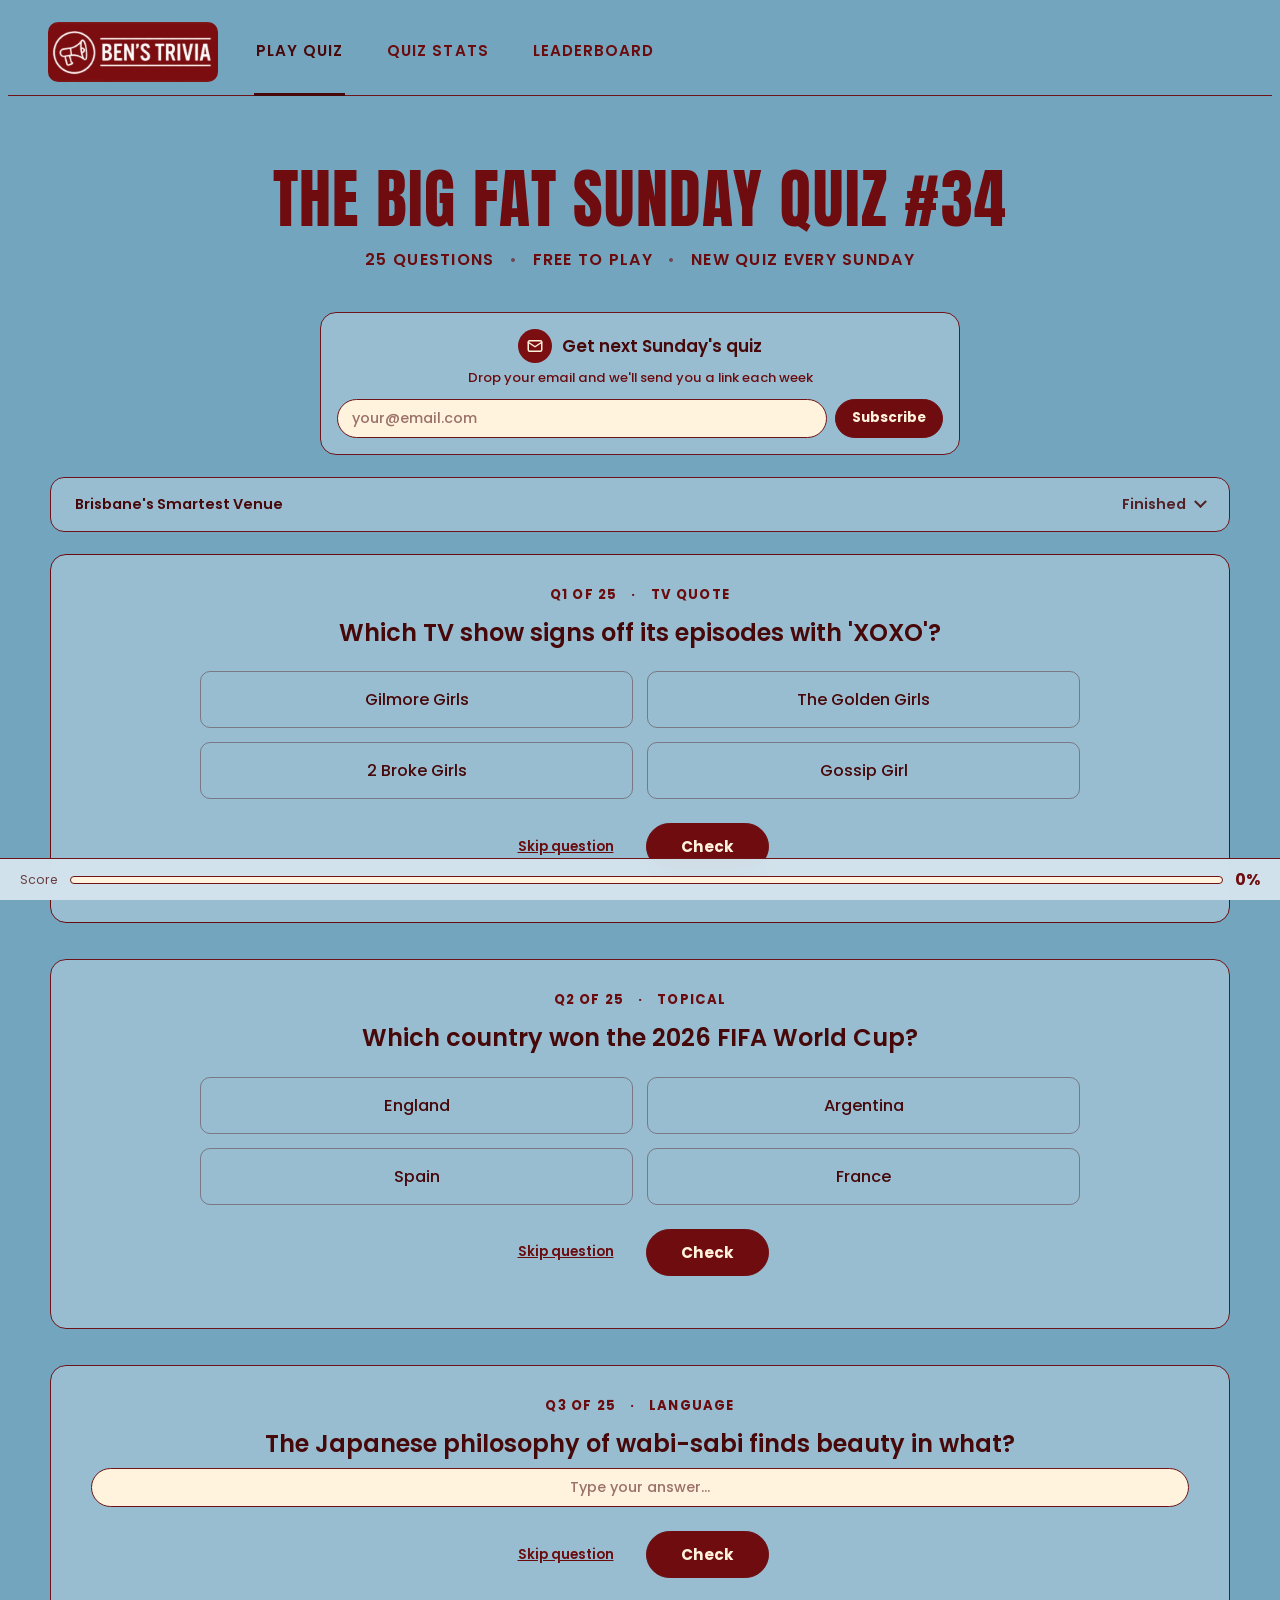
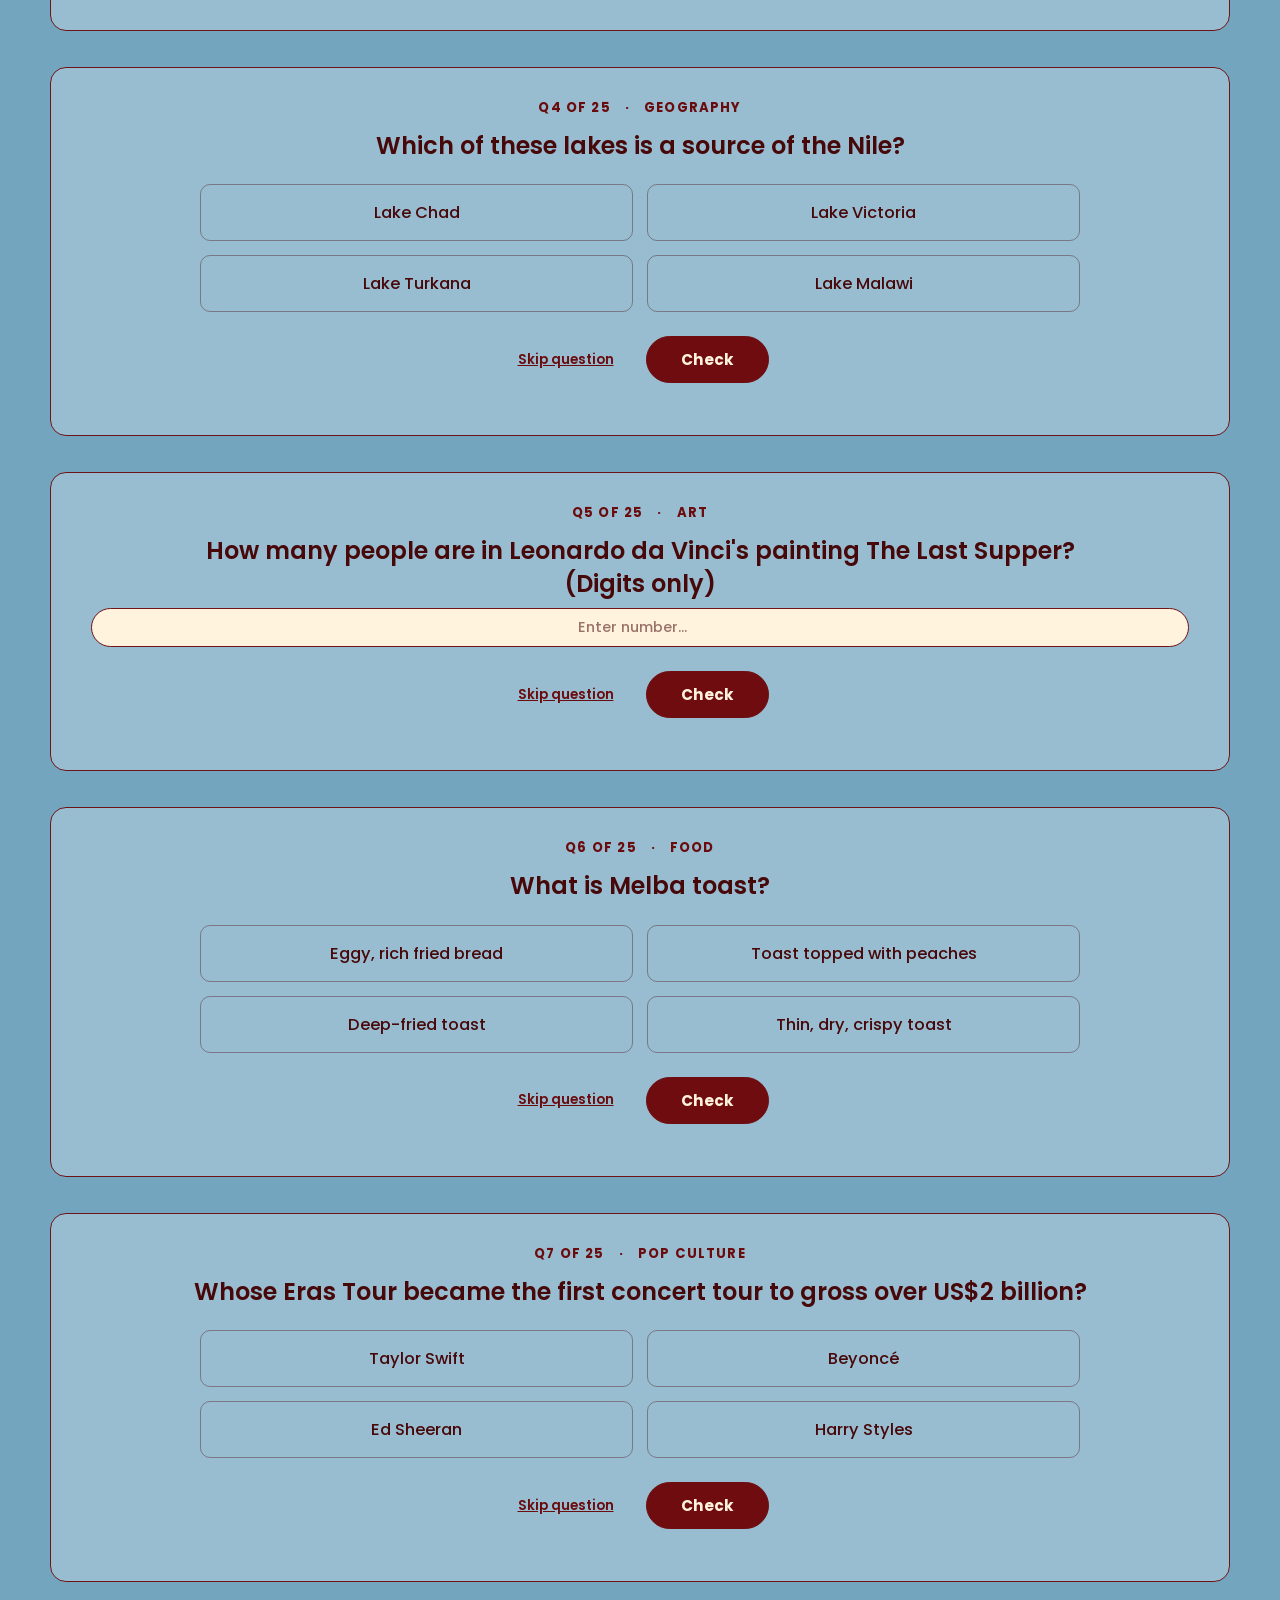
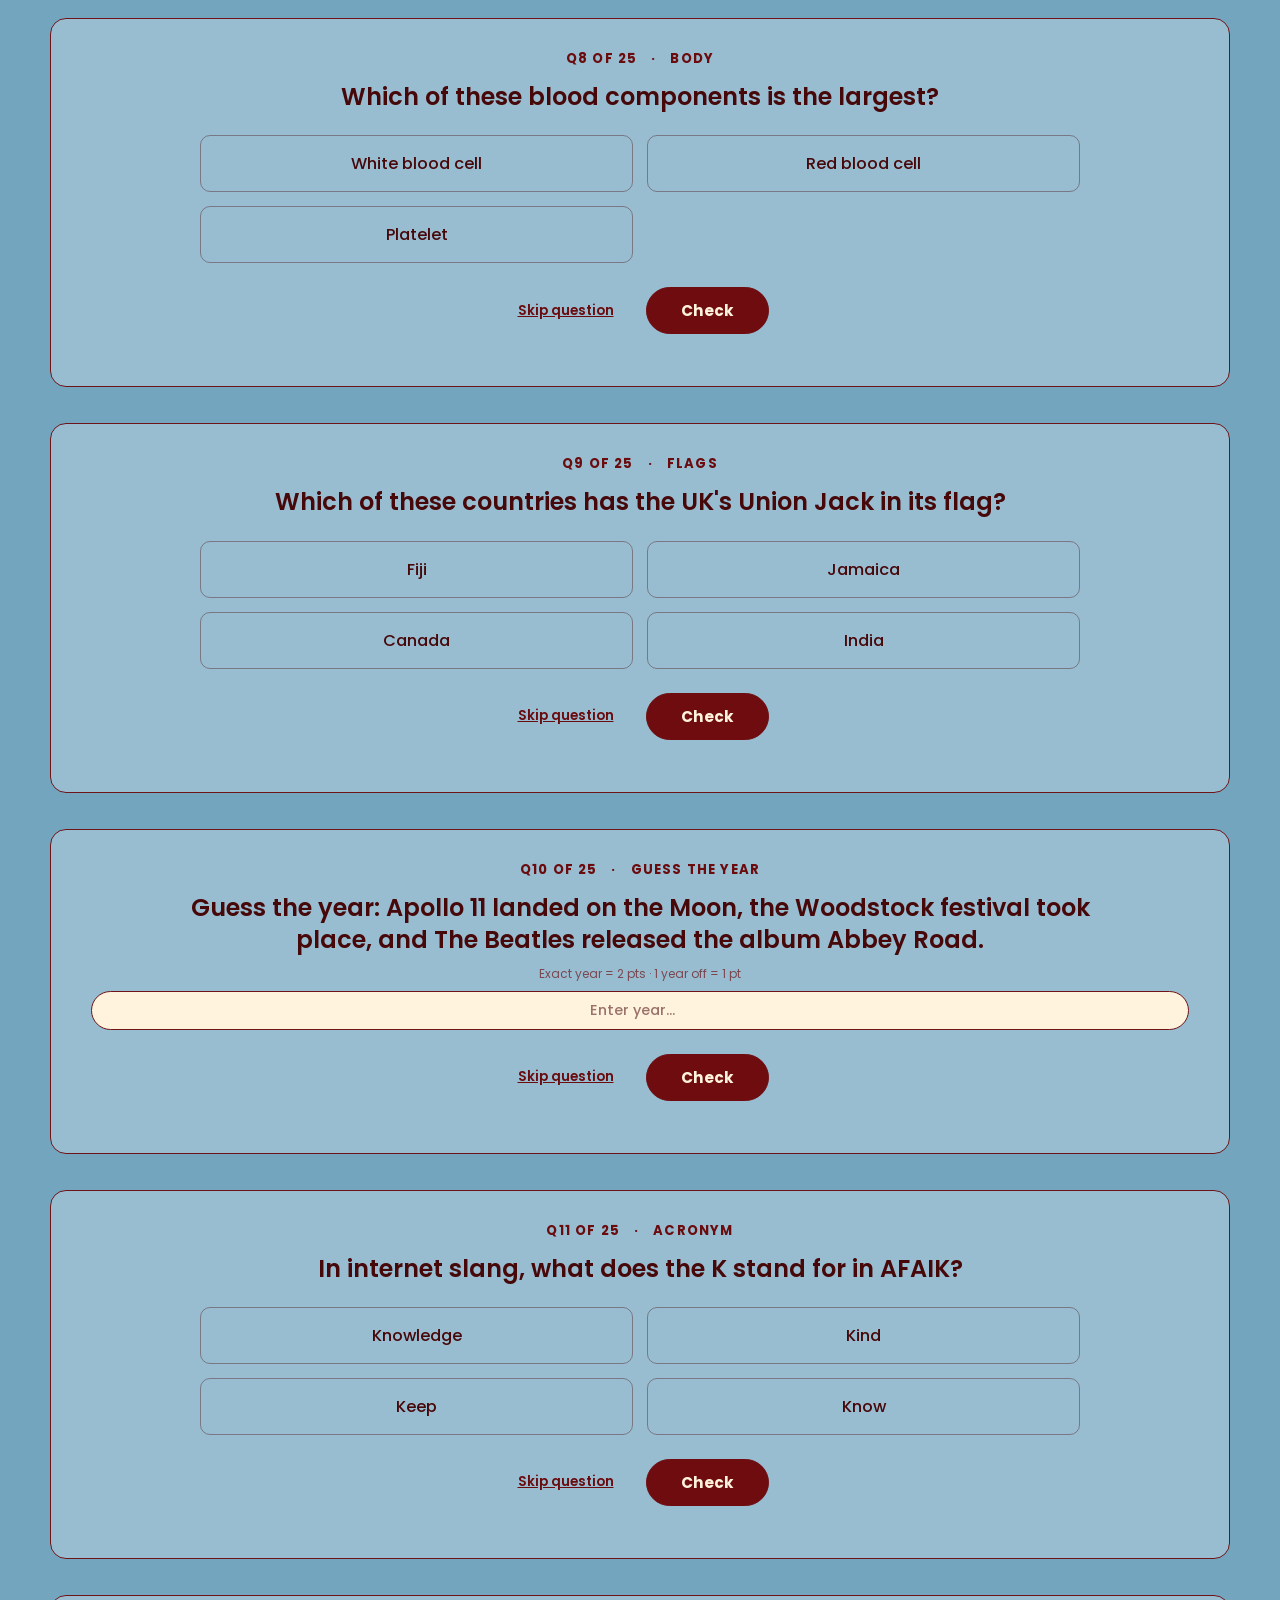
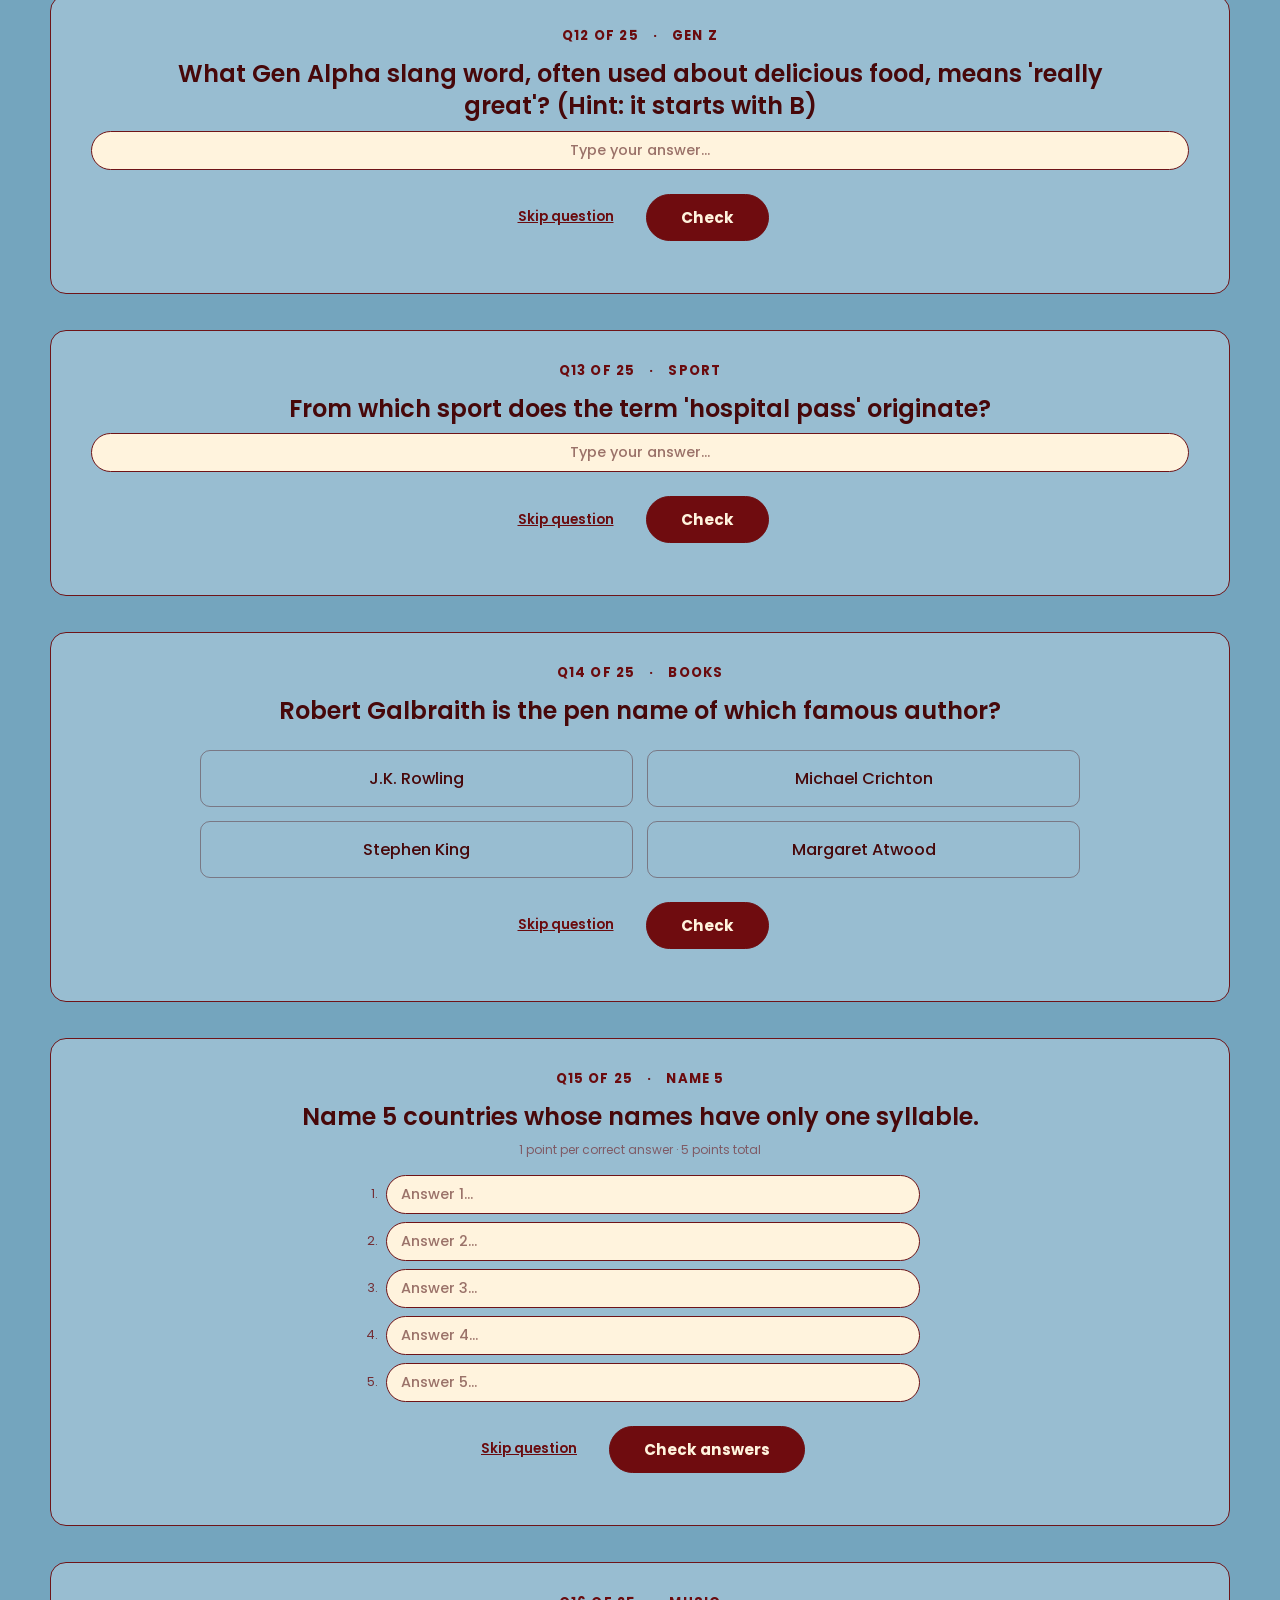
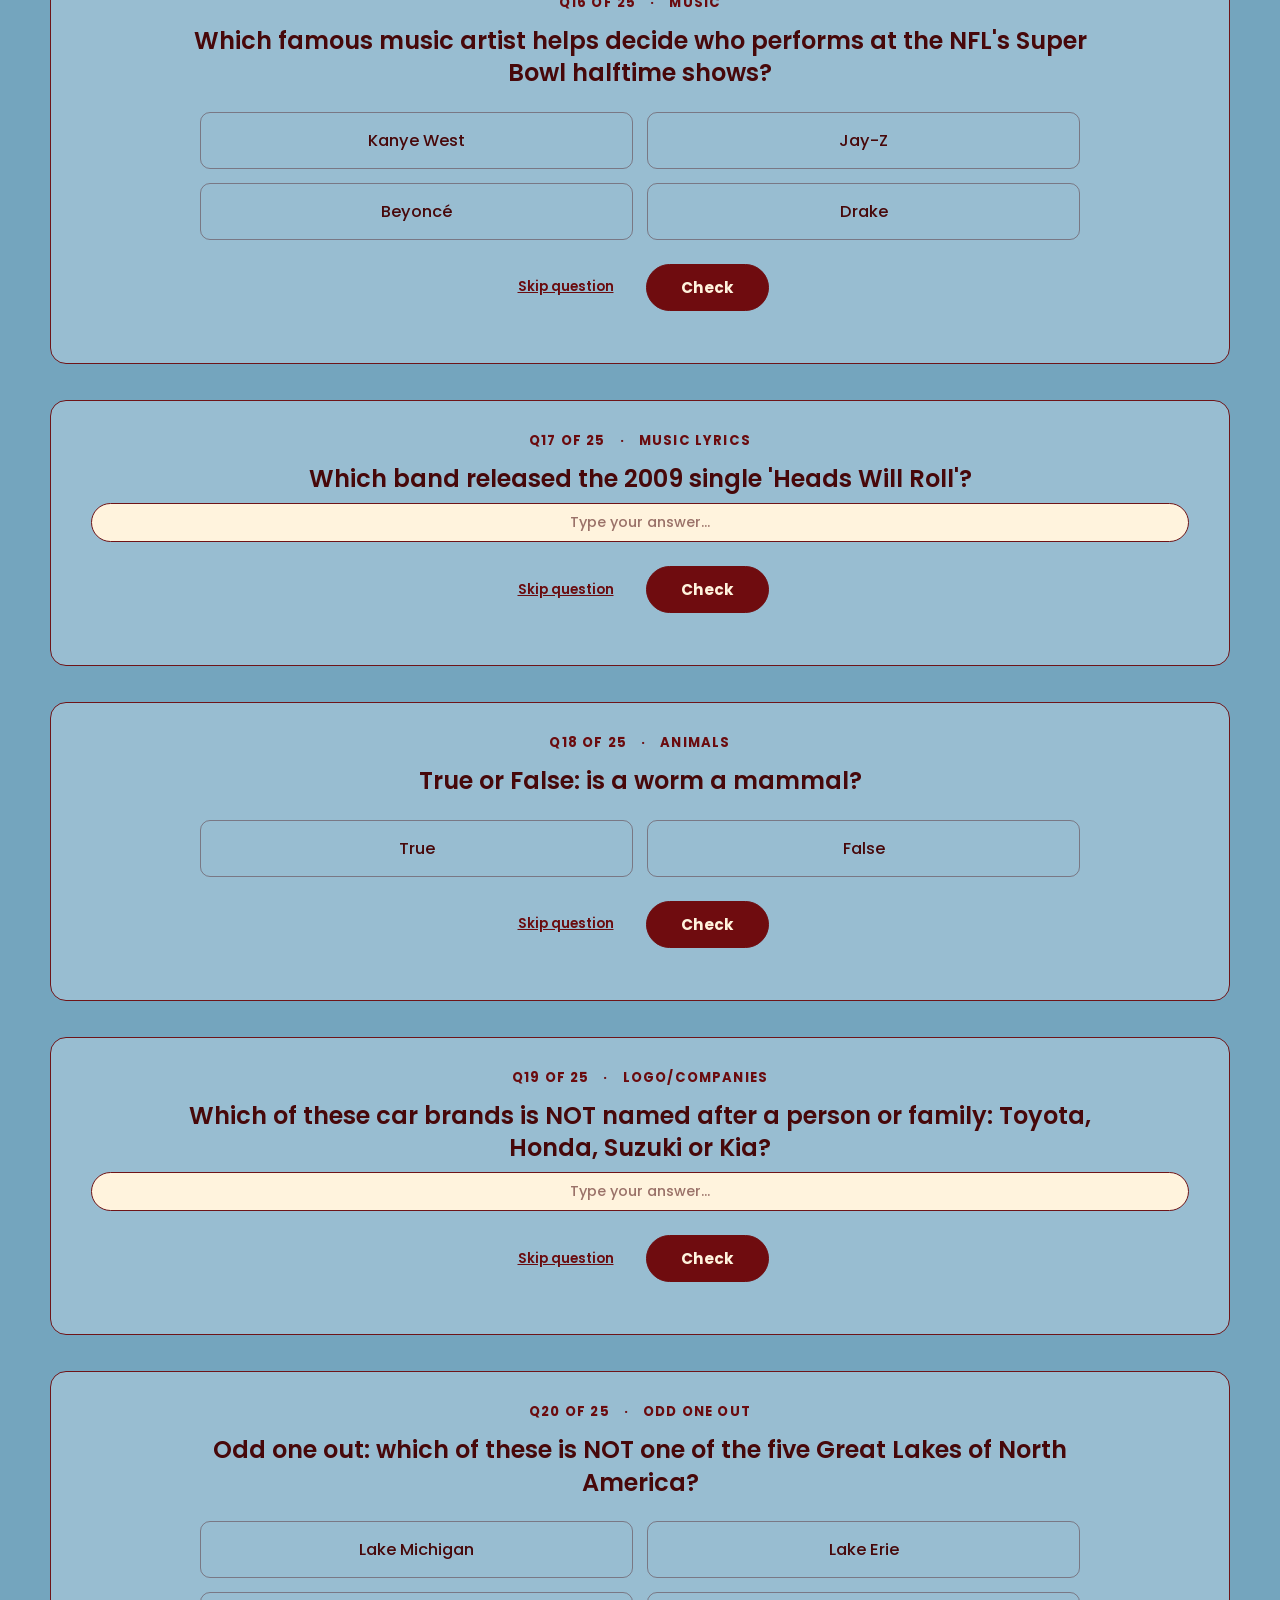
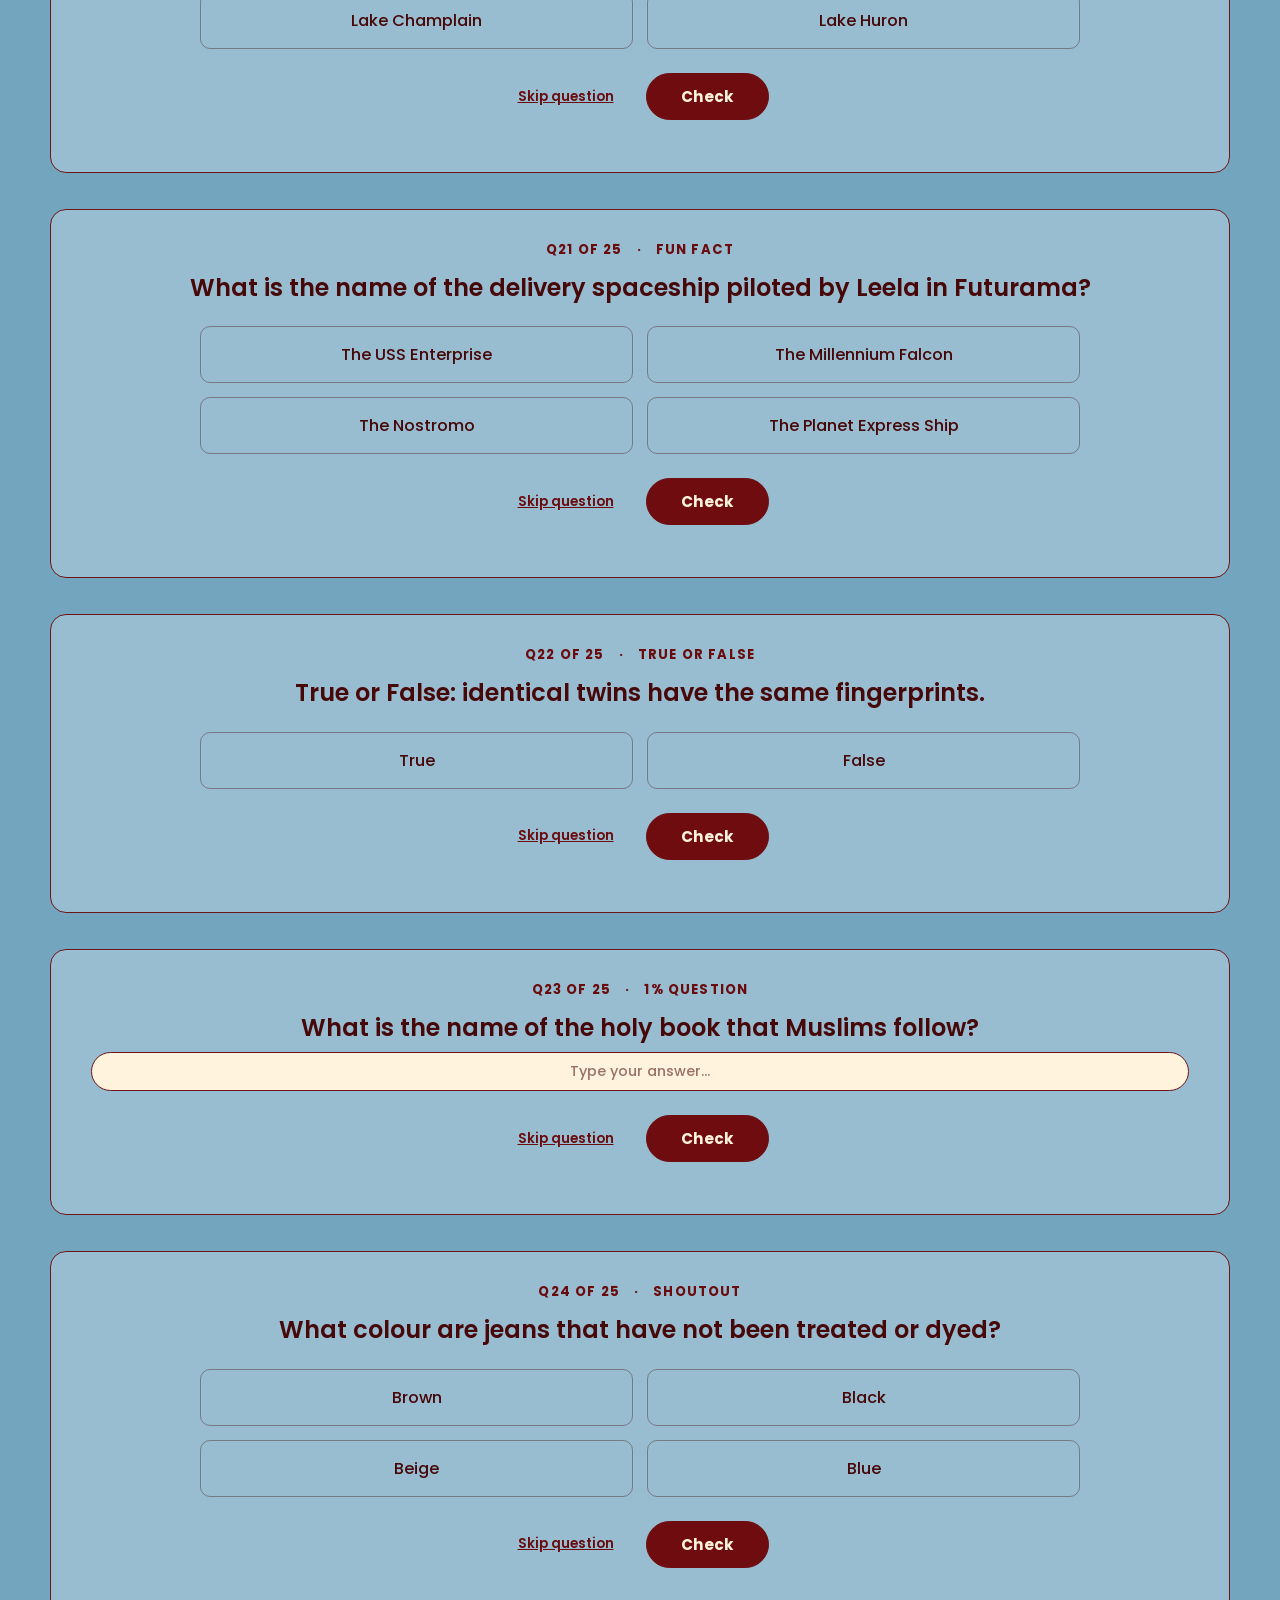
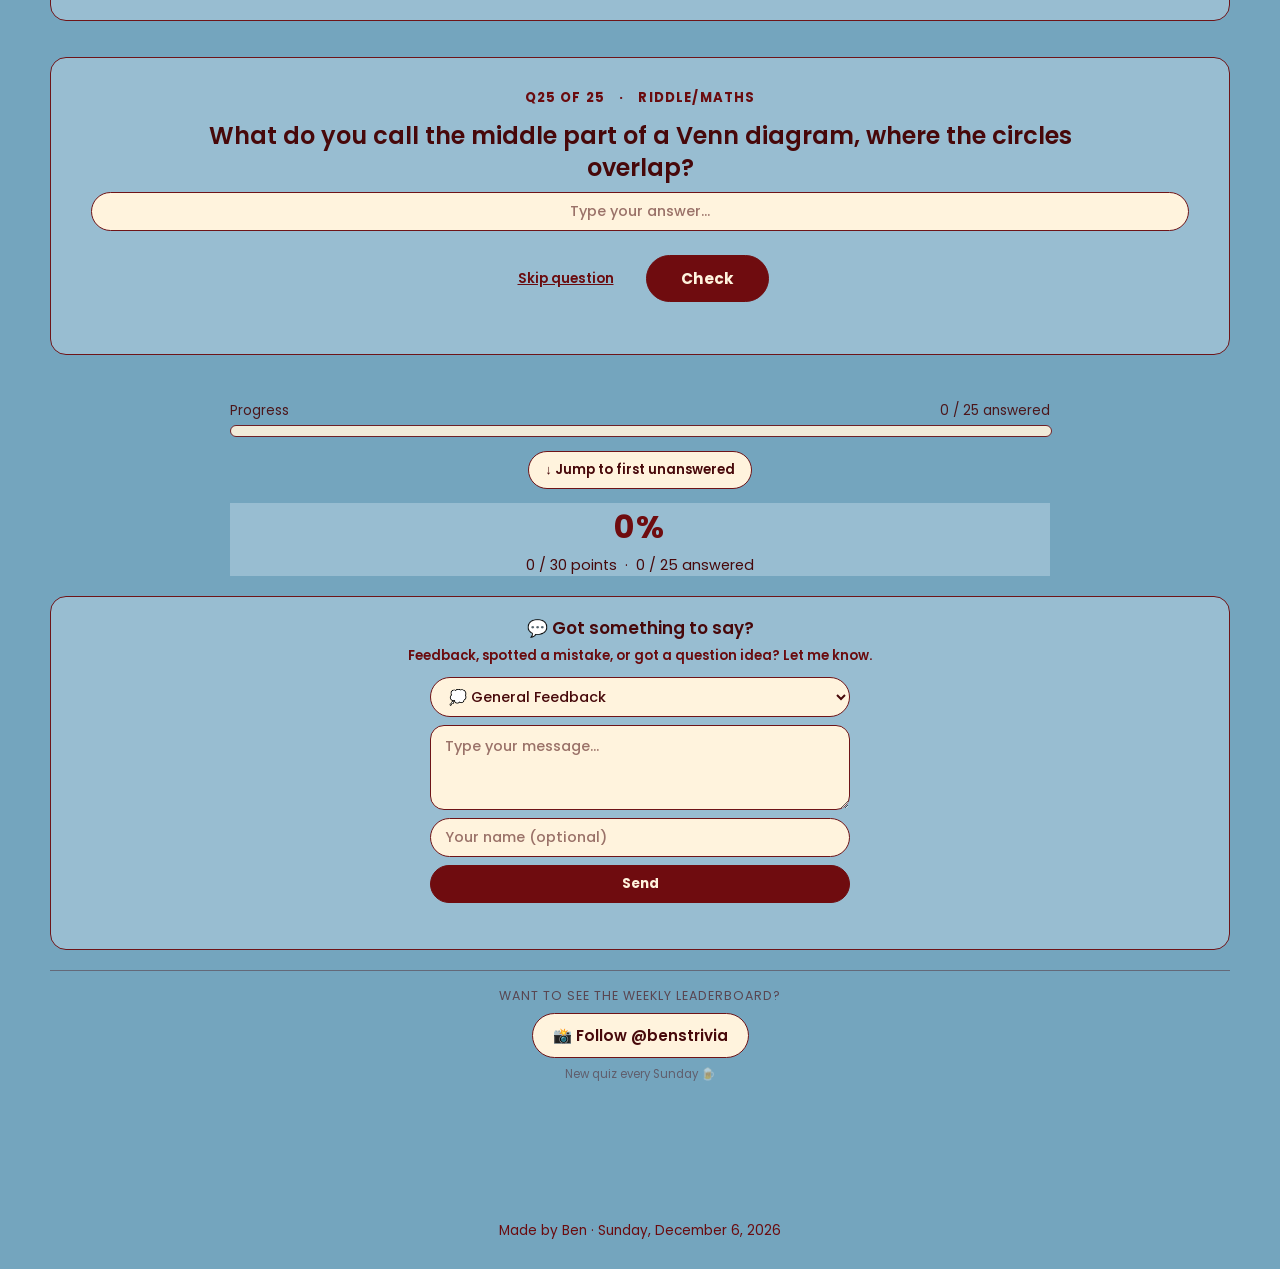
==== commit d0c1e5f6: "Update index.html" ====
--- a/index.html
+++ b/index.html
@@ -25,7 +25,13 @@
   <meta property="og:description" content="Free Weekly Sunday Quiz" />
   <meta property="og:url" content="https://benstrivia.com/" />
   <meta property="og:type" content="website" />
+  <meta property="og:image" content="https://benstrivia.com/images/og-icon-180.png" />
+  <meta property="og:image:type" content="image/png" />
+  <meta property="og:image:width" content="180" />
+  <meta property="og:image:height" content="180" />
+  <meta property="og:image:alt" content="Ben's Trivia" />
   <meta name="twitter:card" content="summary" />
+  <meta name="twitter:image" content="https://benstrivia.com/images/og-icon-180.png" />
   <meta name="twitter:title" content="Ben's Trivia" />
   <meta name="twitter:description" content="Free Weekly Sunday Quiz" />
   <script type="application/ld+json">
@@ -252,7 +258,7 @@
     #bsv-venues[open] > summary::after { content:" \25B4"; }
   </style>
 
-  <link rel="stylesheet" href="theme.css?v=48" />
+  <link rel="stylesheet" href="theme.css?v=53" />
 </head>
 <body>
   <div id="dev-panel">
@@ -291,6 +297,7 @@
       <a href="venues.html" id="venue-stats-link" style="display:none;">Venues</a>
       <a href="countries.html" id="country-stats-link" style="display:none;">Countries</a>
       <a href="instagram.html" id="instagram-link" style="display:none;">Instagram</a>
+      <a href="#" id="prize-test-link" style="display:none;">Prize test</a>
       <a href="?nodev" id="exit-dev-link" class="exit-dev" style="display:none;">Exit dev</a>
     </nav>
   </header>
@@ -313,6 +320,8 @@
       <div id="quiz-description" class="quiz-description" style="display:none;"></div>
     </div>
   </section>
+  <div id="prize-card" class="prize-card" hidden aria-live="polite"></div>
+  <div id="prize-modal" class="prize-modal" hidden role="dialog" aria-modal="true" aria-label="Free beer prize"></div>
   <div id="mailing-list-signup" class="quiz-shell" style="width:min(640px,100%); box-sizing:border-box; margin:0 auto 14px; padding:16px 16px; border:1px solid rgba(150,208,255,0.25); border-radius:16px; background:radial-gradient(circle at top left,#12335a 0,#020a16 70%); text-align:center;">
         <div style="font-size:0.78rem;opacity:0.6;text-transform:uppercase;letter-spacing:0.08em;margin-bottom:6px;"><span class="sig-ic" aria-hidden="true"><svg width="18" height="18" viewBox="0 0 24 24" fill="none" stroke="#FFF3DD" stroke-width="2" stroke-linecap="round" stroke-linejoin="round"><rect x="3" y="5" width="18" height="14" rx="2"/><path d="M3 7l9 6 9-6"/></svg></span>Get next Sunday's quiz</div>
         <div style="font-size:0.88rem;margin-bottom:12px;opacity:0.85;">Drop your email and we'll send you a link each week</div>
@@ -390,7 +399,7 @@
           </div>
           <div id="bsv-unlocked" style="display:none;">
             <div class="mv-caption">Movement vs last Monday</div>
-            <table class="leaderboard-table">
+            <table class="leaderboard-table lb-table">
               <thead><tr><th>#</th><th>Venue</th><th>Move</th><th>Avg %</th></tr></thead>
               <tbody id="bsv-body">
                 <tr><td colspan="4" style="text-align:center;opacity:0.5;padding:16px;">Loading…</td></tr>
@@ -413,7 +422,7 @@
             <button class="lb-tab active" id="tab-week" onclick="switchTab('week')">This Week</button>
             <button class="lb-tab" id="tab-all" onclick="switchTab('all')">All Time</button>
           </div>
-          <table class="leaderboard-table">
+          <table class="leaderboard-table lb-table">
             <thead><tr><th>#</th><th>Flag</th><th>Name</th><th>Score</th><th>%</th><th>Finishes</th></tr></thead>
             <tbody id="leaderboard-body">
               <tr><td colspan="6" style="text-align:center;opacity:0.5;padding:16px;">Loading…</td></tr>
@@ -464,6 +473,7 @@
   document.getElementById("venue-stats-link").style.display = "block";
   document.getElementById("country-stats-link").style.display = "block";
   document.getElementById("instagram-link").style.display = "block";
+  document.getElementById("prize-test-link").style.display = "block";
   (function(){ var x=document.getElementById("exit-dev-link"); if(!x) return;
     x.style.display="block";
     x.addEventListener("click",function(e){ e.preventDefault(); try{ sessionStorage.removeItem("bens-trivia-dev-mode"); }catch(_){} location.replace(location.pathname); });
@@ -583,13 +593,14 @@
   const venue = String(activeVenue).trim().toLowerCase().replace(/[^a-z0-9]+/g, "-").replace(/^-+|-+$/g, "");
   const deviceId = getDeviceId();
   if (!venue || !deviceId) return;
-  try { if (localStorage.getItem(getVenueScoredKey(currentQuizTitle)) === "1") return; } catch (e) {}
+  try { if (localStorage.getItem(getVenueScoredKey(currentQuizTitle)) === "1") { checkVenuePrize(true); return; } } catch (e) {}
   fetch(`${SUPA_URL}/rest/v1/venue_scores?on_conflict=quiz_title,device_id`, {
     method: "POST",
     headers: { "apikey": SUPA_KEY, "Authorization": `Bearer ${SUPA_KEY}`, "Content-Type": "application/json", "Prefer": "return=minimal,resolution=ignore-duplicates" },
     body: JSON.stringify({ quiz_title: currentQuizTitle, venue, score: earned, max_score: maxPts, percent: pct, device_id: deviceId })
   }).then(res => {
     if (res.ok) { try { localStorage.setItem(getVenueScoredKey(currentQuizTitle), "1"); } catch (e) {} }
+    checkVenuePrize(true);   // the score is saved first, so this player is counted before we check for a prize
   }).catch(() => {});
 }
 function saveProgress(quizTitle) {
@@ -1143,6 +1154,176 @@
 function saveVenue(v) { try { localStorage.setItem(VENUE_KEY, v); localStorage.setItem(VENUE_AT_KEY, String(Date.now())); } catch (e) {} }
 let activeVenue = scannedVenue || readSavedVenue();
 if (scannedVenue) saveVenue(scannedVenue);
+
+/* ---- Venue prize: a free drink for one lucky player each week (hidden until you win) ---- */
+const PRIZE_VENUES = { "xxxx-brewery": "XXXX Brewery" };   // venues running the prize
+const PRIZE_FLAG = "bens-trivia-prize-venue";
+const PRIZE_LOGO = "[data-uri]";
+const PRIZE_GLASS = "[data-uri]";
+let prizeClock = null, prizeNow = null;   // prizeNow = { venue, data } while the player holds a prize
+function prizeSlug(v) { return String(v || "").trim().toLowerCase().replace(/[^a-z0-9]+/g, "-").replace(/^-+|-+$/g, ""); }
+function prizeTime(iso, withSeconds) {
+  const o = { timeZone: "Australia/Brisbane", weekday: "short", day: "numeric", month: "short", hour: "numeric", minute: "2-digit" };
+  if (withSeconds) o.second = "2-digit";
+  return new Intl.DateTimeFormat("en-AU", o).format(new Date(iso));
+}
+let prizeSim = false;   // dev-mode "Prize test": everything stays on this screen, nothing is saved
+async function prizeRpc(fn, venue, extra) {
+  if (prizeSim) {
+    await new Promise(r => setTimeout(r, 350));
+    if (fn === "venue_prize_claim") return { state: "claimed", prize: "a free beer or soft drink", claimed_at: new Date().toISOString() };
+    if (fn === "venue_prize_pass") return { state: "passed" };
+    return { state: "none" };
+  }
+  const device = getDeviceId();
+  if (!device) return null;
+  try {
+    const res = await fetch(`${SUPA_URL}/rest/v1/rpc/${fn}`, {
+      method: "POST",
+      headers: { "apikey": SUPA_KEY, "Authorization": `Bearer ${SUPA_KEY}`, "Content-Type": "application/json" },
+      body: JSON.stringify(Object.assign({ p_venue: venue, p_device: device }, extra || {}))
+    });
+    return res.ok ? await res.json() : null;
+  } catch (e) { return null; }
+}
+function stopPrizeClock() { if (prizeClock) { clearInterval(prizeClock); prizeClock = null; } }
+function closePrizeModal() {
+  if (prizeSim) { prizeSim = false; hidePrize(); return; }   // test over: leave no banner behind
+  stopPrizeClock();
+  const m = document.getElementById("prize-modal");
+  if (m) { m.hidden = true; m.innerHTML = ""; }
+  document.body.style.overflow = "";
+  if (prizeNow) showPrizeBanner();
+}
+function hidePrize() {
+  stopPrizeClock(); prizeNow = null;
+  const m = document.getElementById("prize-modal"), b = document.getElementById("prize-card");
+  if (m) { m.hidden = true; m.innerHTML = ""; }
+  if (b) { b.hidden = true; b.innerHTML = ""; }
+  document.body.style.overflow = "";
+}
+// small bar on the page, shown when the pop-up is closed
+function showPrizeBanner() {
+  const b = document.getElementById("prize-card");
+  if (!b || !prizeNow) return;
+  const claimed = prizeNow.data.state === "claimed";
+  b.hidden = false;
+  b.className = "prize-card" + (claimed ? " is-claimed" : "");
+  b.innerHTML = `<button type="button" class="prize-banner-btn" id="prize-open">${claimed ? "Free beer claimed. Tap to show the bar staff" : "You've won a free beer! Tap to open"}</button>`;
+  document.getElementById("prize-open").addEventListener("click", openPrizeModal);
+}
+function prizeShell(inner) {
+  return `<div class="prize-modal-card">
+    <button type="button" class="prize-x" id="prize-close" aria-label="Close">&times;</button>
+    ${prizeSim ? '<div class="prize-test">Test only. Nothing is saved.</div>' : ""}
+    <img class="prize-logo" src="${PRIZE_LOGO}" alt="XXXX" width="136" height="42">
+    <div class="prize-venue-line">Brisbane's Smartest Venue</div>
+    ${inner}
+  </div>`;
+}
+function openPrizeModal() {
+  if (!prizeNow) return;
+  const { venue, data } = prizeNow;
+  const m = document.getElementById("prize-modal"), b = document.getElementById("prize-card");
+  stopPrizeClock();
+  if (b) { b.hidden = true; b.innerHTML = ""; }
+  const prizeText = escapeHtml(data.prize || "a free drink");
+  let inner;
+  if (data.state === "claimed") {
+    inner = `<div class="prize-top">Enjoy your</div>
+      <div class="prize-big">Free beer</div>
+      <div class="prize-row">
+        <div class="prize-col">
+          <div class="prize-pill">Claimed</div>
+          <div class="prize-when">${escapeHtml(prizeTime(data.claimed_at, true))}</div>
+          <div class="prize-clock" id="prize-clock"></div>
+          <div class="prize-text">Show this screen to the bar staff.</div>
+        </div>
+        <img class="prize-glass" src="${PRIZE_GLASS}" alt="" width="132" height="230">
+      </div>`;
+  } else {
+    inner = `<div class="prize-top">You've won a</div>
+      <div class="prize-big">Free beer</div>
+      <div class="prize-row">
+        <div class="prize-col">
+          <div class="prize-text"><b>${prizeText.charAt(0).toUpperCase() + prizeText.slice(1)}</b> at ${escapeHtml(PRIZE_VENUES[venue] || venue)}. Pick whichever you like at the bar.</div>
+          <div class="prize-text small">Claim it by ${escapeHtml(prizeTime(data.expires_at, false))}, or it passes to the next player.</div>
+        </div>
+        <img class="prize-glass" src="${PRIZE_GLASS}" alt="" width="132" height="230">
+      </div>
+      <div class="prize-actions">
+        <button type="button" class="prize-btn" id="prize-claim">Claim at the bar</button>
+        <button type="button" class="prize-link" id="prize-pass">Pass it on to the next player</button>
+      </div>`;
+  }
+  m.innerHTML = prizeShell(inner);
+  m.hidden = false; document.body.style.overflow = "hidden";
+  document.getElementById("prize-close").addEventListener("click", closePrizeModal);
+  if (data.state === "claimed") {
+    const tick = () => { const c = document.getElementById("prize-clock"); if (c) c.textContent = new Intl.DateTimeFormat("en-AU", { timeZone: "Australia/Brisbane", hour: "numeric", minute: "2-digit", second: "2-digit" }).format(new Date()); };
+    tick(); prizeClock = setInterval(tick, 1000);
+  } else {
+    document.getElementById("prize-claim").addEventListener("click", () => confirmPrize("claim"));
+    document.getElementById("prize-pass").addEventListener("click", () => confirmPrize("pass"));
+  }
+}
+function confirmPrize(kind) {
+  const { venue } = prizeNow;
+  const claim = kind === "claim";
+  const m = document.getElementById("prize-modal");
+  m.innerHTML = prizeShell(`<div class="prize-top">${claim ? "At the bar?" : "Pass it on?"}</div>
+    <div class="prize-text center">${claim
+      ? "Only tap this at the bar, with the staff watching. Once it is claimed it can't be used again."
+      : "The next player to finish the quiz at this venue will win it instead, and you can't get it back."}</div>
+    <div class="prize-actions">
+      <button type="button" class="prize-btn" id="prize-yes">${claim ? "Yes, claim it now" : "Yes, pass it on"}</button>
+      <button type="button" class="prize-link" id="prize-no">${claim ? "Not yet" : "Keep it"}</button>
+    </div><div class="prize-msg" id="prize-msg"></div>`);
+  document.getElementById("prize-close").addEventListener("click", closePrizeModal);
+  document.getElementById("prize-no").addEventListener("click", openPrizeModal);
+  document.getElementById("prize-yes").addEventListener("click", async () => {
+    const yes = document.getElementById("prize-yes"); yes.disabled = true;
+    const out = await prizeRpc(claim ? "venue_prize_claim" : "venue_prize_pass", venue);
+    if (!out) { yes.disabled = false; document.getElementById("prize-msg").textContent = "Couldn't reach the server. Please try again."; return; }
+    if (out.state === "claimed") { if (!prizeSim) { try { localStorage.setItem(PRIZE_FLAG, venue); } catch (e) {} } prizeNow = { venue, data: out }; openPrizeModal(); return; }
+    if (!prizeSim) { try { localStorage.removeItem(PRIZE_FLAG); } catch (e) {} }
+    prizeNow = null;
+    m.innerHTML = prizeShell(`<div class="prize-top">${out.state === "passed" ? "Passed on" : "Too late"}</div>
+      <div class="prize-text center">${out.state === "passed" ? "Thanks for sharing the luck! It now goes to the next player." : "Sorry, this prize has already passed to the next player."}</div>
+      <div class="prize-actions"><button type="button" class="prize-btn" id="prize-done">Close</button></div>`);
+    document.getElementById("prize-close").addEventListener("click", closePrizeModal);
+    document.getElementById("prize-done").addEventListener("click", closePrizeModal);
+  });
+}
+document.addEventListener("keydown", e => { if (e.key === "Escape") { const m = document.getElementById("prize-modal"); if (m && !m.hidden) closePrizeModal(); } });
+// dev mode: open the pop-up with a pretend win, to see the whole flow without touching the database
+function startPrizeTest() {
+  stopPrizeClock(); prizeSim = true;
+  prizeNow = { venue: "xxxx-brewery", data: { state: "winner", prize: "a free beer or soft drink", expires_at: new Date(Date.now() + 24 * 3600 * 1000).toISOString() } };
+  openPrizeModal();
+}
+(function () {
+  const a = document.getElementById("prize-test-link");
+  if (a) a.addEventListener("click", e => { e.preventDefault(); startPrizeTest(); });
+})();
+// assign = true right after finishing the quiz; false when the page just opens (to show a prize you already hold)
+async function checkVenuePrize(assign) {
+  if (prizeSim) return;
+  let venue = prizeSlug(activeVenue);
+  if (!PRIZE_VENUES[venue]) { try { venue = localStorage.getItem(PRIZE_FLAG) || ""; } catch (e) { venue = ""; } }
+  if (!PRIZE_VENUES[venue]) return;
+  const data = await prizeRpc("venue_prize_check", venue, { p_assign: !!assign });
+  if (!data) return;
+  if (data.state === "winner" || data.state === "claimed") {
+    try { localStorage.setItem(PRIZE_FLAG, venue); } catch (e) {}
+    prizeNow = { venue, data };
+    if (data.state === "winner") openPrizeModal(); else showPrizeBanner();
+  } else {
+    try { localStorage.removeItem(PRIZE_FLAG); } catch (e) {}
+    hidePrize();
+  }
+}
+setTimeout(() => checkVenuePrize(false), 800);
 (async function detectCountry() {
   try {
     const res = await fetch("https://ipapi.co/json/");
@@ -1237,7 +1418,9 @@
     const medals = ["🥇","🥈","🥉"];
     body.innerHTML = venues.map((v, i) => {
       const isMine = mine && slugify(v.venue) === mine;
-      return `<tr${isMine ? ' style="font-weight:700;"' : ""}><td>${medals[i] || (i + 1)}</td><td>${VENUE_LOGOS[slugify(v.venue)] ? `<img src="${VENUE_LOGOS[slugify(v.venue)]}" alt="" width="28" height="28" loading="lazy" style="width:28px;height:28px;border-radius:50%;vertical-align:middle;margin-right:8px;">` : ""}${escapeHtml(pretty(v.venue))}${isMine ? " (you)" : ""}</td><td class="mv-cell">${badge(v.move)}</td><td>${Math.round(v.avg)}%</td></tr>`;
+      const logo = VENUE_LOGOS[slugify(v.venue)];
+      const img = logo ? `<img src="${logo}" alt="" width="28" height="28" loading="lazy" style="width:28px;height:28px;border-radius:50%;flex:none;">` : "";
+      return `<tr class="${i < 3 ? 'lb-top lb-r' + (i+1) : ''}${isMine ? ' lb-you' : ''}"><td>${medals[i] || (i + 1)}</td><td class="venue-cell"><span class="venue-wrap">${img}<span>${escapeHtml(pretty(v.venue))}${isMine ? " (you)" : ""}</span></span></td><td class="mv-cell">${badge(v.move)}</td><td class="lb-nowrap">${Math.round(v.avg)}%</td></tr>`;
     }).join("");
   } catch (err) {
     body.innerHTML = '<tr><td colspan="4" style="text-align:center;opacity:0.5;padding:16px;">Could not load venues.</td></tr>';
@@ -1559,11 +1742,11 @@
     let hist = {};
     try { hist = await loadPlayerHistory(rows.slice(0, TOP_N).concat(showUser ? [rows[userIdx]] : [])); } catch (e) { hist = null; }
     const fin = (r, extra) => lbFinCell(r, hist, extra);
-    tbody.innerHTML = rows.slice(0, TOP_N).map((r, i) => `<tr><td><span class="rank-medal">${medals[ranks[i]] || (ranks[i]+1)}</span></td><td style="font-size:1.1rem;">${countryFlag(r.country)}</td><td>${escapeHtml(r.player_name)}</td><td>${r.score} / ${r.max_score}</td><td>${r.percent}%</td>${fin(r)}</tr>`).join("");
-    tbody.innerHTML += `<tr><td colspan="6" style="text-align:center;font-size:0.75rem;opacity:0.5;padding:8px 0;">${rows.length} player${rows.length !== 1 ? "s" : ""} this week</td></tr>`;
+    tbody.innerHTML = rows.slice(0, TOP_N).map((r, i) => `<tr class="${ranks[i] < 3 ? "lb-top lb-r" + (ranks[i]+1) : ""}"><td><span class="rank-medal">${medals[ranks[i]] || (ranks[i]+1)}</span></td><td style="font-size:1.1rem;">${countryFlag(r.country)}</td><td class="lb-name">${escapeHtml(r.player_name)}</td><td class="lb-nowrap">${r.score}/${r.max_score}</td><td class="lb-nowrap">${r.percent}%</td>${fin(r)}</tr>`).join("");
+    tbody.innerHTML += `<tr class="lb-plain"><td colspan="6" style="text-align:center;font-size:0.75rem;opacity:0.5;padding:8px 0;">${rows.length} player${rows.length !== 1 ? "s" : ""} this week</td></tr>`;
     if (showUser) {
       const userRank = ranks[userIdx] + 1; const suffix = userRank === 1 ? "st" : userRank === 2 ? "nd" : userRank === 3 ? "rd" : "th";
-      tbody.innerHTML += `<tr><td colspan="6" style="text-align:center;opacity:0.4;padding:4px 0;font-size:0.75rem;">···</td></tr><tr><td style="color:var(--neon-soft);font-weight:600;">${userRank}${suffix}</td><td style="color:var(--neon-soft);font-size:1.1rem;">${countryFlag(rows[userIdx].country)}</td><td style="color:var(--neon-soft);font-weight:600;">${escapeHtml(submittedName)} (you)</td><td style="color:var(--neon-soft);">${rows[userIdx].score} / ${rows[userIdx].max_score}</td><td style="color:var(--neon-soft);">${rows[userIdx].percent}%</td>${fin(rows[userIdx], ' style="color:var(--neon-soft);"')}</tr>`;
+      tbody.innerHTML += `<tr class="lb-plain"><td colspan="6" style="text-align:center;opacity:0.4;padding:4px 0;font-size:0.75rem;">···</td></tr><tr class="lb-you"><td style="color:var(--neon-soft);font-weight:600;">${userRank}${suffix}</td><td style="color:var(--neon-soft);font-size:1.1rem;">${countryFlag(rows[userIdx].country)}</td><td class="lb-name" style="color:var(--neon-soft);font-weight:600;">${escapeHtml(submittedName)} (you)</td><td class="lb-nowrap" style="color:var(--neon-soft);">${rows[userIdx].score}/${rows[userIdx].max_score}</td><td style="color:var(--neon-soft);">${rows[userIdx].percent}%</td>${fin(rows[userIdx], ' style="color:var(--neon-soft);"')}</tr>`;
     }
   } catch(err) { tbody.innerHTML = `<tr><td colspan="6" style="text-align:center;opacity:0.5;padding:16px;">Could not load scores.</td></tr>`; }
 }
--- a/theme.css
+++ b/theme.css
@@ -601,3 +601,54 @@
 .sc-edit-loc:not(#x):not(#y){font-family:var(--t-font)!important;font-weight:600!important;}
 
 #sc-card-add,#sc-card-add *{color:#FFF3DD!important;}
+
+/* ---- quiz-end leaderboard (index.html) matches the Leaderboard page ---- */
+.venue-wrap{display:flex;align-items:center;gap:8px;line-height:1.25;}
+.venue-cell{width:100%;}
+.leaderboard-table.lb-table{width:100%;}
+.lb-table tr.lb-plain td{background:none!important;border:0!important;box-shadow:none!important;font-weight:400!important;}
+.lb-table tr.lb-you td{font-weight:700!important;color:var(--t-btn)!important;}
+.lb-table tr.lb-you td:first-child{box-shadow:inset 5px 0 0 var(--t-btn);}
+.lb-table:has(#leaderboard-body) td:nth-child(4){font-weight:800!important;font-size:1.05rem;white-space:nowrap;}
+.lb-table:has(#leaderboard-body) td:nth-child(5){white-space:nowrap;}
+.lb-table:has(#leaderboard-body) td:nth-child(6),.lb-table:has(#leaderboard-body) th:nth-child(6){text-align:center;}
+.lb-table:has(#leaderboard-body) th:nth-child(2),.lb-table:has(#leaderboard-body) td:nth-child(2){width:1%;}
+.lb-table:has(#leaderboard-body) tr.lb-top td:nth-child(2){font-weight:400;}
+.lb-tabs{justify-content:center;}
+.leaderboard-title{font-size:1.5rem!important;}
+@media (max-width:899px){.leaderboard-title{font-size:1.2rem!important;}}
+@media (max-width:899px){
+  .lb-table:has(#leaderboard-body) td:nth-child(4){font-size:.95rem;}
+  .lb-table:has(#leaderboard-body) td.lb-name{font-size:.92rem;}
+}
+@media (max-width:480px){
+  .lb-table:has(#leaderboard-body) th:nth-child(5),.lb-table:has(#leaderboard-body) td:nth-child(5){width:0!important;padding:0!important;font-size:0!important;overflow:hidden;border:0!important;color:transparent!important;}
+  .lb-table:has(#leaderboard-body) tbody td,.lb-table:has(#leaderboard-body) thead th{padding-left:3px!important;padding-right:3px!important;}
+  .lb-table:has(#leaderboard-body) thead th:first-child,.lb-table:has(#leaderboard-body) tbody td:first-child{padding-left:10px!important;padding-right:2px!important;}
+  .lb-table:has(#leaderboard-body) td.lb-name{font-size:.86rem!important;padding-left:4px!important;overflow:hidden;text-overflow:ellipsis;white-space:nowrap;max-width:0;}
+  .lb-table:has(#leaderboard-body) td:nth-child(4){font-size:.88rem;}
+  .lb-table:has(#leaderboard-body) thead th{font-size:.62rem!important;letter-spacing:.03em!important;}
+  .lb-table:has(#leaderboard-body) .lb-tag{padding:1px 5px;font-size:.6rem;}
+  .lb-table:has(#leaderboard-body) td:last-child,.lb-table:has(#leaderboard-body) th:last-child{padding-right:8px!important;}
+}
+.lb-table th{white-space:nowrap;}
+@media (min-width:700px){
+  .lb-table:has(#leaderboard-body){table-layout:fixed;}
+  .lb-table:has(#leaderboard-body) th:nth-child(1){width:84px;} .lb-table:has(#leaderboard-body) th:nth-child(2){width:84px;} .lb-table:has(#leaderboard-body) th:nth-child(3){width:300px;}
+  .lb-table:has(#leaderboard-body) td.lb-name{overflow:hidden;text-overflow:ellipsis;white-space:nowrap;}
+}
+@media (max-width:480px){
+  .lb-table:has(#leaderboard-body){table-layout:fixed;width:100%;}
+  .lb-table:has(#leaderboard-body) th:nth-child(1){width:38px;}
+  .lb-table:has(#leaderboard-body) th:nth-child(2){width:34px;}
+  .lb-table:has(#leaderboard-body) th:nth-child(4){width:62px;}
+  .lb-table:has(#leaderboard-body) th:nth-child(6){width:64px;}
+  .lb-table:has(#leaderboard-body) th:nth-child(2),.lb-table:has(#leaderboard-body) td:nth-child(2){padding-left:0!important;padding-right:0!important;text-align:center;}
+  .lb-table:has(#leaderboard-body) td.lb-name{max-width:none;}
+  .lb-table:has(#bsv-body) th:nth-child(1){width:38px;}
+  .lb-table:has(#bsv-body) th:nth-child(3){width:58px;}
+  .lb-table:has(#bsv-body) th:nth-child(4){width:64px;}
+}
+
+/* plain blue rows: no striping */
+.lb-table tbody tr:nth-child(even) td,.lb-table tbody tr:nth-child(odd) td{background:none!important;}
